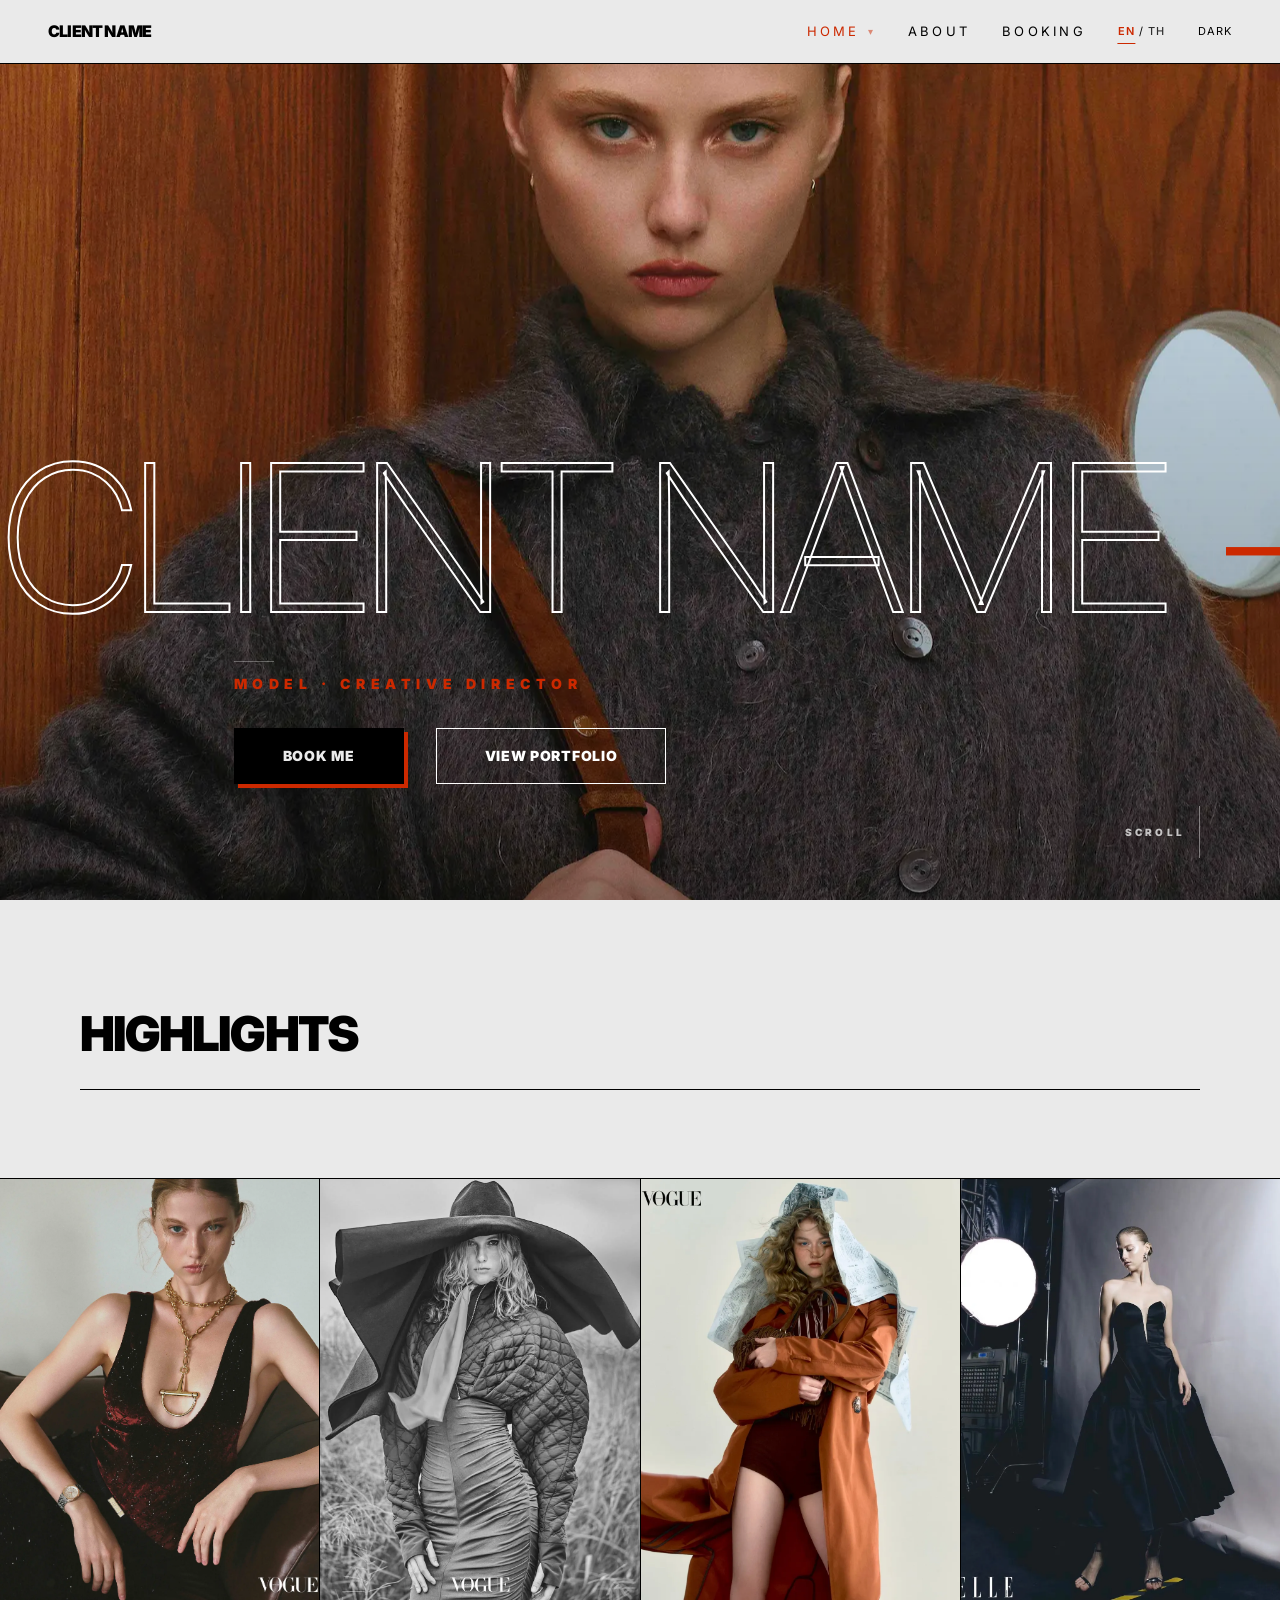
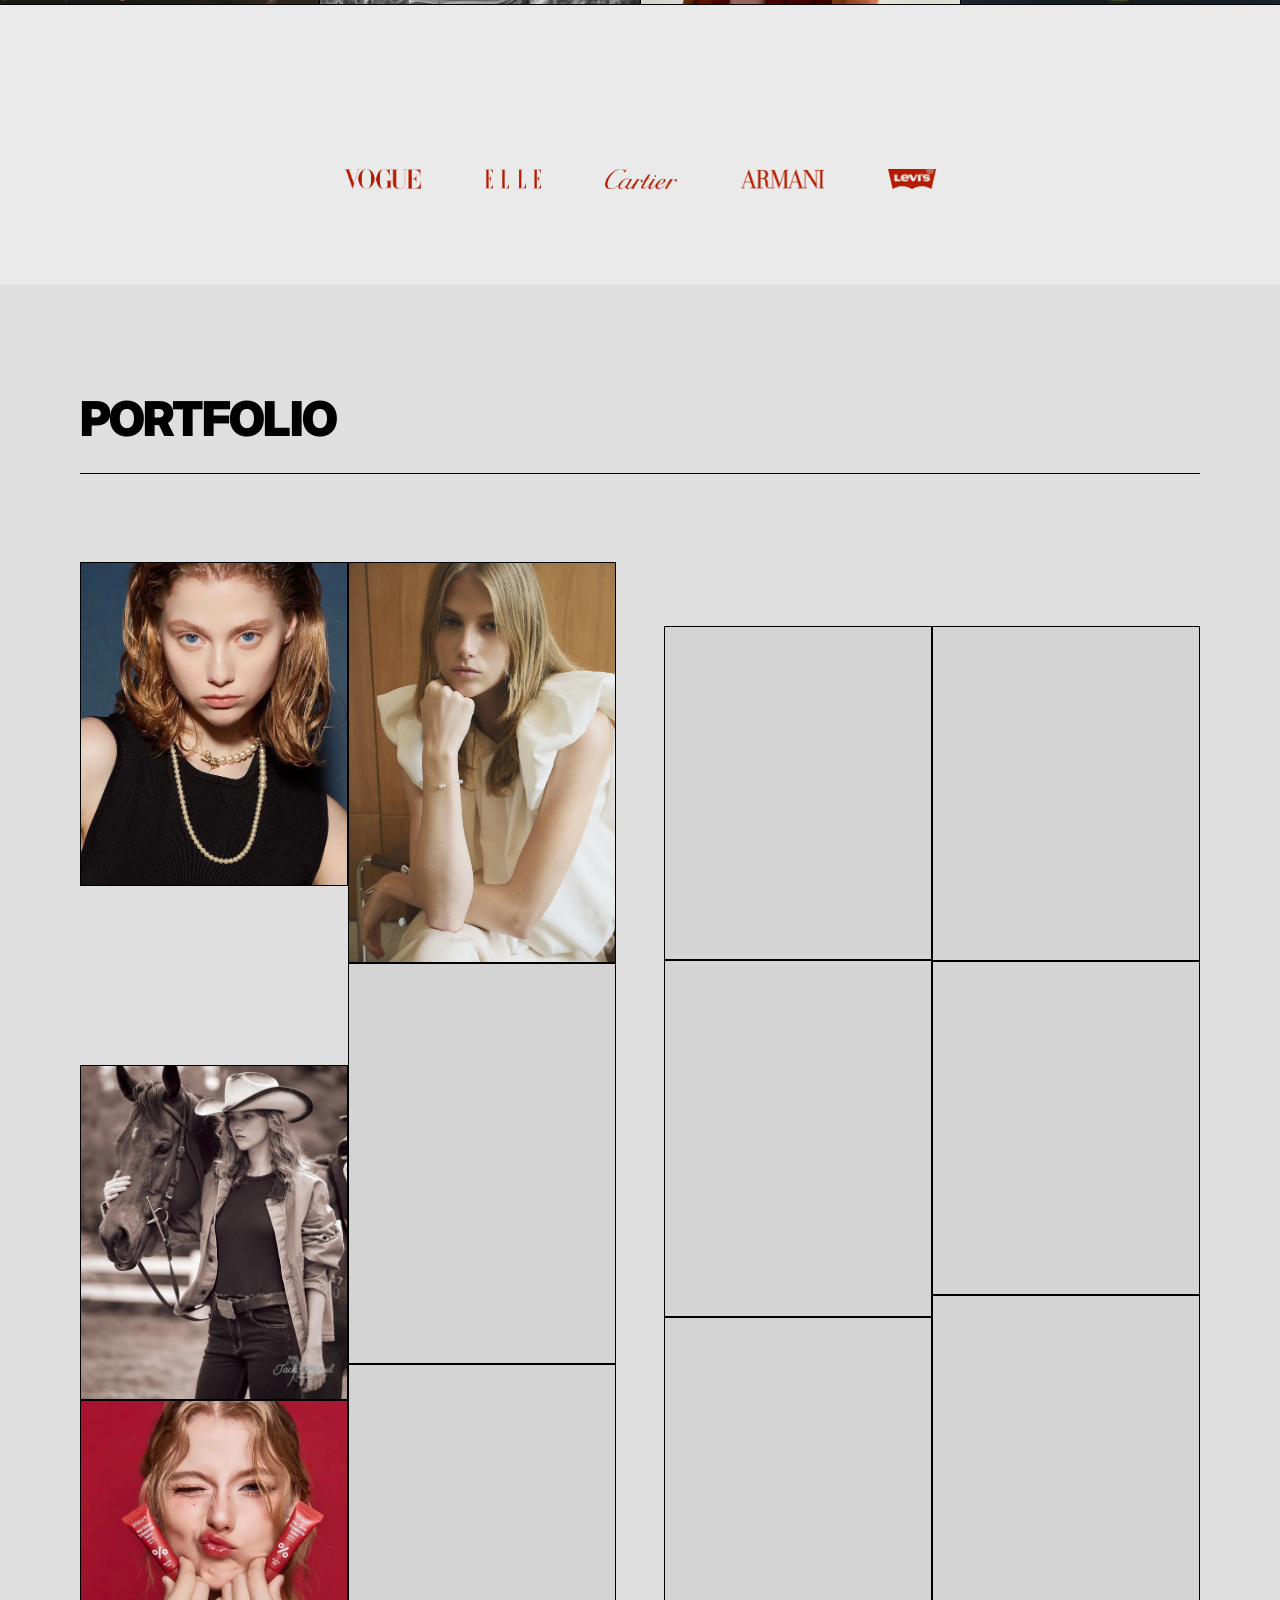
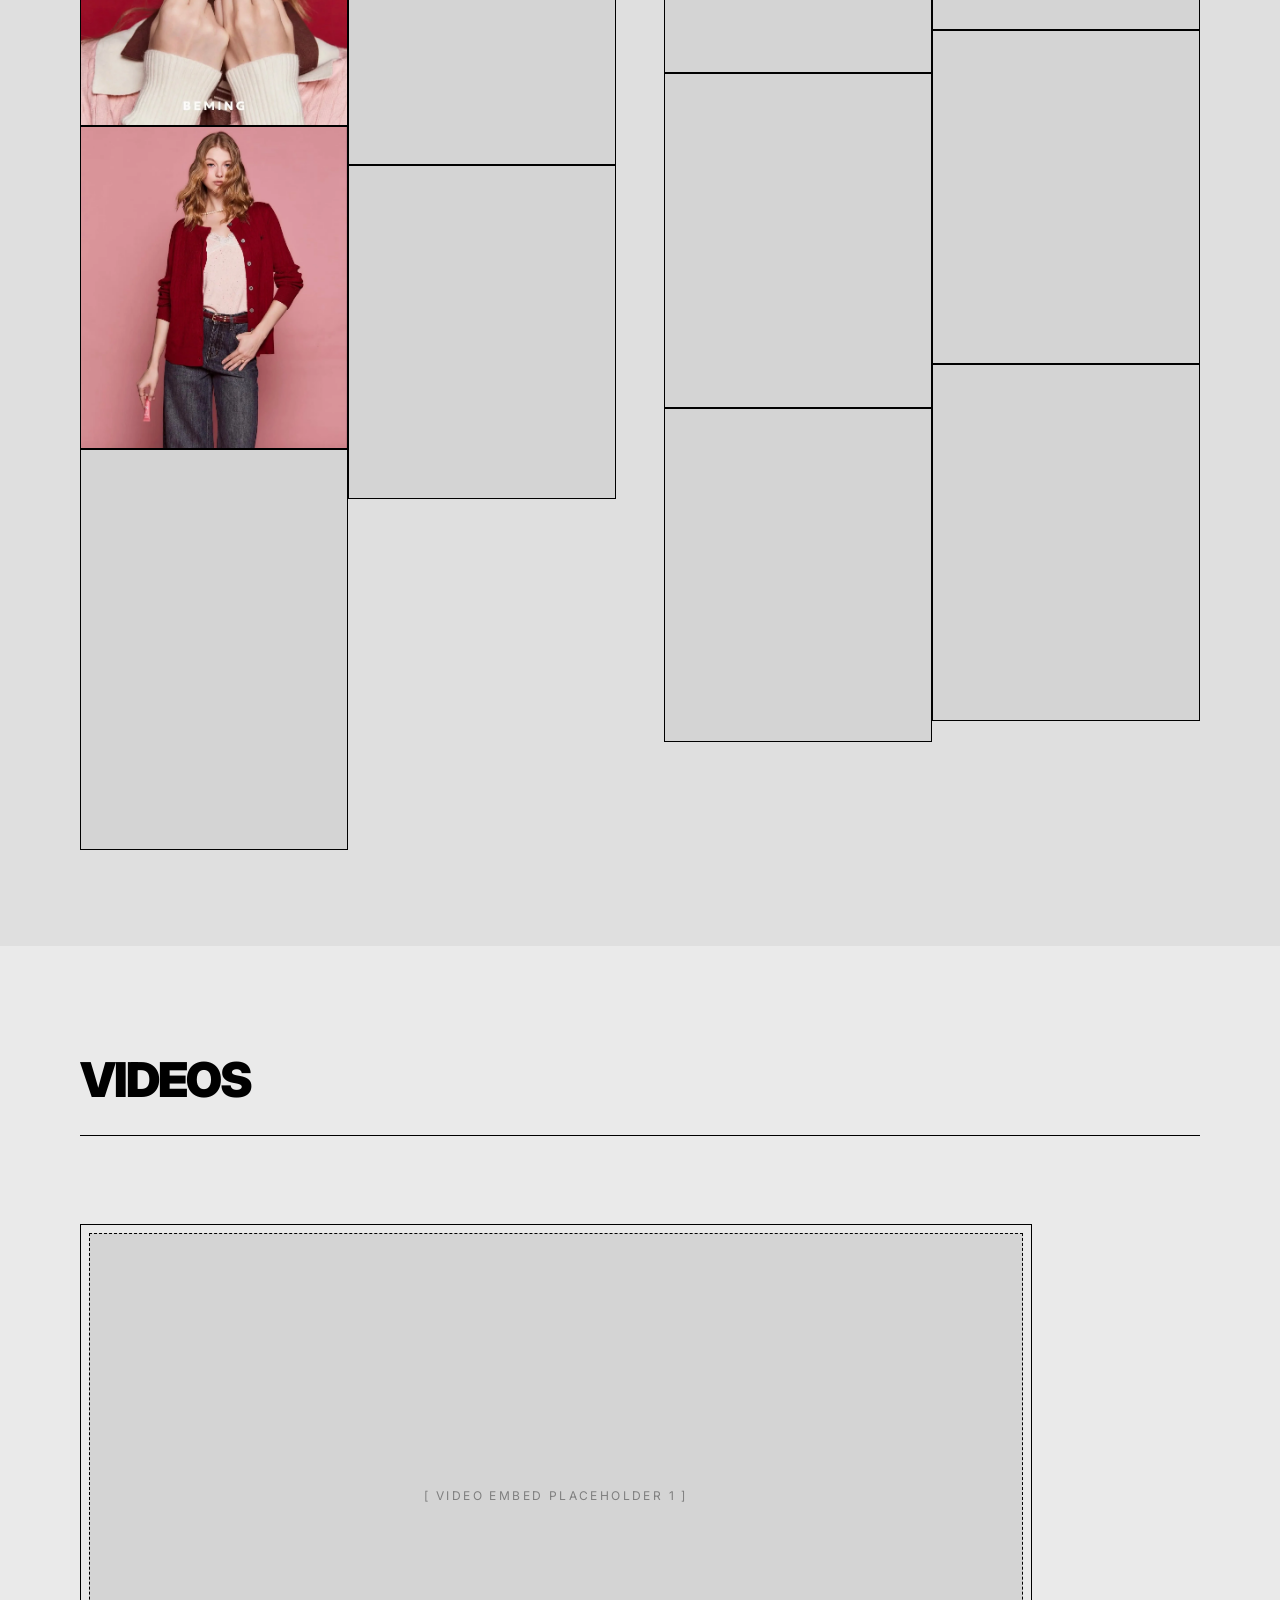
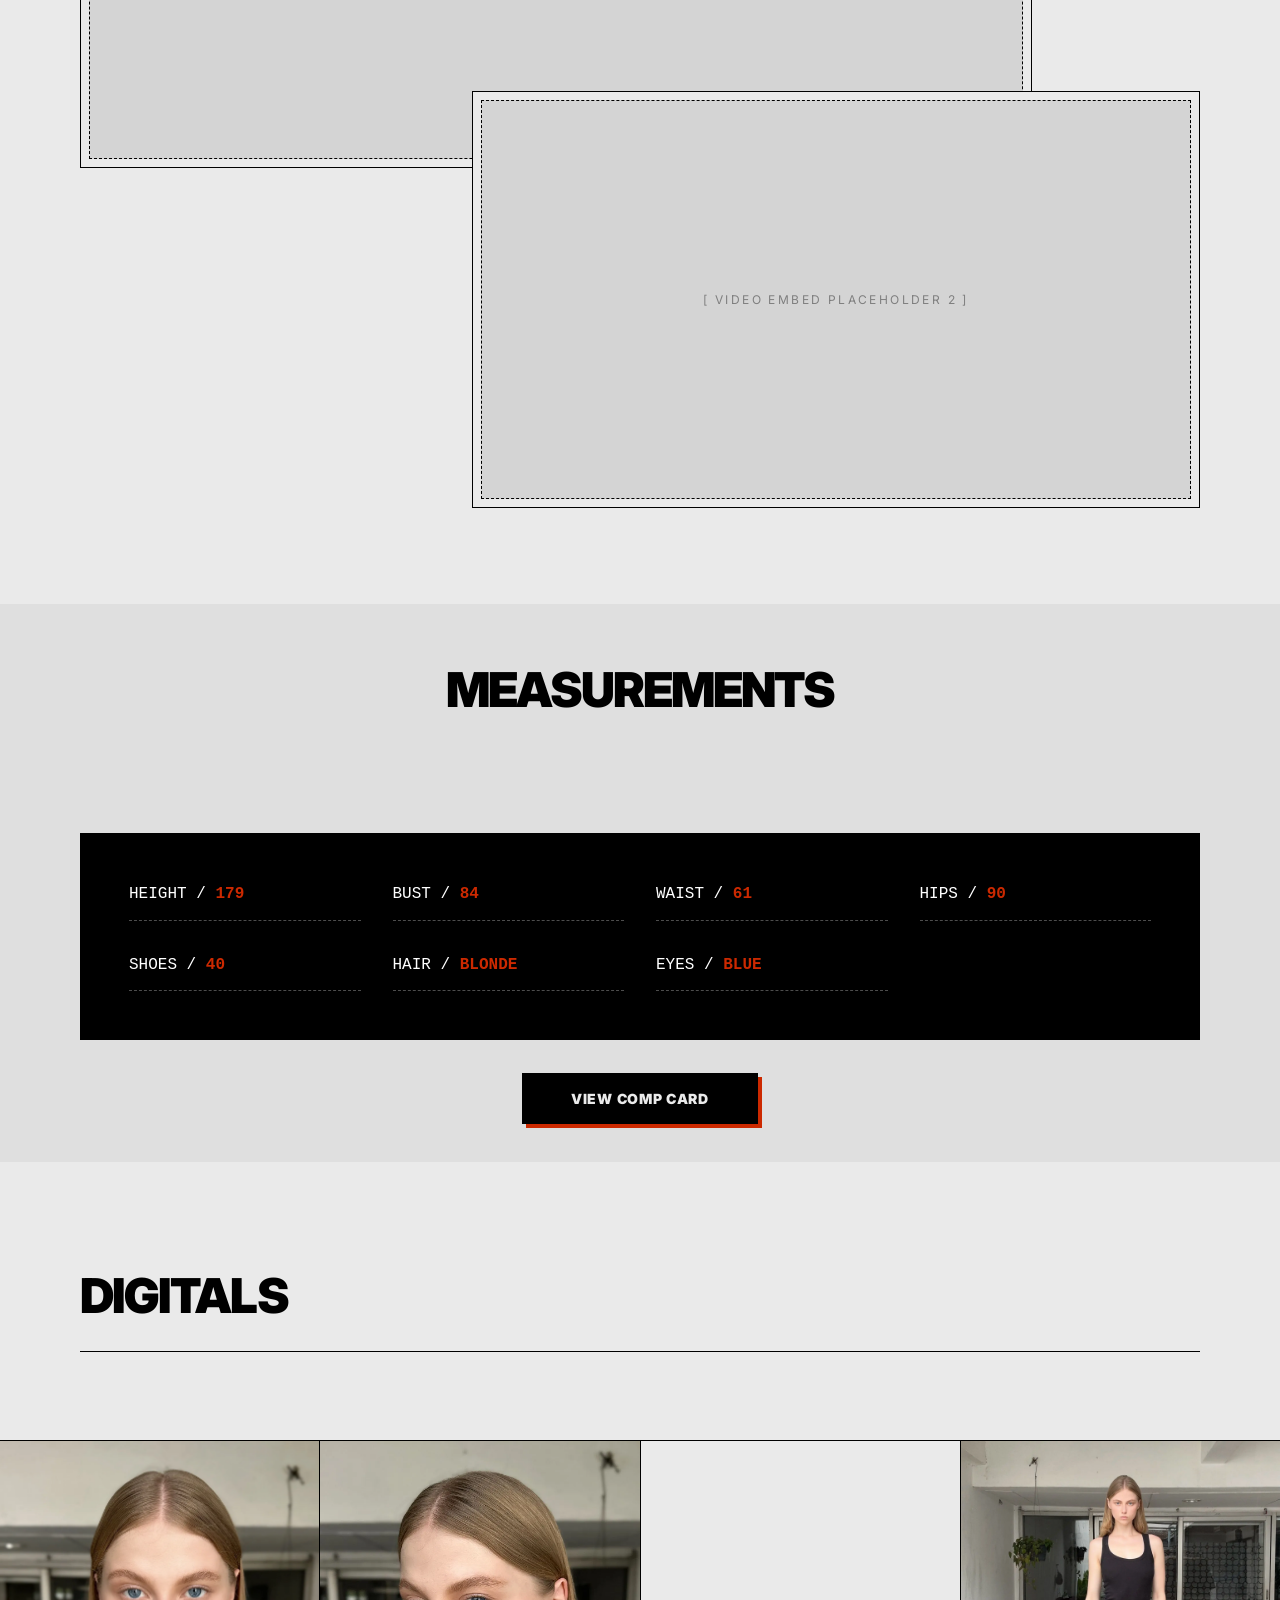
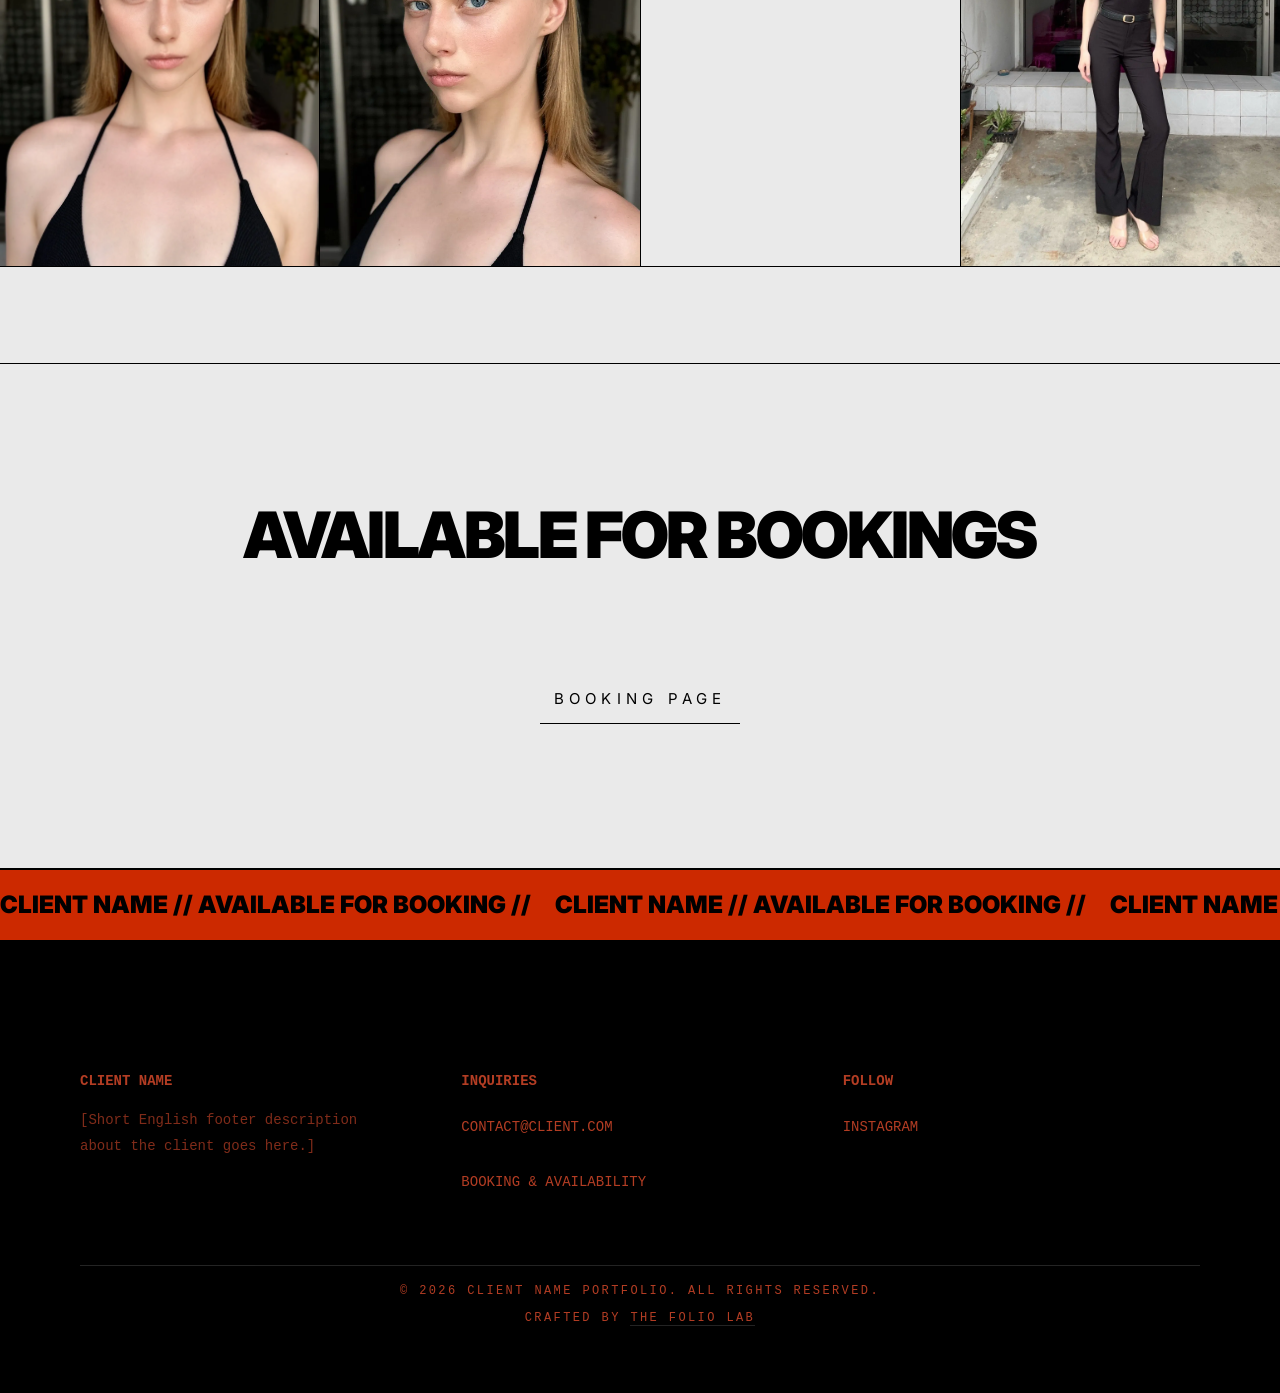
==== index.html @ 5096d822 "Edit" ====
<!DOCTYPE html>
<html lang="en">
<head>
    <meta charset="UTF-8">
    <meta name="viewport" content="width=device-width, initial-scale=1.0">
    
    <!-- =================================================================== -->
    <!-- SEO & METADATA (Update these values for each new client) -->
    <!-- =================================================================== -->
    <meta name="description" content="Editorial model and creative director portfolio.">
    <meta name="robots" content="index, follow, max-image-preview:large">
    <link rel="canonical" href="https://your-client-domain.com/">
    
    <!-- Open Graph (Facebook, LinkedIn, iMessage) -->
    <meta property="og:title" content="Portfolio | Client Name">
    <meta property="og:description" content="Editorial model and creative director portfolio.">
    <meta property="og:image" content="https://your-client-domain.com/image/hero/hero.webp">
    <meta property="og:url" content="https://your-client-domain.com/">
    <meta property="og:type" content="website">
    
    <!-- Twitter Cards -->
    <meta name="twitter:card" content="summary_large_image">
    <meta name="twitter:title" content="Portfolio | Client Name">
    <meta name="twitter:description" content="Editorial model and creative director portfolio.">
    <meta name="twitter:image" content="https://your-client-domain.com/image/hero/hero.webp">
    
    <!-- Apple Web App Settings -->
    <meta name="apple-mobile-web-app-capable" content="yes">
    <meta name="apple-mobile-web-app-status-bar-style" content="black-translucent">
    
    <meta name="theme-color" content="#EAEAEA" media="(prefers-color-scheme: light)">
    <meta name="theme-color" content="#050505" media="(prefers-color-scheme: dark)">
    <title>Portfolio | Client Name</title>
    <link rel="stylesheet" href="style.css">
    <link rel="preconnect" href="https://fonts.googleapis.com">
    <link rel="preconnect" href="https://fonts.gstatic.com" crossorigin>
    <link href="https://fonts.googleapis.com/css2?family=Inter:wght@400;600;900&family=Playfair+Display:ital,wght@0,400;0,700;1,400&display=block" rel="stylesheet">
    <link rel="preconnect" href="https://player.vimeo.com">
    <link rel="preconnect" href="https://i.vimeocdn.com">
    <link rel="preload" as="image" href="image/hero/hero.webp" fetchpriority="high">
    <script src="config.js"></script>

    <!-- JSON-LD Structured Data -->
    <script type="application/ld+json">
    {
      "@context": "https://schema.org",
      "@type": "Person",
      "name": "Client Name",
      "url": "https://your-client-domain.com/",
      "image": "https://your-client-domain.com/image/hero/hero.webp",
      "jobTitle": "Model and Creative Director"
    }
    </script>
</head>
<body>

    <!-- BRUTALIST SPLASH SCREEN -->
    <div id="splash-screen" class="splash-screen">
        <div class="splash-stack">
            <div class="splash-logo client-name-marquee"></div>
            <div class="splash-caption" id="splashCaption"></div>
        </div>
    </div>
    <script>
        (function() {
            const navEntries = performance.getEntriesByType("navigation");
            const isReload = navEntries.length > 0 ? navEntries[0].type === 'reload' : (window.performance && performance.navigation && performance.navigation.type === 1);
            if (sessionStorage.getItem('hasSeenSplash') && !isReload) {
                document.getElementById('splash-screen').style.display = 'none';
            }
        })();
    </script>

    <script src="nav.js"></script>
    <header class="hero" id="hero">
        <!-- Change the background image URL right here for new clients -->
        <div class="hero-bg-frame">
            <div class="hero-bg" style="background-image: url('image/hero/hero.webp');"></div>
        </div>
        <div class="hero-content">
            <div class="marquee-container reveal">
                <div class="marquee-track">
                    <!-- Half 1 -->
                    <h1 class="client-name-marquee"></h1>
                    <h1 class="client-name-marquee"></h1>
                    <h1 class="client-name-marquee"></h1>
                    <h1 class="client-name-marquee"></h1>
                    <!-- Half 2 -->
                    <h1 class="client-name-marquee"></h1>
                    <h1 class="client-name-marquee"></h1>
                    <h1 class="client-name-marquee"></h1>
                    <h1 class="client-name-marquee"></h1>
                </div>
            </div>
            <div class="hero-text-block">
                <p class="hero-tagline reveal delay-1">
                    <span lang="en" id="taglineEn"></span>
                    <span lang="th" id="taglineTh"></span>
                </p>
                <div class="hero-btns reveal delay-2">
                    <a href="booking.html" class="btn-primary" lang="en">Book Me</a>
                    <a href="booking.html" class="btn-primary" lang="th">จองคิว</a>
                    <a href="#highlights" class="btn-secondary" lang="en">View Portfolio</a>
                    <a href="#highlights" class="btn-secondary" lang="th">ดูผลงาน</a>
                </div>
            </div>
        </div>
        <a href="#highlights" class="scroll-hint hero-scroll-hint reveal delay-2" aria-label="Scroll to highlights">
            <span class="scroll-hint__text">
                <span lang="en">Scroll</span>
                <span lang="th">เลื่อน</span>
            </span>
            <span class="scroll-hint__line" aria-hidden="true"></span>
        </a>
    </header>

    <!-- SECTION 2: Highlights (4 Images) -->
    <section id="highlights">
        <div class="container">
            <p class="section-label reveal">
                <span lang="en">Highlights</span>
                <span lang="th">ไฮไลต์</span>
            </p>
            <div style="grid-column: span 12;">
                <div class="featured-grid">
                    <div class="featured-item reveal"><img src="image/highlights/01.webp" alt="Editorial" loading="lazy" decoding="async"></div>
                    <div class="featured-item reveal"><img src="image/highlights/02.webp" alt="Editorial" loading="lazy" decoding="async"></div>
                    <div class="featured-item reveal"><img src="image/highlights/03.webp" alt="Editorial" loading="lazy" decoding="async"></div>
                    <div class="featured-item reveal"><img src="image/highlights/04.webp" alt="Editorial" loading="lazy" decoding="async"></div>
                </div>
            </div>
        </div>
    </section>

    <!-- SECTION 2.5: Selected Clients -->
    <section id="selected-clients" style="padding: 0 0 96px 0;">
        <div class="container">
            <div style="grid-column: span 12; text-align: center;">
                <h3 class="reveal" style="font-size: 12px; letter-spacing: 0.3em; margin-bottom: 48px; font-weight: 400; color: var(--gold);">
                    <span lang="en">Selected Clients</span>
                    <span lang="th">ลูกค้าที่ร่วมงาน</span>
                </h3>
                <div class="reveal delay-1" style="display: flex; justify-content: center; align-items: center; flex-wrap: wrap; gap: clamp(32px, 6vw, 64px);">
                    <img src="image/brand_icons/vogue.webp" alt="VOGUE" class="brand-logo" style="height: clamp(16px, 3vw, 20px); width: auto; object-fit: contain;" loading="lazy" decoding="async">
                    <img src="image/brand_icons/elle.webp" alt="ELLE" class="brand-logo" style="height: clamp(16px, 3vw, 20px); width: auto; object-fit: contain;" loading="lazy" decoding="async">
                    <img src="image/brand_icons/cartier.webp" alt="CARTIER" class="brand-logo" style="height: clamp(16px, 3vw, 20px); width: auto; object-fit: contain;" loading="lazy" decoding="async">
                    <img src="image/brand_icons/armani.webp" alt="ARMANI" class="brand-logo" style="height: clamp(16px, 3vw, 20px); width: auto; object-fit: contain;" loading="lazy" decoding="async">
                    <img src="image/brand_icons/levi.webp" alt="LEVI'S" class="brand-logo" style="height: clamp(16px, 3vw, 20px); width: auto; object-fit: contain;" loading="lazy" decoding="async">
                </div>
            </div>
        </div>
    </section>

    <!-- SECTION 3: Full Portfolio (20 Images) -->
    <section id="portfolio" class="bg-alt">
        <div class="container">
            <p class="section-label reveal">
                <span lang="en">Portfolio</span>
                <span lang="th">ผลงาน</span>
            </p>
            <div style="grid-column: span 12;">
                <div class="full-grid">
                    <div class="portfolio-column">
                        <div class="masonry-col">
                            <img src="image/portfolio/01.webp" alt="Work" class="reveal" loading="lazy" decoding="async">
                            <img src="image/portfolio/02.webp" alt="Work" class="reveal" loading="lazy" decoding="async">
                            <img src="image/portfolio/03.webp" alt="Work" class="reveal" loading="lazy" decoding="async">
                            <img src="image/portfolio/04.webp" alt="Work" class="reveal" loading="lazy" decoding="async">
                            <img src="image/portfolio/05.webp" alt="Work" class="reveal" loading="lazy" decoding="async">
                            <img src="image/portfolio/06.webp" alt="Work" class="reveal" loading="lazy" decoding="async">
                        </div>
                        <div class="masonry-col">
                            <img src="image/portfolio/07.webp" alt="Work" class="reveal" loading="lazy" decoding="async">
                            <img src="image/portfolio/08.webp" alt="Work" class="reveal" loading="lazy" decoding="async">
                            <img src="image/portfolio/09.webp" alt="Work" class="reveal" loading="lazy" decoding="async">
                            <img src="image/portfolio/10.webp" alt="Work" class="reveal" loading="lazy" decoding="async">
                        </div>
                    </div>
                    <div class="portfolio-column">
                        <div class="masonry-col">
                            <img src="image/portfolio/11.webp" alt="Work" class="reveal" loading="lazy" decoding="async">
                            <img src="image/portfolio/12.webp" alt="Work" class="reveal" loading="lazy" decoding="async">
                            <img src="image/portfolio/13.webp" alt="Work" class="reveal" loading="lazy" decoding="async">
                            <img src="image/portfolio/14.webp" alt="Work" class="reveal" loading="lazy" decoding="async">
                            <img src="image/portfolio/15.webp" alt="Work" class="reveal" loading="lazy" decoding="async">
                        </div>
                        <div class="masonry-col">
                            <img src="image/portfolio/16.webp" alt="Work" class="reveal" loading="lazy" decoding="async">
                            <img src="image/portfolio/17.webp" alt="Work" class="reveal" loading="lazy" decoding="async">
                            <img src="image/portfolio/18.webp" alt="Work" class="reveal" loading="lazy" decoding="async">
                            <img src="image/portfolio/19.webp" alt="Work" class="reveal" loading="lazy" decoding="async">
                            <img src="image/portfolio/20.webp" alt="Work" class="reveal" loading="lazy" decoding="async">
                        </div>
                    </div>
                </div>
            </div>
        </div>
    </section>

    <!-- SECTION 4: Video Portfolio (2 Videos) -->
    <section id="motion">
        <div class="container">
            <p class="section-label reveal">
                <span lang="en">Videos</span>
                <span lang="th">วิดีโอ</span>
            </p>
            <div style="grid-column: span 12;">
                <div class="video-grid">
                    <div class="video-item reveal">
                        <div style="position: relative; padding-bottom: 56.25%; height: 0;">
                            <div style="position: absolute; top: 0; left: 0; width: 100%; height: 100%; background-color: var(--surface); display: flex; align-items: center; justify-content: center; border: 1px dashed var(--text);">
                                <span style="font-family: var(--sans); font-size: 12px; letter-spacing: 0.2em; text-transform: uppercase; opacity: 0.4;">[ Video Embed Placeholder 1 ]</span>
                            </div>
                        </div>
                    </div>
                    <div class="video-item reveal">
                        <div style="position: relative; padding-bottom: 56.25%; height: 0;">
                            <div style="position: absolute; top: 0; left: 0; width: 100%; height: 100%; background-color: var(--surface); display: flex; align-items: center; justify-content: center; border: 1px dashed var(--text);">
                                <span style="font-family: var(--sans); font-size: 12px; letter-spacing: 0.2em; text-transform: uppercase; opacity: 0.4;">[ Video Embed Placeholder 2 ]</span>
                            </div>
                        </div>
                    </div>
                </div>
            </div>
        </div>
    </section>

    <!-- SECTION 5: Measurements -->
    <section id="measurements" class="bg-alt">
        <div class="container">
            <p class="section-label reveal">
                <span lang="en">Measurements</span>
                <span lang="th">สัดส่วน</span>
            </p>
            <div style="grid-column: span 12;">
                <div class="info-strip">
                    <div><span lang="en">Height</span><span lang="th">ส่วนสูง</span> / <span id="val-height"></span></div>
                    <div><span lang="en">Bust</span><span lang="th">อก</span> / <span id="val-bust"></span></div>
                    <div><span lang="en">Waist</span><span lang="th">เอว</span> / <span id="val-waist"></span></div>
                    <div><span lang="en">Hips</span><span lang="th">สะโพก</span> / <span id="val-hips"></span></div>
                    <div><span lang="en">Shoes</span><span lang="th">รองเท้า</span> / <span id="val-shoes"></span></div>
                    <div><span lang="en">Hair</span><span lang="th">สีผม</span> / <span lang="en" id="val-hairEn"></span><span lang="th" id="val-hairTh"></span></div>
                    <div><span lang="en">Eyes</span><span lang="th">นัยน์ตา</span> / <span lang="en" id="val-eyesEn"></span><span lang="th" id="val-eyesTh"></span></div>   
                </div>
                <!-- Brutalist Comp Card Button -->
                <div class="reveal delay-1" id="compCardContainer" style="text-align: center; margin-top: 48px;">
                    <a href="#" id="compCardBtn" class="btn-primary">
                        <span lang="en">View Comp Card</span>
                        <span lang="th">ดูคอมพ์การ์ด</span>
                    </a>
                </div>
            </div>
        </div>
    </section>

    <!-- SECTION 6: Digitals (4 Images) -->
    <section id="digitals">
        <div class="container">
            <p class="section-label reveal">
                <span lang="en">Digitals</span>
                <span lang="th">สแนปช็อต</span>
            </p>
            <div style="grid-column: span 12;">
                <div class="digitals-grid">
                    <img src="image/digitals/01.webp" alt="Digital 1" class="reveal" loading="lazy" decoding="async">
                    <img src="image/digitals/02.webp" alt="Digital 2" class="reveal" loading="lazy" decoding="async">
                    <img src="image/digitals/03.webp" alt="Digital 3" class="reveal" loading="lazy" decoding="async">
                    <img src="image/digitals/04.webp" alt="Digital 4" class="reveal" loading="lazy" decoding="async">
                </div>
            </div>
        </div>
    </section>

    <section class="cta-section">
        <h2 class="reveal">
            <span lang="en">Available for bookings</span>
            <span lang="th">ติดต่องานและจองคิว</span>
        </h2>
        <a href="booking.html" class="btn-bold reveal delay-1">
            <span lang="en">Booking Page</span>
            <span lang="th">ไปที่หน้าการจอง</span>
        </a>
    </section>

    <a href="#hero" class="back-to-top">
        <span lang="en">Top</span>
        <span lang="th">กลับขึ้นบน</span>
    </a>

    <div id="imageModal" class="modal">
        <span class="modal-nav modal-prev">&#10094;</span>
        <img class="modal-content" id="img01">
        <div class="modal-caption" id="imageModalCaption" aria-live="polite">
            <div class="modal-caption__kicker" id="imageModalCaptionKicker"></div>
            <div class="modal-caption__text">
                <span lang="en" id="imageModalCaptionEn"></span>
                <span lang="th" id="imageModalCaptionTh"></span>
            </div>
        </div>
        <button type="button" class="modal-caption-toggle" id="imageModalCaptionToggle" aria-pressed="true">
            <span lang="en" id="imageModalCaptionToggleEn">Captions: On</span>
            <span lang="th" id="imageModalCaptionToggleTh">คำบรรยาย: เปิด</span>
        </button>
        <button type="button" class="modal-fullscreen-toggle" id="imageModalFullscreenToggle" aria-pressed="false">
            <span lang="en" id="imageModalFullscreenToggleEn">Fullscreen</span>
            <span lang="th" id="imageModalFullscreenToggleTh">เต็มจอ</span>
        </button>
        <span class="modal-nav modal-next">&#10095;</span>
    </div>

    <!-- Dedicated Comp Card Modal -->
    <div id="compCardModal" class="modal" role="dialog" aria-modal="true" aria-label="Comp Card">
        <img class="modal-content" id="compCardImg" alt="Client Comp Card" style="max-height: 80vh; border: 1px solid var(--text); box-shadow: 8px 8px 0px var(--gold);">
        <div style="position: absolute; bottom: 40px; left: 50%; transform: translateX(-50%); z-index: 2001; text-align: center; width: 100%;">
            <a href="#" id="compCardDownload" download="Comp_Card" class="btn-primary">
                <span lang="en">Download PDF</span>
                <span lang="th">ดาวน์โหลด PDF</span>
            </a>
        </div>
    </div>

    <script src="footer.js"></script>
    <script src="main.js"></script>
</body>
</html>
---- style.css ----
/* ==========================================================================
   CLIENT CONFIGURATION (THEME SETTINGS)
   Update these variables to re-skin the entire website in seconds.
   ========================================================================== */
:root {
    /* 1. BRAND COLORS */
    --black: #000000;
    --white: #ffffff;
    --light-gray: #f5f5f5;
    --gold: #CC2900; /* Dimmed Safety Red - Elevated Utility */
    --gold-footer: #FF5733; /* Brighter red for footer readability on black */

    /* 2. BRAND FONTS */
    --serif: 'Inter', -apple-system, BlinkMacSystemFont, "Segoe UI", Roboto, sans-serif;
    --sans: 'Inter', -apple-system, BlinkMacSystemFont, "Segoe UI", Roboto, sans-serif;
    --mono: 'Courier New', Courier, monospace; /* Brutalist Typewriter Font */

    /* 3. SPACING */
    --margin: 80px;
    --gutter: 24px;

    /* Theme-aware variables */
    --bg: #EAEAEA; /* Stark concrete light */
    --text: #000000; /* Pure brutal black */
    --surface: #D4D4D4; /* Darker concrete */
    --nav-bg: rgba(234, 234, 234, 0.95);
    --dropdown-bg: #EAEAEA;
    --alt-bg: #DFDFDF;
    --border-subtle: #000000; /* HARSH 1px solid black wireframes */
}

[data-theme="dark"] {
    --bg: #050505; /* Pitch black */
    --text: #FFFFFF; /* Pure white */
    --surface: #151515; 
    --nav-bg: rgba(5, 5, 5, 0.95);
    --dropdown-bg: #050505;
    --alt-bg: #0A0A0A; 
    --border-subtle: #FFFFFF; /* HARSH 1px solid white wireframes */
    --gold: #A3CC00; /* Dimmed Acid Green - Softer for Dark Mode */
    --gold-footer: #C8FF33; /* Brighter green for footer readability on black */
}

html {
    width: 100%;
    scrollbar-width: thin;
    scrollbar-color: var(--text) var(--bg);
    scroll-behavior: smooth;
}

body {
    overflow-x: hidden;
    width: 100%;
}

* {
    margin: 0;
    padding: 0;
    box-sizing: border-box;
    -webkit-tap-highlight-color: transparent; /* Removes the default mobile browser gray tap blink universally */
}

body {
    background-color: var(--bg);
    color: var(--text);
    font-family: var(--mono); /* Terminal / Typewriter effect */
    font-size: 16px; /* Smaller default for monospace readability */
    line-height: 1.6;
    letter-spacing: 0; /* Monospace characters shouldn't be tightened */
    -webkit-font-smoothing: antialiased;
}

/* --- CUSTOM SCROLLBAR --- */
::-webkit-scrollbar {
    width: 12px;
}
::-webkit-scrollbar-track {
    background: var(--bg);
    border-left: 1px solid var(--text);
}
::-webkit-scrollbar-thumb {
    background: var(--text);
    border: 2px solid var(--bg); /* Adds breathing room / inset effect */
}
::-webkit-scrollbar-thumb:hover {
    background: var(--gold);
}

/* Language Toggle Logic */
/* Hide Thai elements by default */
[lang="th"] { 
    display: none !important; 
}

/* Toggle logic: target only elements with the explicit lang attribute */
body.lang-th [lang="en"] { display: none !important; }
body.lang-th [lang="th"] { display: block !important; }
body.lang-th a[lang="th"], body.lang-th span[lang="th"] { display: inline-block !important; }

h1, h2, .logo {
    font-family: var(--sans);
    font-weight: 900; /* MAXIMUM WEIGHT */
    text-transform: uppercase;
    letter-spacing: -0.05em; /* Extremely tight brutalist tracking */
}

h1 { font-size: clamp(80px, 14vw, 200px); line-height: 0.8; } /* Massive unconstrained scaling */
h2 { font-size: 64px; margin-bottom: 64px; font-weight: 900; letter-spacing: -0.04em; } /* Larger with more bottom margin */

h3 { 
    font-family: var(--sans); 
    font-size: 24px; 
    font-weight: 900; 
    text-transform: uppercase; 
    letter-spacing: -0.02em; 
    margin-bottom: 32px; 
    color: var(--text); 
    opacity: 1; /* Ensures text stays strictly black on white backgrounds */
}

a { text-decoration: none; color: inherit; transition: opacity 0.1s ease-out, color 0.1s ease-out; }
a:hover { opacity: 0.7; }

/* Brand Logos Theme Adaptability */
.brand-logo { 
    transition: filter 0.5s ease; 
    pointer-events: none; /* Foolproof kill switch: Blocks all click events and modal triggers */
    filter: invert(20%) sepia(86%) saturate(4898%) hue-rotate(10deg) brightness(75%) contrast(106%); /* Darker shade of --gold (#CC2900) */
}
[data-theme="dark"] .brand-logo { filter: invert(67%) sepia(74%) saturate(3048%) hue-rotate(39deg) brightness(80%) contrast(104%); /* Darker shade of dark mode --gold (#A3CC00) */ }

/* Grid System */
.container {
    max-width: 1440px;
    margin: 0 auto;
    padding: 0 var(--margin);
    display: grid;
    grid-template-columns: repeat(12, 1fr);
    gap: var(--gutter);
}

/* --- 2. NAVIGATION BAR --- */
nav {
    height: 64px; /* Reduced height for a sleeker look */
    display: flex;
    align-items: center;
    justify-content: space-between;
    padding: 0 48px; /* Reduced padding for precision */
    position: fixed;
    top: 0; 
    width: 100%;
    z-index: 100;
    background: var(--bg); /* Solid brutalist block */
    backdrop-filter: none;
    border-bottom: 1px solid var(--text); /* Clean structural line */
    transition: background-color 0.5s cubic-bezier(0.16, 1, 0.3, 1), transform 0.5s cubic-bezier(0.16, 1, 0.3, 1), padding 0.5s cubic-bezier(0.16, 1, 0.3, 1), border-color 0.5s cubic-bezier(0.16, 1, 0.3, 1);
}

/* --- NAVIGATION ENTRANCE ANIMATION --- */
@keyframes navEntrance {
    from {
        opacity: 0;
        transform: translateY(-10px);
    }
    to {
        opacity: 1;
        transform: translateY(0);
    }
}

.logo {
    opacity: 0;
    animation: navEntrance 1.2s cubic-bezier(0.16, 1, 0.3, 1) forwards;
    animation-delay: 0.1s;
}

@media (min-width: 769px) {
    .nav-links > * {
        opacity: 0;
        animation: navEntrance 1.2s cubic-bezier(0.16, 1, 0.3, 1) forwards;
    }
    .nav-links > *:nth-child(1) { animation-delay: 0.2s; }
    .nav-links > *:nth-child(2) { animation-delay: 0.3s; }
    .nav-links > *:nth-child(3) { animation-delay: 0.4s; }
    .nav-links > *:nth-child(4) { animation-delay: 0.5s; }
    .nav-links > *:nth-child(5) { animation-delay: 0.6s; }
}

.nav-links {
    font-family: var(--sans); /* Force nav to stay heavy */
    display: flex;
    gap: 32px; /* Slightly tighter to fit theme toggle */
    font-size: 13px; /* Slightly larger font */
    text-transform: uppercase;
    letter-spacing: 0.25em; /* More spread out */
    margin-left: auto; /* Pushes the nav-links to the right */
    align-items: center;
}

.theme-toggle {
    font-size: 11px;
    letter-spacing: 0.1em;
    cursor: pointer;
    opacity: 0.6;
    transition: opacity 0.1s ease-out, color 0.1s ease-out, background-color 0.1s ease-out;
}

.lang-switch {
    font-size: 11px;
    letter-spacing: 0.1em;
    transition: color 0.1s ease-out, opacity 0.1s ease-out;
}

.lang-switch span {
    opacity: 0.8; /* Improved visibility for non-active language */
    font-weight: 500;
    transition: color 0.1s ease-out, opacity 0.1s ease-out, transform 0.1s ease-out;
    cursor: pointer;
    position: relative;
    display: inline-block;
}

/* Animated Line Indicator */
.lang-switch span::after {
    content: '';
    position: absolute;
    bottom: -4px;
    left: 50%;
    width: 100%;
    height: 1px;
    background-color: currentColor; /* Matches the text color automatically */
    transform: translateX(-50%) scaleX(0);
    transition: transform 0.15s cubic-bezier(0.16, 1, 0.3, 1), opacity 0.15s ease-out;
    opacity: 0;
}

/* Highlight EN when active */
body:not(.lang-th) .lang-switch .en {
    opacity: 1;
    font-weight: 600;
    color: var(--gold) !important;
}
body:not(.lang-th) .lang-switch .en::after {
    transform: translateX(-50%) scaleX(1);
    opacity: 1;
}

/* Highlight TH when active */
body.lang-th .lang-switch .th {
    opacity: 1;
    font-weight: 600;
    color: var(--gold) !important;
}
body.lang-th .lang-switch .th::after {
    transform: translateX(-50%) scaleX(1);
    opacity: 1;
}

.logo, .nav-links a, .lang-switch {
    color: var(--text);
    transition: none; /* Instant harsh transitions */
}

/* Prevent native mobile dragging and highlighting of navigation links */
.logo, .nav-links a, .lang-switch span, .theme-toggle, .mobile-toggle {
    -webkit-user-drag: none;
    -webkit-touch-callout: none;
    user-select: none;
}

.nav-links a.active, .dropdown-trigger.active {
    color: var(--gold) !important; /* Bold gold for active state */
}

.back-to-top {
    font-family: var(--sans);
    position: fixed;
    bottom: 40px;
    right: 40px;
    font-size: 10px;
    text-transform: uppercase;
    letter-spacing: 0.4em;
    z-index: 90;
    opacity: 0;
    pointer-events: none;
    transform: translateY(20px);
    transition: opacity 0.6s cubic-bezier(0.16, 1, 0.3, 1), transform 0.6s cubic-bezier(0.16, 1, 0.3, 1), background-color 0.3s ease, color 0.3s ease, border-color 0.3s ease;
    cursor: pointer;
    background: var(--nav-bg);
    padding: 12px 24px;
    border: 1px solid var(--border-subtle);
    color: var(--text);
    -webkit-tap-highlight-color: transparent;
}
.back-to-top.visible { opacity: 1; pointer-events: auto; transform: translateY(0); }

/* Editorial Dropdown Styling */
.dropdown {
    position: relative;
    display: inline-block;
}

.dropdown-trigger {
    position: relative;
    z-index: 102; /* Elevates above the invisible hover bridge so it remains clickable */
    display: inline-flex;
    align-items: center;
}

.dropdown-trigger::after {
    content: '▾';
    margin-left: 8px;
    font-size: 10px;
    opacity: 0.5;
    display: inline-block;
    transition: transform 0.08s ease-out;
}

.dropdown:hover .dropdown-trigger::after {
    transform: rotate(180deg);
    opacity: 1;
}

.dropdown-content {
    position: absolute;
    top: 100%;
    left: 50%;
    transform: translateX(-50%) translateY(4px); /* Snappier emergence */
    background: var(--bg);
    backdrop-filter: none;
    min-width: 140px; /* Reduced width */
    padding: 8px 0; /* Reduced padding */
    border: 1px solid var(--text); /* Clean dropdown box */
    border-top: none;
    border-radius: 0; /* Removed border radius */
    box-shadow: none; /* Removed shadow */
    opacity: 0;
    visibility: hidden;
    transition: opacity 0.06s ease-out, transform 0.08s ease-out, visibility 0.06s;
    z-index: 101;
}

.dropdown:hover .dropdown-content {
    opacity: 1;
    visibility: visible;
    transform: translateX(-50%) translateY(0) scale(1);
}

/* Invisible bridge to prevent cursor flickering when crossing the 8px gap */
.dropdown-content::before {
    content: '';
    position: absolute;
    top: -16px;
    left: 0;
    width: 100%;
    height: 16px;
}

.dropdown-content a {
    display: block !important; 
    padding: 12px 16px;
    font-size: 10px;
    text-align: center;
    letter-spacing: 0.3em;
    color: var(--text) !important; /* Ensure readability on theme background */
    opacity: 0;
    transform: translateY(0);
    transition: none; /* Brutalist snap */
}

.dropdown-content a:hover {
    background-color: var(--text);
    color: var(--bg) !important;
}

.dropdown:hover .dropdown-content a {
    opacity: 1;
    transform: translateY(0);
}

.dropdown-content a.active {
    color: var(--gold) !important;
    font-weight: 600;
}

/* Hamburger Icon */
.mobile-toggle {
    display: none;
    flex-direction: column;
    gap: 8px;
    cursor: pointer;
    z-index: 1001;
    /* Mobile entrance animation */
    opacity: 0;
    animation: navEntrance 1.2s cubic-bezier(0.16, 1, 0.3, 1) forwards;
    animation-delay: 0.2s;
}

.mobile-toggle span {
    width: 22px;
    height: 1px;
    background-color: currentColor;
    transition: all 0.3s cubic-bezier(0.16, 1, 0.3, 1);
}

.btn-book {
    border: 0.5px solid var(--black); /* Keep thin border */
    padding: 12px 24px; /* Slightly more padding */
    font-size: 13px; /* Slightly smaller font */
    text-transform: uppercase;
    letter-spacing: 0.15em; /* Refined letter spacing */
}

/* --- 3. HOMEPAGE SPECIFIC SECTIONS --- */
.hero {
    height: 100vh;
    display: flex;
    align-items: flex-end;
    padding: var(--margin);
    position: relative;
    color: var(--white);
    overflow: hidden; /* Necessary for the scale effect */
}

.hero-bg-frame,
.hero-bg {
    position: absolute;
    inset: 0;
    pointer-events: none; /* Stops it from catching mouse events during animation */
}

.hero-bg-frame {
    background-color: var(--bg); /* Seamlessly bridges the gap with the splash screen */
    z-index: 0;
    opacity: 0;
    transform-origin: center 20%;
    transform: translate3d(0, 0, 0) scale3d(1, 1, 1); /* Stable before the hero is revealed */
    transition: opacity 1.2s ease;
    -webkit-backface-visibility: hidden;
    backface-visibility: hidden;
    will-change: transform, opacity;
}

.hero-bg {
    background-repeat: no-repeat;
    background-position: center 10%;
    background-size: cover;
    transform-origin: center 20%;
    transform: translate3d(0, 0, 0) scale3d(1, 1, 1);
    -webkit-backface-visibility: hidden;
    backface-visibility: hidden;
    will-change: transform;
}

.hero:not(.loaded) .hero-bg-frame {
}

.hero.loaded .hero-bg-frame {
    opacity: 1;
    animation: heroEntranceZoom 1.5s cubic-bezier(0.16, 1, 0.3, 1) forwards; /* Entrance owns only the wrapper transform */
}

@keyframes heroEntranceZoom {
    0% { transform: translate3d(0, 0, 0) scale3d(1.04, 1.04, 1); }
    100% { transform: translate3d(0, 0, 0) scale3d(1, 1, 1); }
}

.hero-content p {
    text-transform: uppercase; /* Keep uppercase */
    letter-spacing: 0.4em; /* More spread out */
    font-size: 14px;
    margin-bottom: 12px;
    color: rgba(255, 255, 255, 0.9); /* Replaces opacity to prevent double alpha-compositing lag */
}

.hero::after {
    content: '';
    position: absolute;
    inset: 0;
    background: linear-gradient(to top, rgba(0,0,0,0.4), transparent);
    pointer-events: none; /* Allows click-through and prevents hit-test blocks */
}

.hero-content {
    position: relative;
    z-index: 1;
    width: 100%;
    padding-bottom: 4vh; 
}

.hero-text-block {
    max-width: 600px;
    margin-left: 12vw; /* Asymmetrical indent */
    margin-top: 32px;
    will-change: opacity; /* Offloads the JS scroll fade strictly for the static text */
    transform: translateZ(0); /* Locks the block to its own GPU layer to prevent child transition conflicts */
    -webkit-backface-visibility: hidden; /* Flattens the layer to completely prevent alpha-compositing VRAM lag */
    backface-visibility: hidden;
}

.hero-tagline {
    font-family: var(--sans);
    font-size: 16px;
    font-weight: 900;
    text-transform: uppercase;
    letter-spacing: -0.02em; /* Aggressive tracking */
    color: var(--gold);
    opacity: 1;
    margin-top: 24px; 
    position: relative;
}

/* Subtle Line Separator */
.hero-tagline::before {
    content: '';
    position: absolute;
    top: -12px; /* Positioned exactly in the middle of the gap */
    left: 0;
    width: 40px;
    height: 1px;
    background-color: rgba(255, 255, 255, 0.3); /* Replaces opacity to prevent double alpha-compositing lag */
    transform: scaleX(0);
    transform-origin: left;
    transition: transform 1s cubic-bezier(0.16, 1, 0.3, 1) 0.2s; /* Synchronized with delay-1 */
}

/* --- BRUTALIST MARQUEE --- */
.marquee-container {
    width: 100vw;
    margin-left: calc(-1 * var(--margin)); /* Break out of safe container */
    overflow: hidden;
    display: flex;
    white-space: nowrap;
    user-select: none;
    pointer-events: none; /* Stops expensive hit-testing on the massive moving letters */
    contain: layout paint;
}

.marquee-track {
    display: flex;
    animation: marquee 20s linear infinite;
    will-change: transform; 
    transform: translateZ(0); /* Restores GPU hardware acceleration for the massive text block */
}

@keyframes marquee {
    0% { transform: translate3d(0, 0, 0); }
    100% { transform: translate3d(-50%, 0, 0); } /* Hardware-accelerated infinite loop */
}

.marquee-track h1 {
    font-size: clamp(100px, 16vw, 240px); /* Massive scaling */
    font-weight: 200; /* Architectural thin lines */
    line-height: 1;
    margin: 0;
    padding-right: 64px;
    flex-shrink: 0;
    color: transparent; /* Hollow wireframe effect everywhere */
    -webkit-text-stroke: 2px var(--white); /* Thin outline */
}

.marquee-track h1::after {
    content: '—'; /* Brutalist dash separator */
    margin-left: 64px;
    color: var(--gold);
    -webkit-text-stroke: 0;
}

/* Ensures tagline maintains its editorial softness after reveal */
.hero-tagline.reveal.active {
    color: var(--gold);
    opacity: 1;
}

.hero-tagline.reveal.active::before {
    transform: scaleX(1);
}

.hero-btns {
    margin-top: 32px;
    display: flex;
    gap: 32px; /* Increased to accommodate harsh shadows */
}

/* --- SCROLL HINT --- */
.scroll-hint {
    font-family: var(--sans);
    display: inline-flex;
    align-items: center;
    gap: 14px;
    color: var(--text);
    font-size: 10px;
    font-weight: 900;
    letter-spacing: 0.32em;
    line-height: 1;
    text-transform: uppercase;
    opacity: 0.72;
    transition: color 0.15s ease-out;
}

.scroll-hint.reveal.active {
    opacity: 0.72;
}

.scroll-hint__text {
    display: inline-flex;
}

.scroll-hint__line {
    position: relative;
    display: inline-block;
    width: 1px;
    height: 52px;
    overflow: hidden;
    background: currentColor;
    opacity: 0.58;
}

.scroll-hint__line::after {
    content: '';
    position: absolute;
    top: -40%;
    left: 0;
    width: 100%;
    height: 40%;
    background: var(--gold);
    animation: none;
}

.scroll-hint.reveal.active .scroll-hint__line::after,
.scroll-hint:not(.reveal) .scroll-hint__line::after {
    animation: scrollHintTrace 1.7s cubic-bezier(0.16, 1, 0.3, 1) infinite;
}

.hero-scroll-hint.delay-2.reveal.active .scroll-hint__line::after {
    animation-delay: 0.3s;
}

.hero-scroll-hint {
    position: absolute;
    right: var(--margin);
    bottom: 42px;
    z-index: 2;
    color: var(--white);
    transform: none;
    transition: color 0.15s ease-out;
}

.hero-scroll-hint.reveal,
.hero-scroll-hint.reveal.active {
    transform: none;
}

.about-scroll-hint {
    position: fixed;
    right: var(--margin);
    bottom: 42px;
    z-index: 90;
}

@keyframes scrollHintTrace {
    0% { transform: translate3d(0, 0, 0); opacity: 0; }
    20% { opacity: 1; }
    100% { transform: translate3d(0, 350%, 0); opacity: 0; }
}

.btn-primary, .btn-secondary, .btn-bold, .lang-switch span {
    transition: transform 0.1s ease-out, background-color 0.1s ease-out, color 0.1s ease-out, border-color 0.1s ease-out, opacity 0.1s ease-out, box-shadow 0.1s ease-out;
    -webkit-tap-highlight-color: transparent; /* Removes the default browser gray blink */
}

.btn-primary { font-family: var(--sans); background: var(--text); color: var(--bg); padding: 16px 48px; font-size: 14px; font-weight: 900; text-transform: uppercase; letter-spacing: 0.05em; border: 1px solid var(--text); box-shadow: 4px 4px 0px var(--gold); }
.btn-secondary { font-family: var(--sans); background: transparent; border: 1px solid var(--white); color: var(--white); padding: 16px 48px; font-size: 14px; font-weight: 900; text-transform: uppercase; letter-spacing: 0.05em; box-shadow: none; }

@media (hover: hover) {
    .back-to-top:hover { 
        color: var(--gold); 
        background: var(--white);
        border-color: var(--gold);
    }

    .logo:hover, 
    .nav-links a:hover, 
    .dropdown:hover .dropdown-trigger,
    .lang-switch span:hover,
    .theme-toggle:hover {
        background-color: var(--text);
        color: var(--bg) !important;
        opacity: 1;
        transition: none; /* Instant terminal highlight */
    }

    .btn-primary:hover {
        background-color: var(--gold) !important;
        color: var(--text) !important;
        border-color: var(--gold) !important;
        box-shadow: 0px 0px 0px var(--gold) !important;
        transform: translate(4px, 4px) !important; /* Clean mechanical press */
        opacity: 1;
        transition: none; /* Instant brutalist reaction */
    }

    .btn-secondary:hover {
        background-color: var(--white) !important;
        color: var(--black) !important;
        border-style: solid !important;
        transform: scale(0.98) !important;
        opacity: 1;
        transition: none;
    }

    .btn-bold:hover {
        border-bottom-color: transparent;
        transform: translateY(-2px);
        color: var(--gold);
    }

    .scroll-hint:hover {
        color: var(--gold);
        opacity: 1;
    }
}

/* Momentary "Blink" effect on click/tap */
.btn-primary:active {
    background: var(--bg) !important; 
    color: var(--text) !important; 
    transform: translate(8px, 8px) scale(0.95) !important;
    transition: none; /* Instant feedback for the blink */
}

.btn-secondary:active {
    background: var(--gold) !important; 
    color: #000000 !important; 
    border-style: solid !important;
    transform: scale(0.95) !important;
    transition: none;
}

.back-to-top:active {
    background: var(--gold) !important; /* The white background blinks gold */
    border-color: var(--gold) !important;
    color: var(--black) !important; /* The black text stays black */
    transform: scale(0.97);
    transition: none;
}

.lang-switch span:active {
    color: var(--gold) !important;
    opacity: 1 !important;
    transform: scale(0.95);
    transition: none;
}

/* Sections */
section { 
    padding: 96px 0; 
    border-top: none;
    width: 100%;
    position: relative;
    scroll-margin-top: 64px; /* Accounts for fixed header height */
}

/* --- ANIMATIONS --- */

.reveal {
    opacity: 0;
    transform: translateY(20px);
    transition: transform 0.8s cubic-bezier(0.16, 1, 0.3, 1), opacity 0.8s cubic-bezier(0.16, 1, 0.3, 1);
}

.reveal.active {
    opacity: 1;
    transform: translateY(0);
}

/* Staggered Reveal Delays */
.reveal.delay-1 { transition-delay: 0.15s; }
.reveal.delay-2 { transition-delay: 0.3s; }
.reveal.delay-3 { transition-delay: 0.45s; }
.reveal.delay-4 { transition-delay: 0.6s; }

.bg-alt {
    background-color: var(--alt-bg); /* Theme-aware background */
}

#highlights .container {
    max-width: 1600px;
}

.featured-grid {
    display: grid;
    grid-template-columns: repeat(4, 1fr);
    gap: 1px; /* 1px gap draws the wireframe grid lines */
    background-color: var(--text);
    width: 100vw;
    position: relative;
    left: 50%;
    right: 50%;
    margin-left: -50vw;
    margin-right: -50vw;
    border-top: 1px solid var(--text);
    border-bottom: 1px solid var(--text);
    contain: layout; /* Helps Safari performance and stability */
}

.featured-item {
    display: block;
    position: relative;
    overflow: visible; /* Allowed visible to let the hover shadow cast outside */
    background-color: var(--surface);
    aspect-ratio: 3 / 4; /* Eliminates layout thrashing by holding the shape while loading */
}

.featured-item img {
    width: 100%; 
    height: 100%;
    object-fit: cover;
    display: block;
    position: relative;
    z-index: 1;
    background-color: var(--surface);
    transition: transform 0.8s cubic-bezier(0.16, 1, 0.3, 1), opacity 0.8s cubic-bezier(0.16, 1, 0.3, 1), box-shadow 0.8s cubic-bezier(0.16, 1, 0.3, 1);
}

.full-grid {
    display: flex;
    gap: 48px; /* Reduced from 80px for a tighter editorial look */
    align-items: flex-start;
}

.portfolio-column {
    flex: 1;
    display: flex;
    gap: 0; 
    align-items: start;
}

/* Asymmetrical Stagger */
.portfolio-column:nth-child(2) {
    margin-top: 64px; /* Reduced to bring it higher while maintaining asymmetry */
}

.masonry-col {
    flex: 1;
    display: flex;
    flex-direction: column;
    gap: 0;
}

.full-grid img { 
    width: 100%; 
    height: auto;
    display: block;
    background-color: var(--surface);
    position: relative;
    z-index: 1; /* Establishes clean stacking context */
    transition: transform 0.8s cubic-bezier(0.16, 1, 0.3, 1), opacity 0.8s cubic-bezier(0.16, 1, 0.3, 1), box-shadow 0.8s cubic-bezier(0.16, 1, 0.3, 1);
    border: 1px solid var(--text); /* Frames ONLY the images */
}

/* Image Hover Effects */
.featured-item img:hover,
.full-grid img:hover,
.digitals-grid img:hover { 
    z-index: 2; /* Elevates image above the wireframe grid lines */
    opacity: 0.999; /* Force Safari layer redraw */
    transform: scale(1.02); /* Physical lift makes the hover undeniable */
    box-shadow: 0 15px 30px rgba(0, 0, 0, 0.25); /* Optimized shadow for buttery smooth interaction */
}

.video-grid {
    display: flex;
    flex-direction: column;
    gap: 0;
    align-items: flex-start;
    position: relative;
}

.video-item {
    display: block;
    position: relative;
    overflow: visible;
    background: var(--bg);
    border: 1px solid var(--text);
    padding: 8px;
}

.video-item:nth-child(odd) {
    width: 85%;
    z-index: 1;
}

.video-item:nth-child(even) {
    width: 65%;
    align-self: flex-end;
    margin-top: -6vw; /* Brutalist layout overlap */
    z-index: 2;
}

.video-grid video, .video-grid iframe {
    width: 100%;
    aspect-ratio: 16 / 9;
    background-color: var(--surface);
    object-fit: cover;
    display: block;
    position: relative;
    z-index: 1;
    transition: transform 0.8s cubic-bezier(0.16, 1, 0.3, 1), opacity 0.8s cubic-bezier(0.16, 1, 0.3, 1), filter 0.15s ease-out;
}

.digitals-grid {
    display: grid;
    grid-template-columns: repeat(4, 1fr);
    gap: 1px; /* 1px gap draws the wireframe grid lines */
    background-color: var(--text);
    width: 100vw;
    position: relative;
    left: 50%;
    right: 50%;
    margin-left: -50vw;
    margin-right: -50vw;
    border-top: 1px solid var(--text);
    border-bottom: 1px solid var(--text);
    contain: layout; /* Helps Safari performance and stability */
}

.digitals-grid img {
    width: 100%;
    height: 100%;
    aspect-ratio: 3 / 4;
    object-fit: cover;
    background-color: var(--bg); /* The physical polaroid paper color */
    display: block;
    position: relative;
    z-index: 1;
    transition: transform 0.8s cubic-bezier(0.16, 1, 0.3, 1), opacity 0.8s cubic-bezier(0.16, 1, 0.3, 1), box-shadow 0.8s cubic-bezier(0.16, 1, 0.3, 1);
}

/* Prevent visual drop-glitch when opening modals */
@media (hover: hover) {
    img.freeze-hover {
        transform: scale(1.02) !important;
        opacity: 0.85 !important;
        z-index: 2 !important;
    }
    .full-grid img.freeze-hover {
        box-shadow: 0 20px 40px rgba(0, 0, 0, 0.1) !important;
    }
    .digitals-grid img.freeze-hover {
        transform: scale(1.03) !important;
        opacity: 0.9 !important;
    }
}

/* --- NATIVE APP TRANSITIONS --- */
.app-transition-curtain {
    position: fixed;
    top: 0; left: 0; width: 100vw; height: 100vh;
    background-color: var(--bg);
    z-index: 9999;
    pointer-events: none;
    opacity: 0;
    visibility: hidden;
    transition: opacity 0.2s cubic-bezier(0.16, 1, 0.3, 1), visibility 0.2s;
}
.app-transition-curtain.start-covered {
    opacity: 1 !important;
    visibility: visible !important;
    transition: none !important;
}
.app-transition-curtain.curtain-cover {
    opacity: 1;
    visibility: visible;
}

/* --- BRUTALIST SPLASH SCREEN --- */
.splash-screen {
    position: fixed;
    top: 0; left: 0; width: 100vw; height: 100vh;
    background-color: var(--bg);
    z-index: 10000;
    display: flex;
    justify-content: center;
    align-items: center;
    transition: opacity 1.2s cubic-bezier(0.16, 1, 0.3, 1), visibility 1.2s;
}
.splash-screen.hidden {
    opacity: 0;
    visibility: hidden;
}
.splash-stack {
    display: flex;
    flex-direction: column;
    align-items: center;
    gap: 18px;
}
.splash-logo {
    font-family: var(--sans);
    font-size: clamp(32px, 8vw, 80px);
    font-weight: 900;
    text-transform: uppercase;
    letter-spacing: -0.05em;
    color: var(--text);
    opacity: 0;
    animation: splashFadeInOut 2.5s cubic-bezier(0.16, 1, 0.3, 1) forwards;
}
.splash-caption {
    font-family: var(--mono);
    font-size: clamp(11px, 1.5vw, 15px);
    font-weight: 700;
    letter-spacing: 0.28em;
    line-height: 1;
    text-transform: uppercase;
    color: var(--gold);
    opacity: 0;
    text-shadow: 1px 0 0 var(--text);
    animation: splashCaptionGlitch 2.5s steps(1, end) forwards;
}
@keyframes splashFadeInOut {
    0% { opacity: 0; transform: scale(0.95); }
    20% { opacity: 1; transform: scale(1); }
    80% { opacity: 1; transform: scale(1); }
    100% { opacity: 0; transform: scale(1.05); }
}

@keyframes splashCaptionGlitch {
    0%, 16% { opacity: 0; transform: translate3d(0, 2px, 0); }
    18% { opacity: 1; transform: translate3d(-2px, 0, 0); color: var(--gold); }
    20% { opacity: 0.65; transform: translate3d(2px, 0, 0); color: var(--text); }
    22% { opacity: 1; transform: translate3d(0, 0, 0); color: var(--gold); }
    36% { opacity: 1; transform: translate3d(0, 0, 0); color: var(--gold); }
    37% { opacity: 0.55; transform: translate3d(4px, 0, 0); color: var(--text); }
    38% { opacity: 1; transform: translate3d(-1px, 0, 0); color: var(--gold); }
    40% { opacity: 1; transform: translate3d(0, 0, 0); color: var(--gold); }
    80% { opacity: 1; transform: translate3d(0, 0, 0); color: var(--gold); }
    100% { opacity: 0; transform: translate3d(0, -2px, 0); }
}

/* Section Labels for UX */
.section-label {
    grid-column: span 12;
    font-family: var(--sans);
    font-size: 48px;
    font-style: normal;
    font-weight: 900;
    text-transform: uppercase;
    letter-spacing: -0.04em;
    color: var(--text);
    opacity: 1; /* Ensures labels stay strictly black on white backgrounds */
    margin-bottom: 64px; 
    text-align: left; 
    padding-left: 0; 
    border-bottom: 1px solid var(--border-subtle);
    padding-bottom: 16px;
}

/* Center alignment override for Measurements */
#measurements .section-label {
    text-align: center;
    padding-left: 0;
    border-bottom: none;
    justify-content: center;
}

/* --- 5. SUBPAGE HEADERS (Independent from Homepage) --- */
.page-header {
    font-family: var(--sans);
    font-size: 64px;
    font-style: normal;
    font-weight: 900;
    text-transform: uppercase;
    letter-spacing: -0.04em;
    color: var(--text);
    text-align: left;
    margin-bottom: 48px;
    position: relative;
    padding-bottom: 16px;
    border-bottom: 1px solid var(--border-subtle);
}

.page-description {
    font-family: var(--mono);
    font-style: normal;
    font-size: 16px;
    font-weight: 400; /* Revert to standard terminal thickness */
    line-height: 1.6;
    opacity: 1;
    color: var(--text);
    text-align: left;
}

.editorial-quote {
    font-family: var(--sans);
    font-style: normal;
    font-size: 40px;
    font-weight: 900;
    line-height: 1.2;
    letter-spacing: -0.02em;
    color: var(--text);
    text-transform: uppercase;
    opacity: 1; 
    text-align: left;
}

.editorial-quote::before,
.editorial-quote::after {
    color: var(--gold);
    opacity: 0.7;
    font-size: 1.2em;
    transition: opacity 0.3s ease;
}

.editorial-quote::before { content: '“'; margin-right: 8px; margin-left: -0.5em; /* Hangs the quote mark outside to keep text perfectly flush left */ }
.editorial-quote::after { content: '”'; margin-left: 8px; }

#measurements {
    padding: 48px 0;
}

.info-strip {
    padding: 48px;
    text-align: left;
    display: grid;
    grid-template-columns: repeat(auto-fit, minmax(200px, 1fr));
    gap: 32px;
    font-family: var(--mono);
    font-style: normal;
    font-size: 16px;
    letter-spacing: 0;
    opacity: 1;
        background: #000000; /* Static terminal block */
        color: #FFFFFF; /* Static terminal text */
        border: 1px solid var(--text); /* Utility structural frame */
    text-transform: uppercase;
}

.info-strip div {
    padding-bottom: 12px;
        border-bottom: 1px dashed rgba(255, 255, 255, 0.3); /* Static terminal underline */
}

.info-strip div span[id^="val-"] {
    color: var(--gold); /* Highlight data values */
    font-weight: 900;
}

/* --- 4. CALL TO ACTION & FOOTER --- */
.cta-section {
    text-align: center;
    padding: 120px 0;
    border-top: 1px solid var(--text); /* Clean structural line */
}

.btn-bold {
    font-family: var(--sans);
    display: inline-block;
    border-bottom: 1px solid var(--text);
    color: var(--text);
    padding: 12px 0; /* Slightly more vertical padding */
    margin: 24px 12px;
    font-size: 15px; /* Slightly larger font */
    text-transform: uppercase;
    letter-spacing: 0.35em; /* More spread out */
    min-width: 200px;
    transition: all 0.1s ease-out;
}

.contact-list {
    display: flex;
    justify-content: center;
    gap: 32px;
    flex-wrap: wrap;
    margin-top: 24px;
}

.contact-list .btn-bold {
    margin: 12px 0; /* Horizontal spacing is now handled by gap */
    min-width: 160px; /* More compact for a single-row feel */
}

/* --- 5. PAGE SPECIFIC LAYOUTS (About & Booking) --- */
.split-layout {
    display: flex;
    gap: 64px;
    align-items: flex-start;
}
.split-layout img { 
    width: 40%; 
    height: auto; 
    border: 1px solid var(--text);
    box-shadow: 8px 8px 0px var(--text);
    position: relative;
    z-index: 1;
}
.split-layout .bio { 
    width: 50%; 
    font-family: var(--mono); 
    font-size: 16px; 
    line-height: 1.6; 
    color: var(--bg); /* Inverted terminal block */
    background: var(--text);
    border: 1px solid var(--text);
    padding: 48px;
    margin-top: 64px; /* Staggered offset relative to the image */
    z-index: 2;
}
.split-layout .bio p { margin-bottom: 32px; }
.split-layout .bio p:last-child { margin-bottom: 0; }

/* Modal Styles */
.modal {
    position: fixed;
    z-index: 2000;
    left: 0;
    top: 0;
    width: 100%;
    height: 100%;
    background-color: rgba(0, 0, 0, 0.95);
    cursor: pointer;
    opacity: 0;
    visibility: hidden;
    transition: opacity 0.4s cubic-bezier(0.16, 1, 0.3, 1), visibility 0.4s;
}

.modal.show-modal {
    opacity: 1;
    visibility: visible;
}

.modal.is-immersive {
    background-color: #000;
    cursor: none;
}

.modal-content {
    margin: auto;
    display: block;
    max-width: 90%;
    max-height: 90%;
    position: absolute;
    top: 50%;
    left: 50%;
    transform: translate(-50%, -50%);
    object-fit: contain;
    cursor: default; /* Overrides the parent pointer to tell the browser it's not a button */
    -webkit-touch-callout: default; /* Explicitly forces the long-press 'Save Image' menu on iOS */
}

.modal.is-immersive .modal-content {
    width: 100vw;
    height: 100vh;
    max-width: 100vw;
    max-height: 100vh;
    object-fit: contain;
    transition: none !important;
}

.modal-caption {
    position: fixed;
    left: 32px;
    bottom: 32px;
    z-index: 2002;
    max-width: min(420px, calc(100vw - 64px));
    max-height: 30vh;
    overflow-y: auto;
    padding: 16px 18px;
    background: var(--bg);
    color: var(--text);
    border: 1px solid var(--text);
    box-shadow: 4px 4px 0 var(--gold);
    cursor: default;
    opacity: 0;
    visibility: hidden;
    pointer-events: none;
    transition: opacity 0.18s ease-out, visibility 0.18s ease-out;
}

.modal-caption.visible {
    opacity: 1;
    visibility: visible;
    pointer-events: auto;
}

.modal-caption__kicker {
    font-family: var(--sans);
    font-size: 10px;
    font-weight: 900;
    letter-spacing: 0.28em;
    line-height: 1.2;
    color: var(--gold);
    text-transform: uppercase;
    margin-bottom: 8px;
}

.modal-caption__text {
    font-family: var(--mono);
    font-size: 13px;
    line-height: 1.5;
    text-transform: uppercase;
}

.modal-caption-toggle,
.modal-fullscreen-toggle {
    position: fixed;
    right: 32px;
    bottom: 32px;
    z-index: 2002;
    display: none;
    padding: 12px 14px;
    background: var(--bg);
    color: var(--text);
    border: 1px solid var(--text);
    box-shadow: 4px 4px 0 var(--gold);
    font-family: var(--sans);
    font-size: 10px;
    font-weight: 900;
    letter-spacing: 0.24em;
    line-height: 1;
    text-transform: uppercase;
    cursor: pointer;
}

.modal-caption-toggle.visible,
.modal-fullscreen-toggle.visible {
    display: inline-flex;
}

.modal-caption-toggle:hover,
.modal-fullscreen-toggle:hover {
    background: var(--gold);
    color: var(--text);
}

.modal-fullscreen-toggle {
    bottom: 82px;
}

.modal.is-immersive .modal-caption,
.modal.is-immersive .modal-caption-toggle,
.modal.is-immersive .modal-fullscreen-toggle,
.modal.is-immersive .modal-nav {
    opacity: 0 !important;
    visibility: hidden !important;
    pointer-events: none !important;
}

/* Modal Navigation */
.modal-nav {
    position: absolute;
    top: 50%;
    transform: translateY(-50%);
    color: var(--gold);
    font-size: 32px;
    font-weight: 900; /* Brutalist heavy weight */
    cursor: pointer;
    padding: 48px;
    user-select: none;
    z-index: 2001;
    transition: none; /* Instant brutalist snap */
}
.modal-nav:hover { color: var(--white); opacity: 1; }
.modal-prev { left: 0; }
.modal-next { right: 0; }

@media (max-width: 390px) {
    .modal-nav { padding: 20px; font-size: 24px; }
}

@media (max-width: 768px) {
    .modal-caption {
        left: 16px;
        right: 16px;
        bottom: max(16px, env(safe-area-inset-bottom));
        max-width: none;
        max-height: 30vh;
        padding: 14px 16px;
    }

    .modal-caption__text {
        font-size: 11px;
    }

    .modal-caption-toggle {
        right: 16px;
        bottom: calc(max(16px, env(safe-area-inset-bottom)) + 56px);
        font-size: 9px;
        letter-spacing: 0.2em;
        padding: 10px 12px;
    }

    .modal-fullscreen-toggle {
        right: 16px;
        bottom: calc(max(16px, env(safe-area-inset-bottom)) + 104px);
        font-size: 9px;
        letter-spacing: 0.2em;
        padding: 10px 12px;
    }
}

/* --- FOOTER TICKER --- */
.footer-ticker {
    width: 100vw;
    overflow: hidden;
    display: flex;
    white-space: nowrap;
    user-select: none;
    background: var(--gold);
    padding: 16px 0;
    border-top: 2px solid var(--text);
    border-bottom: 2px solid var(--text);
}

.footer-ticker .ticker-track {
    display: flex;
    animation: marquee 15s linear infinite;
    will-change: transform;
}

.footer-ticker span {
    font-family: var(--sans);
    font-size: 24px;
    font-weight: 900;
    text-transform: uppercase;
    padding-right: 24px;
    flex-shrink: 0;
    color: #000000; /* Pure black text against the accent background */
}

/* Chaotic About Page Enhancements */
.chaotic-clients {
    display: flex;
    justify-content: center;
    align-items: center;
    flex-wrap: wrap;
    gap: 64px;
}
.chaotic-clients img {
    filter: grayscale(100%) opacity(0.7);
}

.brutalist-quote-box {
    padding: 64px;
    border: 1px solid var(--text);
    background: var(--gold);
    box-shadow: 8px 8px 0px var(--text);
    margin: 48px 0;
}
.brutalist-quote-box .editorial-quote { color: #000000; }
.brutalist-quote-box .editorial-quote::before,
.brutalist-quote-box .editorial-quote::after { color: var(--text); }

footer {
    padding: 128px 0 64px;
    background-color: var(--black);
    color: var(--white);
    margin-top: 0;
}

.footer-column {
    grid-column: span 4;
}

.footer-label {
    font-family: var(--sans);
    font-style: normal;
    font-weight: 900;
    font-size: 20px;
    letter-spacing: 0.02em;
    color: var(--gold-footer);
    margin-bottom: 32px;
}

.footer-column a, .footer-column p {
    font-size: 14px; /* Slightly larger due to mono proportions */
    text-transform: uppercase;
    letter-spacing: 0;
    display: block;
    margin-bottom: 16px;
    color: var(--gold-footer);
    opacity: 0.7; /* Increased opacity for better readability */
    font-family: var(--mono);
}

.footer-column a {
    width: fit-content; 
    padding: 8px 16px; /* Invisible padding for a larger clickable area */
    margin-left: -16px; /* Offsets the padding so text remains flush-left */
    transition: all 0.1s ease-out;
}

.footer-column a:hover {
    color: var(--gold-footer);
    opacity: 1;
    transform: translateX(4px);
}

.footer-bottom {
    font-family: var(--mono);
    grid-column: span 12;
    text-align: center;
    font-size: 12px;
    color: var(--gold-footer);
    opacity: 0.7; /* Reduced opacity to maintain visual hierarchy below footer columns */
    text-transform: uppercase;
    letter-spacing: 0.2em;
    padding-top: 16px;
    margin-top: 24px;
    border-top: 1px solid rgba(255, 255, 255, 0.2);
}

.footer-bottom .attribution {
    margin-top: 8px;
}

.footer-bottom .designer-link {
    display: inline;
    border-bottom: 1px solid rgba(255, 255, 255, 0.2);
    transition: all 0.1s ease-out;
}

.footer-bottom .designer-link:hover {
    color: var(--white);
    border-bottom-color: var(--white);
    opacity: 1;
}

/* --- 6. GLOBAL RESPONSIVENESS --- */

/* Tablet & Small Laptops (1024px and below) */
@media (max-width: 1024px) {
    :root { --margin: 64px; }
    h1 { font-size: 80px; }

    /* Trigger Mobile Hamburger Menu on Tablets */
    .mobile-toggle { display: flex; }

    .nav-links {
        position: fixed;
        top: 0;
        right: 0;
        transform: translateX(100%);
        width: 100%;
        height: 100vh;
        background: var(--nav-bg);
        flex-direction: column;
        justify-content: center;
        align-items: center;
        gap: 16px;
        transition: transform 0.4s cubic-bezier(0.16, 1, 0.3, 1); /* Faster snap */
        z-index: 1000;
        padding: 96px 48px;
        margin-left: 0;
        overflow-x: hidden;
        overflow-y: auto;
        overscroll-behavior: contain; /* Stops background page drag */
        touch-action: pan-y; /* Locks gestures strictly to vertical to prevent horizontal sliding */
    }

    nav.nav-open .nav-links { transform: translateX(0); }
    nav.nav-open .logo { color: var(--text) !important; }
    nav.nav-open .mobile-toggle span { background-color: var(--text) !important; }
    nav.nav-open .nav-links a,
    nav.nav-open .lang-switch,
    nav.nav-open .theme-toggle { color: var(--text) !important; }
    
    /* Ensure the currently active page/section stays gold */
    nav.nav-open .nav-links a.active,
    nav.nav-open .dropdown-trigger.active { color: var(--gold) !important; }

    /* Animate Hamburger to X */
    nav.nav-open .mobile-toggle span:nth-child(1) { transform: translateY(4.5px) rotate(45deg); }
    nav.nav-open .mobile-toggle span:nth-child(2) { transform: translateY(-4.5px) rotate(-45deg); }

    .dropdown { width: 100%; display: flex; flex-direction: column; align-items: center; }

    /* Editorial Mobile Typography */
    .nav-links > a, .dropdown-trigger {
        font-family: var(--serif) !important;
        font-size: 24px !important;
        font-style: italic;
        text-transform: capitalize !important;
        letter-spacing: 0.1em !important;
        color: var(--text);
        display: flex !important;
        justify-content: center;
        width: 100%;
    }

    /* Animation for links when menu opens */
    .nav-links > * {
        opacity: 0;
        transform: translateY(20px);
        transition: opacity 0.2s ease, transform 0s 0.3s, color 0s 0.3s !important;
    }

    nav.nav-open .nav-links > * { opacity: 1; transform: translateY(0); transition: opacity 0.6s cubic-bezier(0.16, 1, 0.3, 1), transform 0.6s cubic-bezier(0.16, 1, 0.3, 1), color 0.6s ease !important; }
    nav.nav-open .nav-links > *:nth-child(1) { transition-delay: 0.1s; }
    nav.nav-open .nav-links > *:nth-child(2) { transition-delay: 0.2s; }
    nav.nav-open .nav-links > *:nth-child(3) { transition-delay: 0.3s; }
    nav.nav-open .nav-links > *:nth-child(4) { transition-delay: 0.4s; }
    nav.nav-open .nav-links > *:nth-child(5) { transition-delay: 0.5s; }

    /* Show sub-links on mobile as a clean, flat list without the "brick" container */
    .dropdown-content {
        position: static;
        display: flex !important;
        flex-direction: column;
        align-items: center;
        gap: 8px;
        opacity: 1;
        visibility: visible;
        transform: none !important; /* Overrides the desktop hover shift that jolts the block left */
        background: transparent;
        backdrop-filter: none;
        box-shadow: none;
        border: none;
        padding: 8px 0 16px 0;
    }

    .dropdown-content a { font-size: 11px !important; text-transform: uppercase !important; letter-spacing: 0.3em !important; opacity: 0.4; padding: 4px 0 !important; transform: none !important; transition-delay: 0s !important; }
    .dropdown-content a.active { opacity: 1 !important; color: var(--gold) !important; }
    .lang-switch { margin-top: 24px; font-size: 14px; }
    .dropdown-trigger::after { display: none; }

    /* Balancing About Page for Tablet/Small Laptops */
    .split-layout { gap: 48px; }
    .split-layout img { width: 48%; }
    .split-layout .bio { width: 48%; margin-left: 0; margin-top: 48px; padding: 32px; }

    /* Cal.com Widget & Booking Layout Adjustments for Tablets and below */
    [id="my-cal-inline-booking-request"] { min-height: 600px !important; margin-top: 48px !important; }
    .inquiry-section { margin-top: 64px !important; }
}

/* Small Tablets & Large Mobiles (768px and below) */
@media (max-width: 768px) {
    :root { --margin: 48px; --gutter: 16px; }
    
    h1 { font-size: 64px; }
    h2 { font-size: 36px; margin-bottom: 48px; }
    .page-header { font-size: 38px; }
    
    .container { grid-template-columns: 1fr; } /* Simplifies layout for tablets */

    nav { padding: 0 24px; }

    /* Grids */
    .full-grid { grid-template-columns: repeat(3, 1fr); }
    
    .video-grid { gap: 32px; }
    .video-item:nth-child(odd), .video-item:nth-child(even) {
        width: 100%;
        margin-top: 0; /* Reset overlap on mobile */
        align-self: flex-start;
    }
    
    /* About Page Bio */
    .split-layout { flex-direction: column; gap: 48px; }
    .split-layout img { width: 100%; transform: none; box-shadow: 8px 8px 0px var(--text); }
    .split-layout .bio { width: 100%; margin-left: 0; margin-top: 0; padding: 24px; transform: rotate(1deg); box-shadow: 8px 8px 0px var(--gold); }
    
    /* Editorial Box Overrides */
    [style*="padding: 100px"] { padding: 64px 24px !important; }
    .editorial-quote { font-size: 24px; }

    /* Client Logos */
    [style*="gap: 120px"] { gap: 64px !important; }

    .footer-ticker span { font-size: 18px; padding-right: 16px; }
}

/* Standard Mobile (480px and below) */
@media (max-width: 480px) {
    :root { --margin: 24px; }
    
    h1 { font-size: 38px; line-height: 1.1; letter-spacing: 0.02em; } /* Smaller to fit narrow screens */
    .hero-tagline { font-size: 11px; letter-spacing: 0.3em; }
    .page-header { font-size: 32px; margin-bottom: 32px; } /* Scales down subpage titles */
    
    nav { height: 64px; }
    .btn-book { padding: 8px 16px; font-size: 12px; }
    
    .hero-btns { flex-direction: column; gap: 16px; }
    .btn-primary, .btn-secondary { padding: 12px 24px; font-size: 12px; letter-spacing: 0.2em; }
    .hero-scroll-hint, .about-scroll-hint { right: 24px; bottom: 24px; }
    .scroll-hint { gap: 10px; font-size: 9px; letter-spacing: 0.26em; }
    .scroll-hint__line { height: 38px; }

    section { padding: 48px 0; } /* Tighter vertical rhythm */
    .section-label { font-size: 24px; padding-bottom: 16px; padding-left: 0; margin-bottom: 24px; margin-left: 0; }

    /* Grid Resets */
    .featured-grid { gap: 1px; } /* Ensures the 1px wireframe remains on mobile */
    
    /* CCTV Archive Grid Mobile */
    .full-grid { 
        display: block; 
        column-count: 2; 
        column-gap: 0;
    } 
    .portfolio-column, .masonry-col { display: contents; } 
    .full-grid img { margin-bottom: 0; display: block; }

    /* Measurements */
    .info-strip { grid-template-columns: 1fr; gap: 16px; padding: 24px; font-size: 14px; }
    
    /* CTA & Footer */
    .cta-section { padding: 96px 0; }
    .btn-bold { min-width: unset; width: 70%; margin: 16px auto; font-size: 12px; letter-spacing: 0.25em; padding: 8px 0; }
    
    footer { padding: 96px 0 96px; }

    /* Refine Bio Readability */
    .split-layout .bio { 
        font-size: 14px; 
        line-height: 1.6; 
    }

    .footer-column, .footer-bottom { grid-column: span 1; }
    .footer-label { margin-bottom: 24px; font-size: 18px; }

    .contact-list { 
        display: grid; 
        grid-template-columns: repeat(2, 1fr); 
        gap: 16px; 
    }
    .contact-list .btn-bold { min-width: unset; width: 100%; margin: 8px 0; font-size: 11px; letter-spacing: 0.2em; }

    .back-to-top {
        bottom: 24px;
        right: 24px;
        padding: 12px 16px;
        font-size: 9px;
    }

    .footer-ticker { padding: 12px 0; }
}

@media (prefers-reduced-motion: reduce) {
    html {
        scroll-behavior: auto;
    }

    .scroll-hint__line::after {
        animation: none;
        opacity: 0;
    }
}

/* --- 7. CUSTOM CURSOR --- */
@media (hover: hover) {
    /* Hide default cursor globally */
    html, body {
        cursor: none;
    }

    /* Keep cursor handling native for the snappiest possible hover feedback. */
    a, a *, button, button *, .dropdown-trigger, .dropdown-trigger *, .lang-switch span, .lang-switch span *, .theme-toggle, .theme-toggle *, .back-to-top, .back-to-top *, .modal-nav, img, .mobile-toggle, .mobile-toggle * {
        cursor: pointer !important;
    }

    .cursor-dot {
        position: fixed;
        top: 0;
        left: 0;
        pointer-events: none;
        z-index: 9998;
        opacity: 0;
        transition: opacity 0.15s ease-out;
        will-change: transform;
    }

    .cursor-dot svg {
        width: 20px;
        height: auto;
        position: absolute;
        top: 0;
        left: 0;
    }

    .cursor-dot.hover {
        opacity: 0 !important;
        transition: none !important;
    }

    .cursor-radar {
        position: fixed;
        pointer-events: none;
        z-index: 9997;
        width: 24px;
        height: 24px;
        border: 2px solid var(--gold);
        border-radius: 50%;
        transform: translate(-50%, -50%);
        animation: radarPing 0.6s cubic-bezier(0.16, 1, 0.3, 1) forwards;
    }

    @keyframes radarPing {
        0% { transform: translate(-50%, -50%) scale(0.2); opacity: 1; border-width: 4px; }
        100% { transform: translate(-50%, -50%) scale(4); opacity: 0; border-width: 1px; }
    }
}
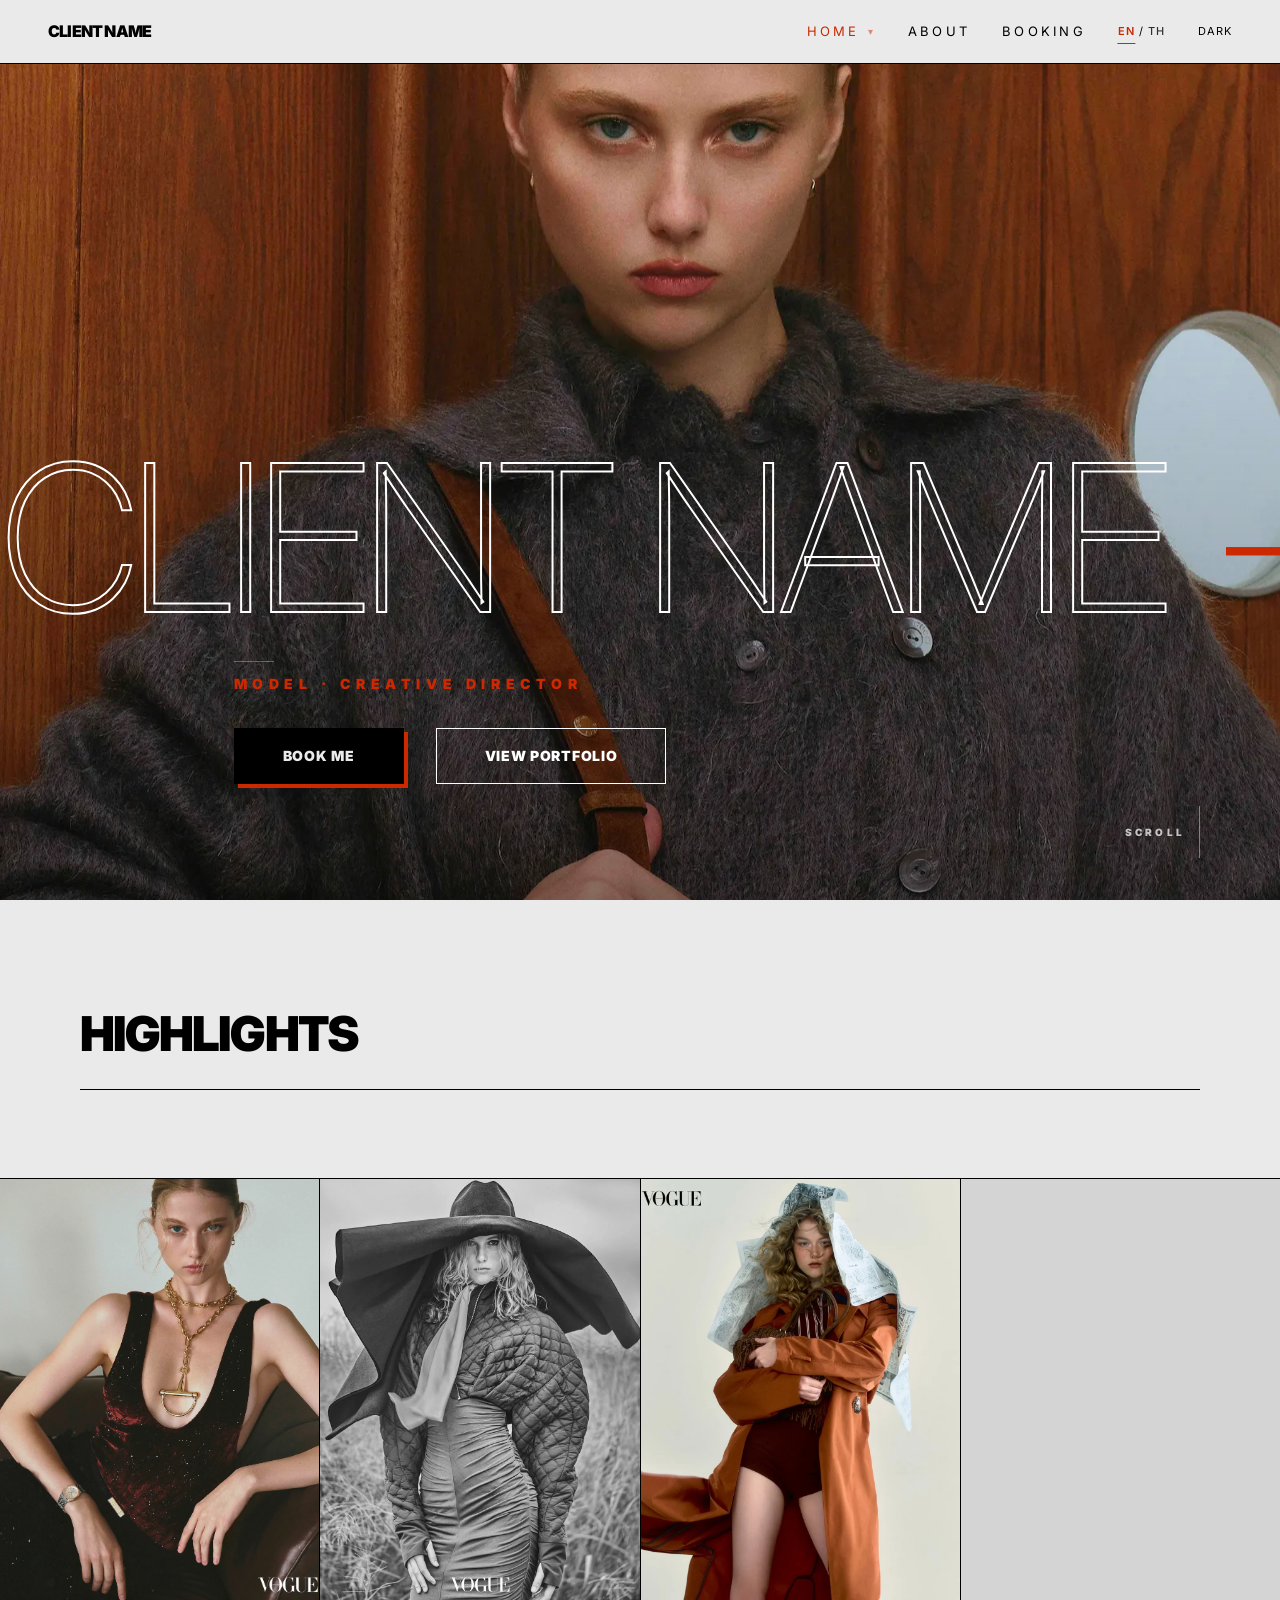
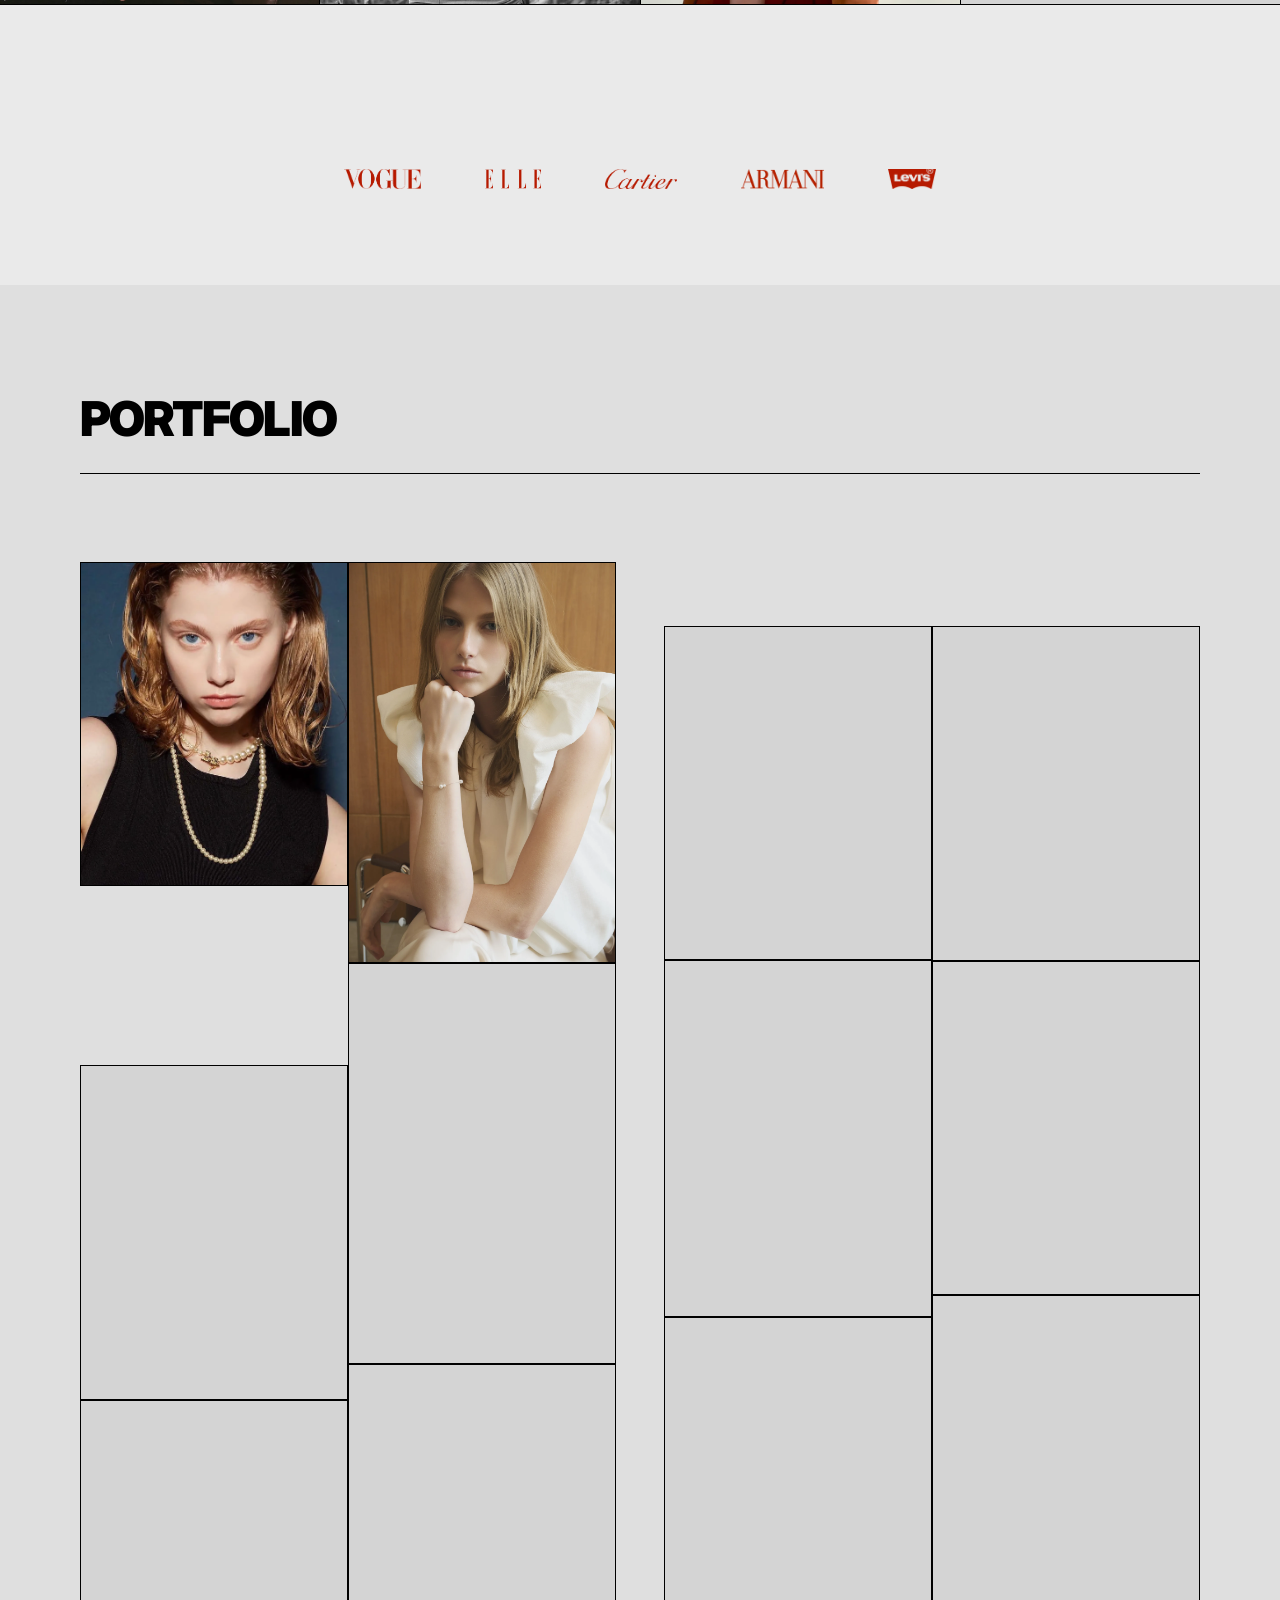
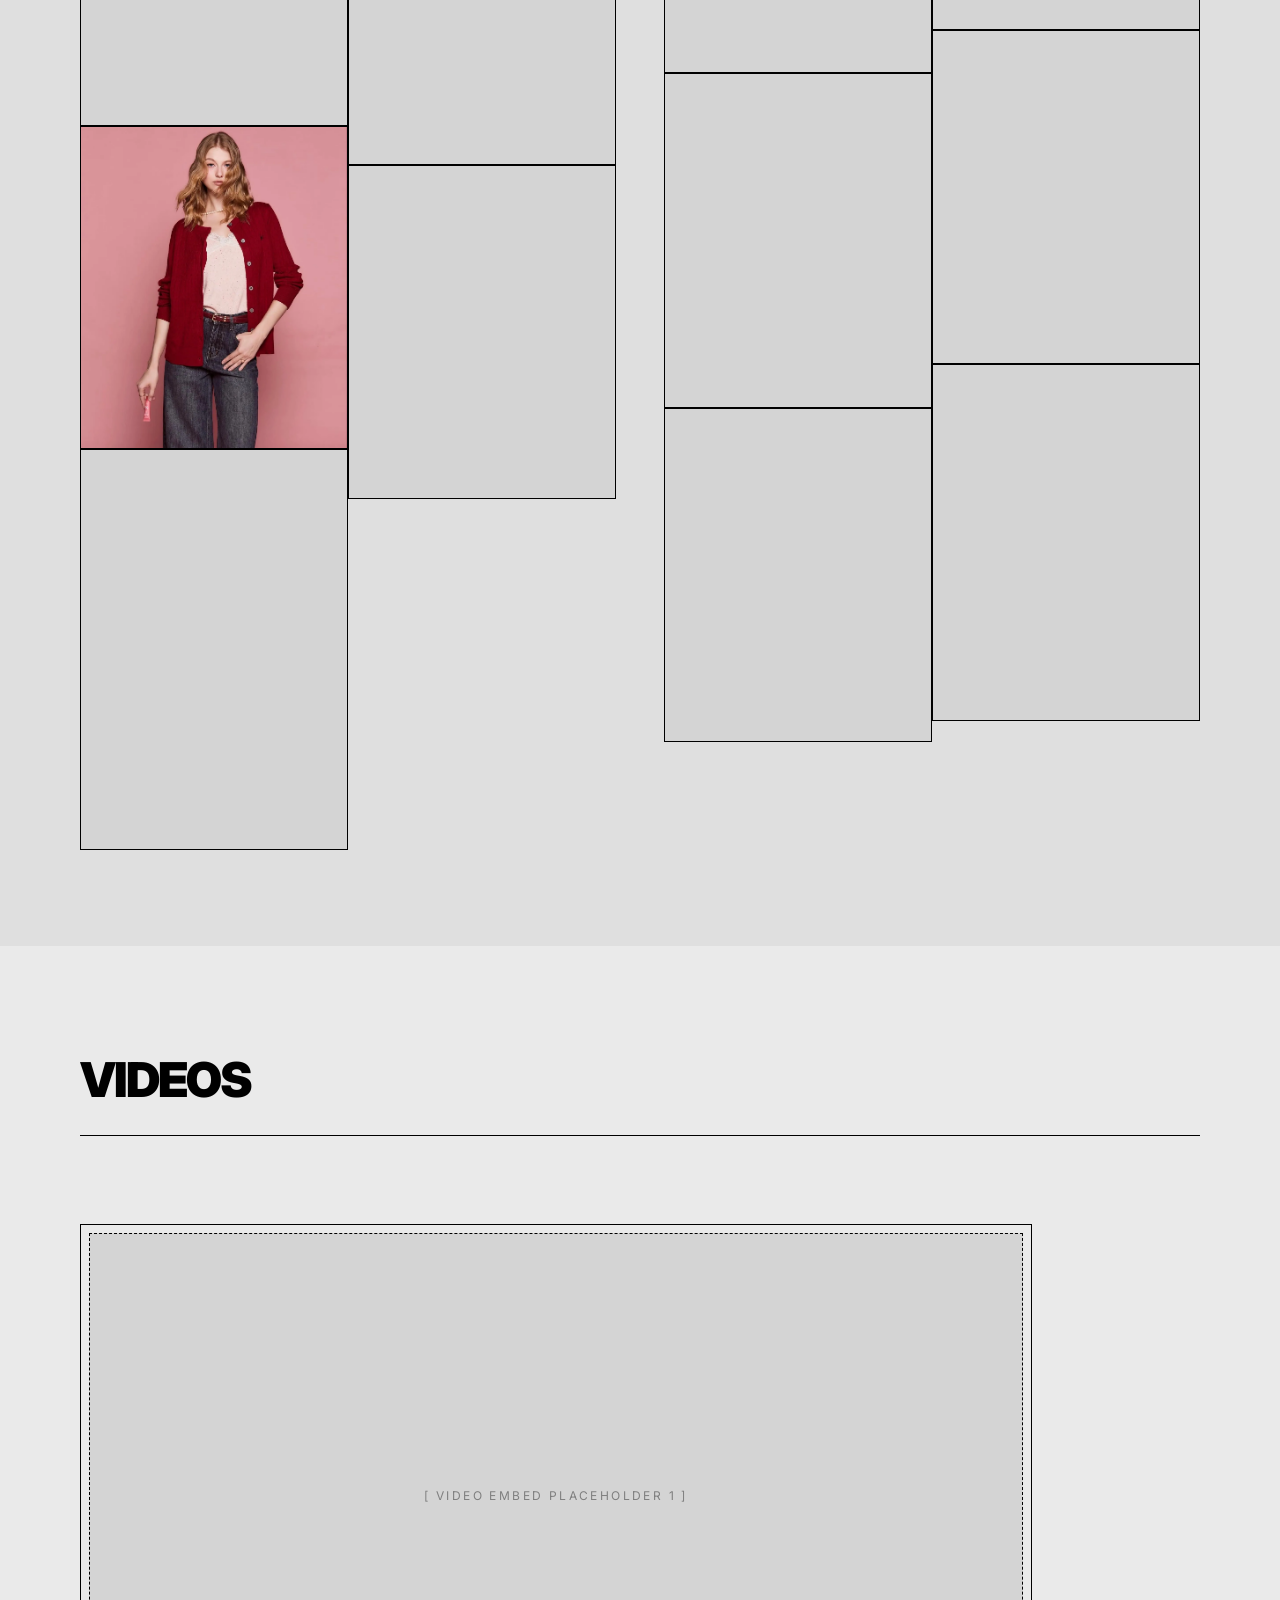
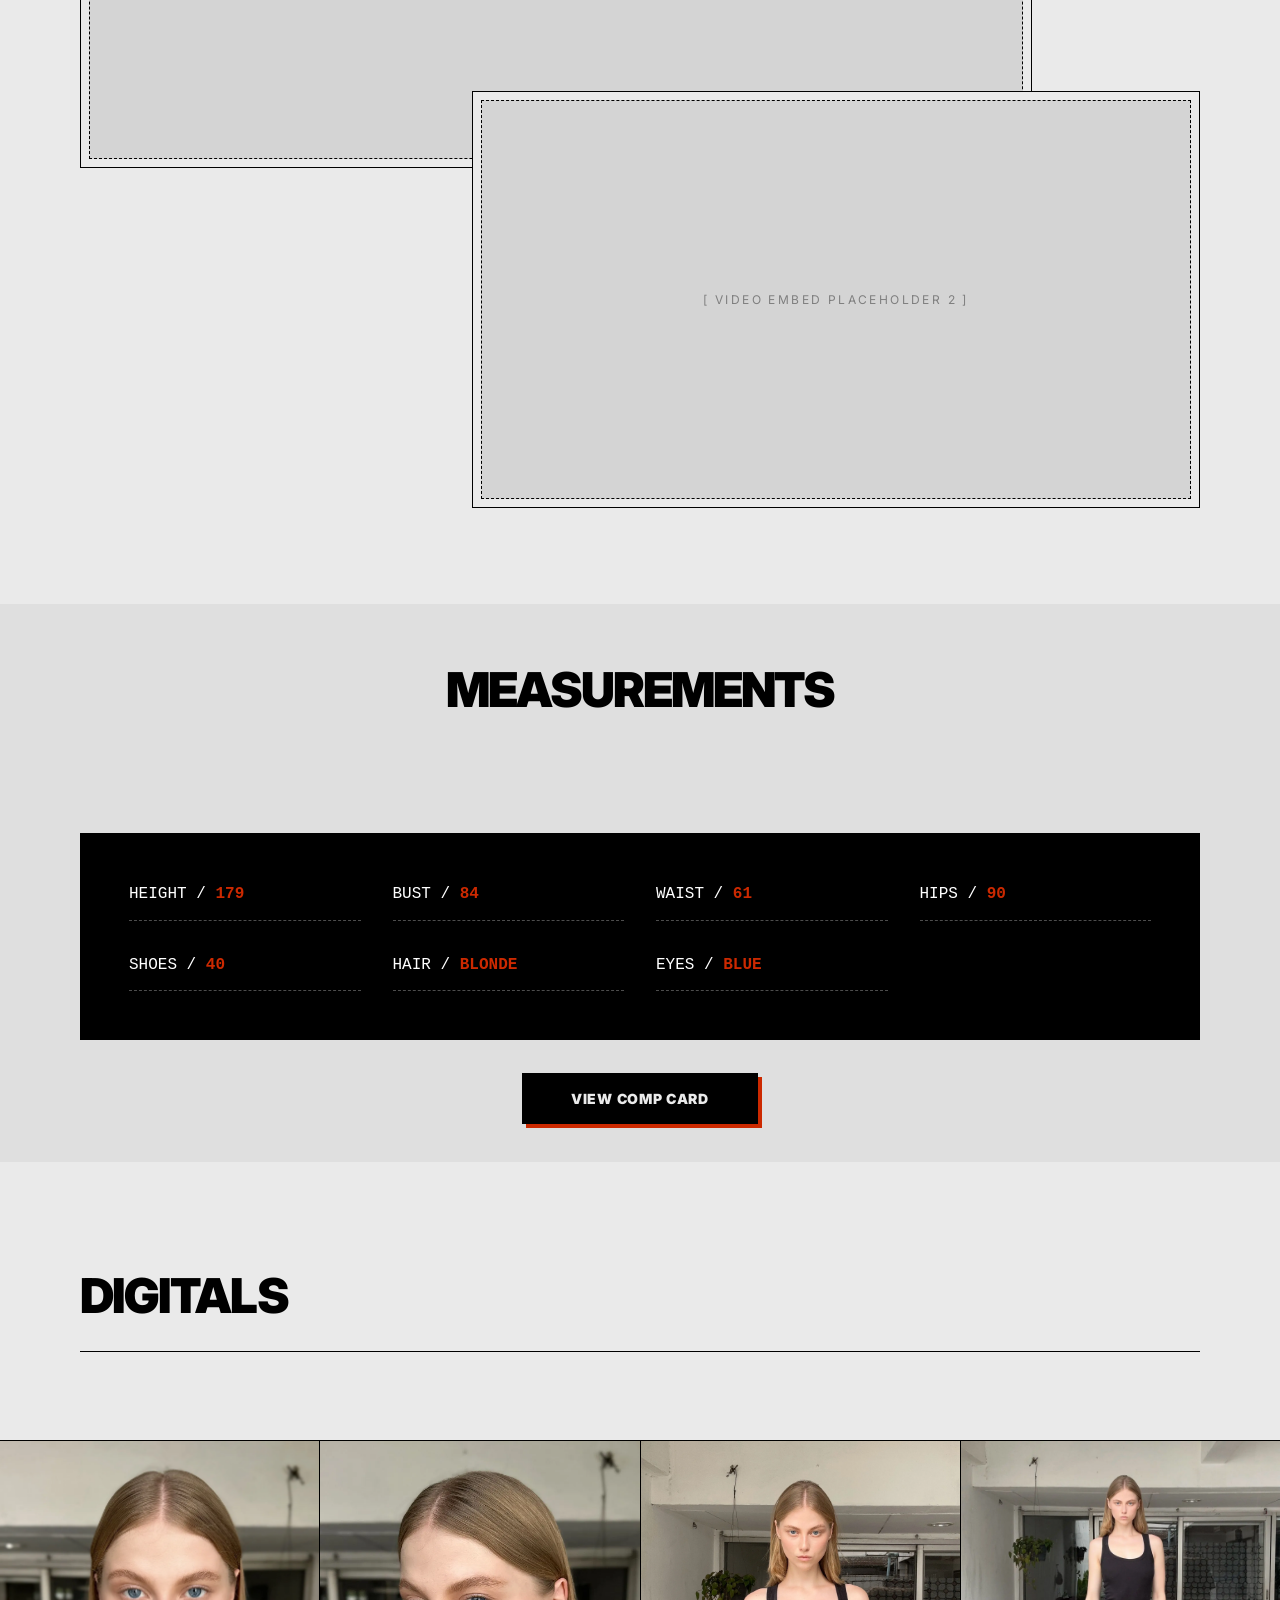
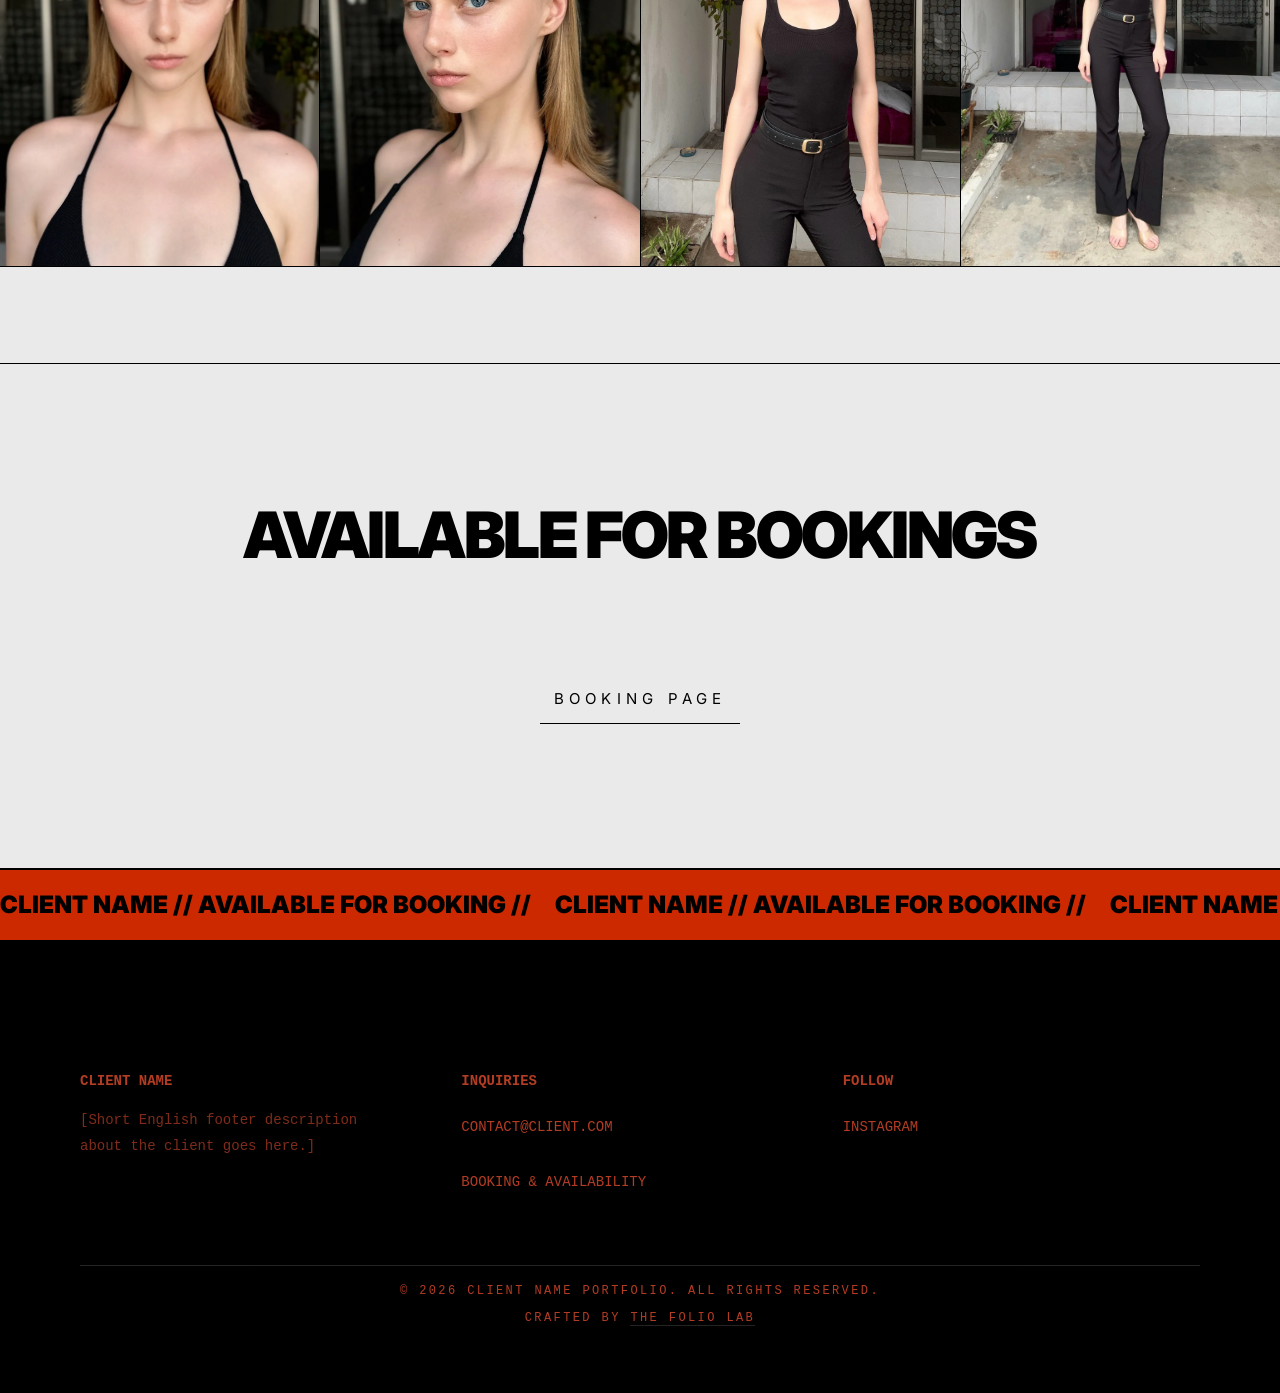
==== commit 6434bbcb: "Fixed" ====
--- a/index.html
+++ b/index.html
@@ -162,34 +162,34 @@
                 <div class="full-grid">
                     <div class="portfolio-column">
                         <div class="masonry-col">
-                            <img src="image/portfolio/01.webp" alt="Work" class="reveal" loading="lazy" decoding="async">
-                            <img src="image/portfolio/02.webp" alt="Work" class="reveal" loading="lazy" decoding="async">
-                            <img src="image/portfolio/03.webp" alt="Work" class="reveal" loading="lazy" decoding="async">
-                            <img src="image/portfolio/04.webp" alt="Work" class="reveal" loading="lazy" decoding="async">
-                            <img src="image/portfolio/05.webp" alt="Work" class="reveal" loading="lazy" decoding="async">
-                            <img src="image/portfolio/06.webp" alt="Work" class="reveal" loading="lazy" decoding="async">
+                            <img src="image/portfolio/01.webp" alt="Work" class="reveal" width="1210" height="1462" loading="lazy" decoding="async">
+                            <img src="image/portfolio/02.webp" alt="Work" class="reveal" width="2448" height="1632" loading="lazy" decoding="async">
+                            <img src="image/portfolio/03.webp" alt="Work" class="reveal" width="1080" height="1350" loading="lazy" decoding="async">
+                            <img src="image/portfolio/04.webp" alt="Work" class="reveal" width="1206" height="1470" loading="lazy" decoding="async">
+                            <img src="image/portfolio/05.webp" alt="Work" class="reveal" width="1206" height="1458" loading="lazy" decoding="async">
+                            <img src="image/portfolio/06.webp" alt="Work" class="reveal" width="1900" height="2850" loading="lazy" decoding="async">
                         </div>
                         <div class="masonry-col">
-                            <img src="image/portfolio/07.webp" alt="Work" class="reveal" loading="lazy" decoding="async">
-                            <img src="image/portfolio/08.webp" alt="Work" class="reveal" loading="lazy" decoding="async">
-                            <img src="image/portfolio/09.webp" alt="Work" class="reveal" loading="lazy" decoding="async">
-                            <img src="image/portfolio/10.webp" alt="Work" class="reveal" loading="lazy" decoding="async">
+                            <img src="image/portfolio/07.webp" alt="Work" class="reveal" width="1900" height="2850" loading="lazy" decoding="async">
+                            <img src="image/portfolio/08.webp" alt="Work" class="reveal" width="1900" height="2850" loading="lazy" decoding="async">
+                            <img src="image/portfolio/09.webp" alt="Work" class="reveal" width="1900" height="2850" loading="lazy" decoding="async">
+                            <img src="image/portfolio/10.webp" alt="Work" class="reveal" width="1080" height="1346" loading="lazy" decoding="async">
                         </div>
                     </div>
                     <div class="portfolio-column">
                         <div class="masonry-col">
-                            <img src="image/portfolio/11.webp" alt="Work" class="reveal" loading="lazy" decoding="async">
-                            <img src="image/portfolio/12.webp" alt="Work" class="reveal" loading="lazy" decoding="async">
-                            <img src="image/portfolio/13.webp" alt="Work" class="reveal" loading="lazy" decoding="async">
-                            <img src="image/portfolio/14.webp" alt="Work" class="reveal" loading="lazy" decoding="async">
-                            <img src="image/portfolio/15.webp" alt="Work" class="reveal" loading="lazy" decoding="async">
+                            <img src="image/portfolio/11.webp" alt="Work" class="reveal" width="993" height="1238" loading="lazy" decoding="async">
+                            <img src="image/portfolio/12.webp" alt="Work" class="reveal" width="1900" height="2533" loading="lazy" decoding="async">
+                            <img src="image/portfolio/13.webp" alt="Work" class="reveal" width="1900" height="2533" loading="lazy" decoding="async">
+                            <img src="image/portfolio/14.webp" alt="Work" class="reveal" width="1080" height="1350" loading="lazy" decoding="async">
+                            <img src="image/portfolio/15.webp" alt="Work" class="reveal" width="1080" height="1350" loading="lazy" decoding="async">
                         </div>
                         <div class="masonry-col">
-                            <img src="image/portfolio/16.webp" alt="Work" class="reveal" loading="lazy" decoding="async">
-                            <img src="image/portfolio/17.webp" alt="Work" class="reveal" loading="lazy" decoding="async">
-                            <img src="image/portfolio/18.webp" alt="Work" class="reveal" loading="lazy" decoding="async">
-                            <img src="image/portfolio/19.webp" alt="Work" class="reveal" loading="lazy" decoding="async">
-                            <img src="image/portfolio/20.webp" alt="Work" class="reveal" loading="lazy" decoding="async">
+                            <img src="image/portfolio/16.webp" alt="Work" class="reveal" width="1400" height="1750" loading="lazy" decoding="async">
+                            <img src="image/portfolio/17.webp" alt="Work" class="reveal" width="1600" height="2000" loading="lazy" decoding="async">
+                            <img src="image/portfolio/18.webp" alt="Work" class="reveal" width="750" height="938" loading="lazy" decoding="async">
+                            <img src="image/portfolio/19.webp" alt="Work" class="reveal" width="1080" height="1347" loading="lazy" decoding="async">
+                            <img src="image/portfolio/20.webp" alt="Work" class="reveal" width="1080" height="1440" loading="lazy" decoding="async">
                         </div>
                     </div>
                 </div>
--- a/style.css
+++ b/style.css
@@ -43,14 +43,24 @@
 
 html {
     width: 100%;
+    max-width: 100%;
     scrollbar-width: thin;
     scrollbar-color: var(--text) var(--bg);
     scroll-behavior: smooth;
+    overflow-x: hidden;
 }
 
 body {
     overflow-x: hidden;
     width: 100%;
+    max-width: 100%;
+}
+
+@supports (overflow: clip) {
+    html,
+    body {
+        overflow-x: clip;
+    }
 }
 
 * {
@@ -58,6 +68,12 @@
     padding: 0;
     box-sizing: border-box;
     -webkit-tap-highlight-color: transparent; /* Removes the default mobile browser gray tap blink universally */
+}
+
+img,
+video,
+iframe {
+    max-width: 100%;
 }
 
 body {
@@ -132,11 +148,21 @@
 /* Grid System */
 .container {
     max-width: 1440px;
+    width: 100%;
     margin: 0 auto;
     padding: 0 var(--margin);
     display: grid;
     grid-template-columns: repeat(12, 1fr);
     gap: var(--gutter);
+}
+
+.container > *,
+.hero-content,
+.hero-text-block,
+.portfolio-column,
+.masonry-col,
+.nav-links {
+    min-width: 0;
 }
 
 /* --- 2. NAVIGATION BAR --- */
@@ -1326,9 +1352,17 @@
     display: inline-flex;
 }
 
-.modal-caption-toggle:hover,
-.modal-fullscreen-toggle:hover {
-    background: var(--gold);
+@media (hover: hover) and (pointer: fine) {
+    .modal-caption-toggle:hover,
+    .modal-fullscreen-toggle:hover {
+        background: var(--gold);
+        color: var(--text);
+    }
+}
+
+.modal-caption-toggle:active,
+.modal-fullscreen-toggle:active {
+    background: var(--bg);
     color: var(--text);
 }
 
@@ -1645,7 +1679,66 @@
 
     nav { padding: 0 24px; }
 
+    .hero {
+        padding-bottom: calc(var(--margin) + 8vh);
+    }
+
+    .hero-content {
+        padding-bottom: 0;
+        text-align: center;
+    }
+
+    .hero-text-block {
+        max-width: none;
+        margin: 24px auto 0;
+        display: flex;
+        flex-direction: column;
+        align-items: center;
+    }
+
+    .hero-tagline::before {
+        left: 50%;
+        transform: translateX(-50%) scaleX(0);
+        transform-origin: center;
+    }
+
+    .hero-tagline.reveal.active::before {
+        transform: translateX(-50%) scaleX(1);
+    }
+
+    .hero-btns {
+        justify-content: center;
+    }
+
+    .hero-btns .btn-primary,
+    .hero-btns .btn-secondary {
+        width: min(240px, calc(100vw - (var(--margin) * 2)));
+        display: inline-flex;
+        align-items: center;
+        justify-content: center;
+        text-align: center;
+        white-space: nowrap;
+    }
+
+    .marquee-container {
+        width: 100vw;
+        margin-left: calc(50% - 50vw);
+        margin-right: calc(50% - 50vw);
+        padding: 8px 0;
+    }
+
+    .marquee-track h1 {
+        font-size: clamp(86px, 22vw, 150px);
+        padding-right: 48px;
+    }
+
+    .marquee-track h1::after {
+        margin-left: 48px;
+    }
+
     /* Grids */
+    .featured-grid { grid-template-columns: repeat(2, 1fr); }
+    .digitals-grid { grid-template-columns: repeat(2, 1fr); }
     .full-grid { grid-template-columns: repeat(3, 1fr); }
     
     .video-grid { gap: 32px; }
@@ -1681,7 +1774,32 @@
     nav { height: 64px; }
     .btn-book { padding: 8px 16px; font-size: 12px; }
     
-    .hero-btns { flex-direction: column; gap: 16px; }
+    .hero {
+        padding-bottom: calc(var(--margin) + 10vh);
+    }
+
+    .hero-text-block {
+        margin-top: 16px;
+    }
+
+    .marquee-container {
+        padding: 10px 0;
+    }
+
+    .marquee-track h1 {
+        font-size: clamp(74px, 25vw, 112px);
+        padding-right: 36px;
+    }
+
+    .marquee-track h1::after {
+        margin-left: 36px;
+    }
+
+    .hero-btns { flex-direction: column; align-items: center; gap: 16px; }
+    .hero-btns .btn-primary,
+    .hero-btns .btn-secondary {
+        width: min(220px, calc(100vw - 48px));
+    }
     .btn-primary, .btn-secondary { padding: 12px 24px; font-size: 12px; letter-spacing: 0.2em; }
     .hero-scroll-hint, .about-scroll-hint { right: 24px; bottom: 24px; }
     .scroll-hint { gap: 10px; font-size: 9px; letter-spacing: 0.26em; }
@@ -1691,7 +1809,11 @@
     .section-label { font-size: 24px; padding-bottom: 16px; padding-left: 0; margin-bottom: 24px; margin-left: 0; }
 
     /* Grid Resets */
-    .featured-grid { gap: 1px; } /* Ensures the 1px wireframe remains on mobile */
+    .featured-grid,
+    .digitals-grid {
+        grid-template-columns: repeat(2, 1fr);
+        gap: 1px;
+    } /* Ensures the 1px wireframe remains on mobile */
     
     /* CCTV Archive Grid Mobile */
     .full-grid { 
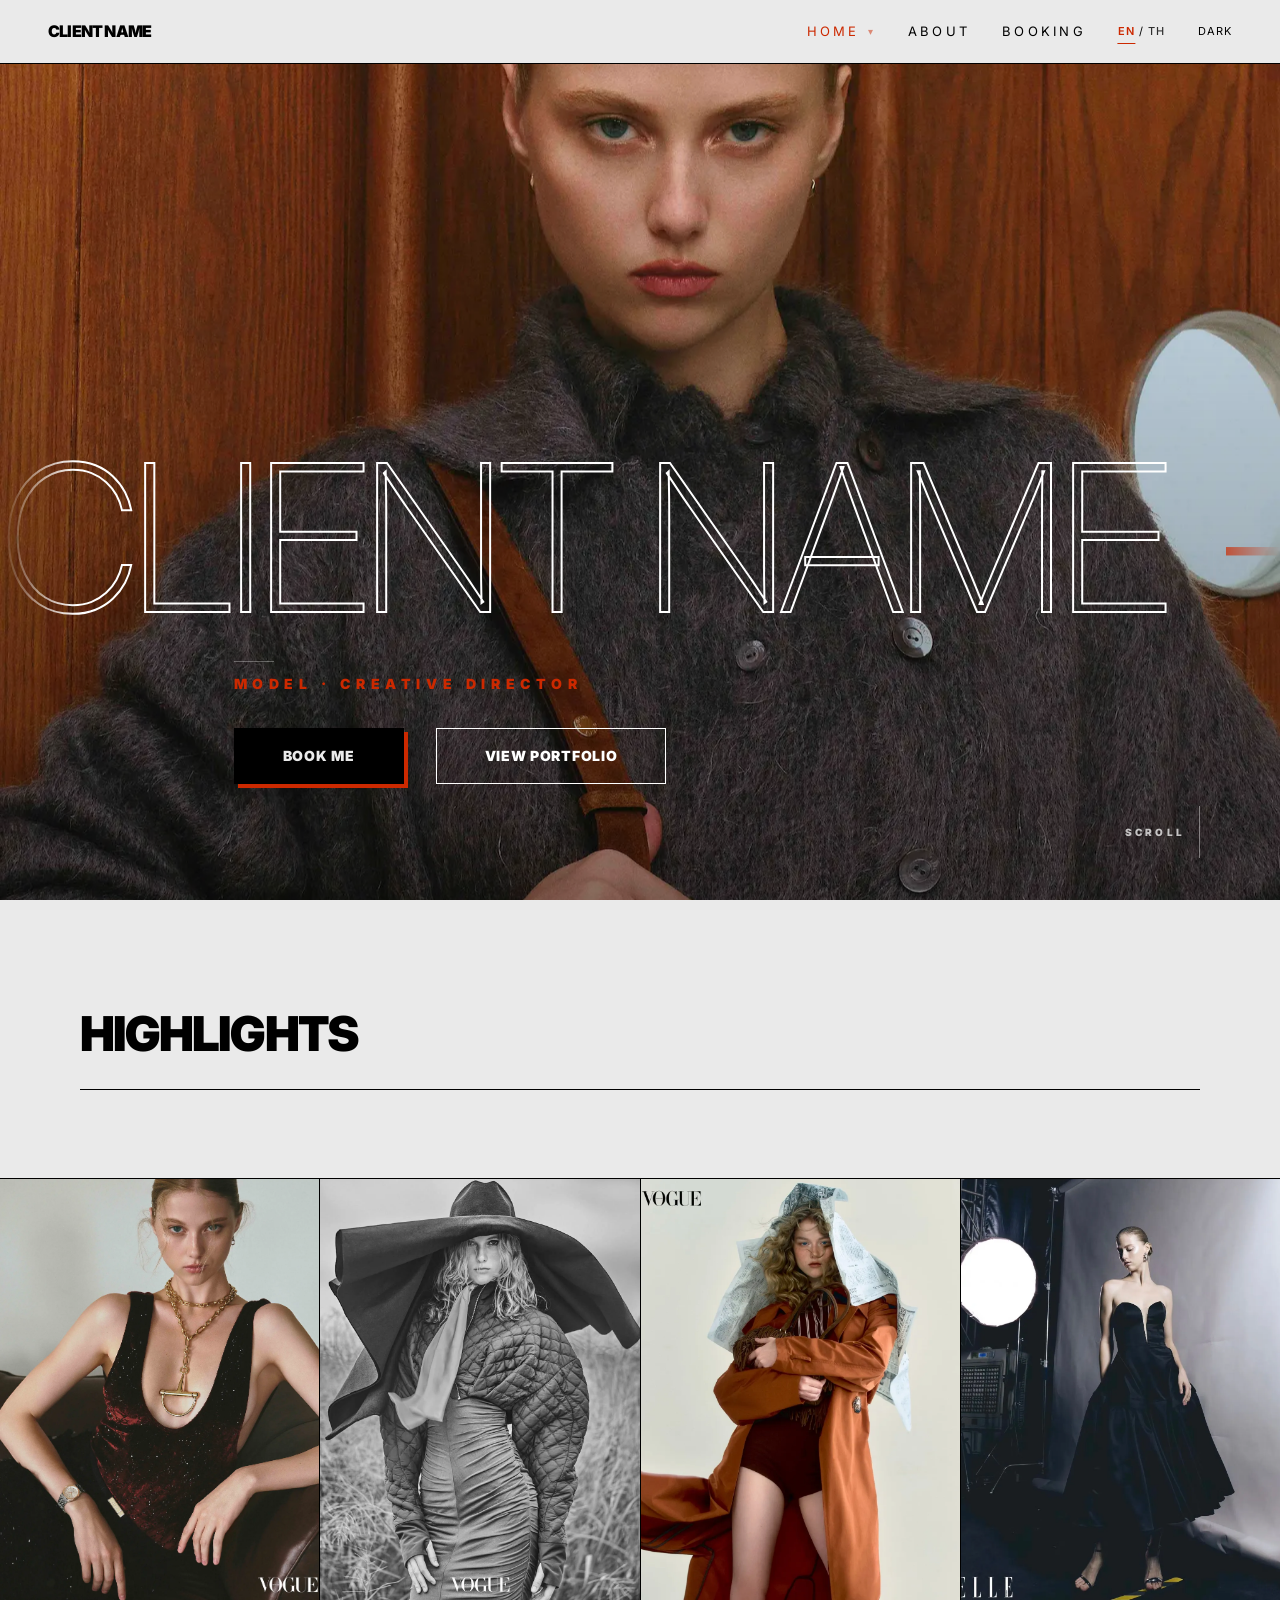
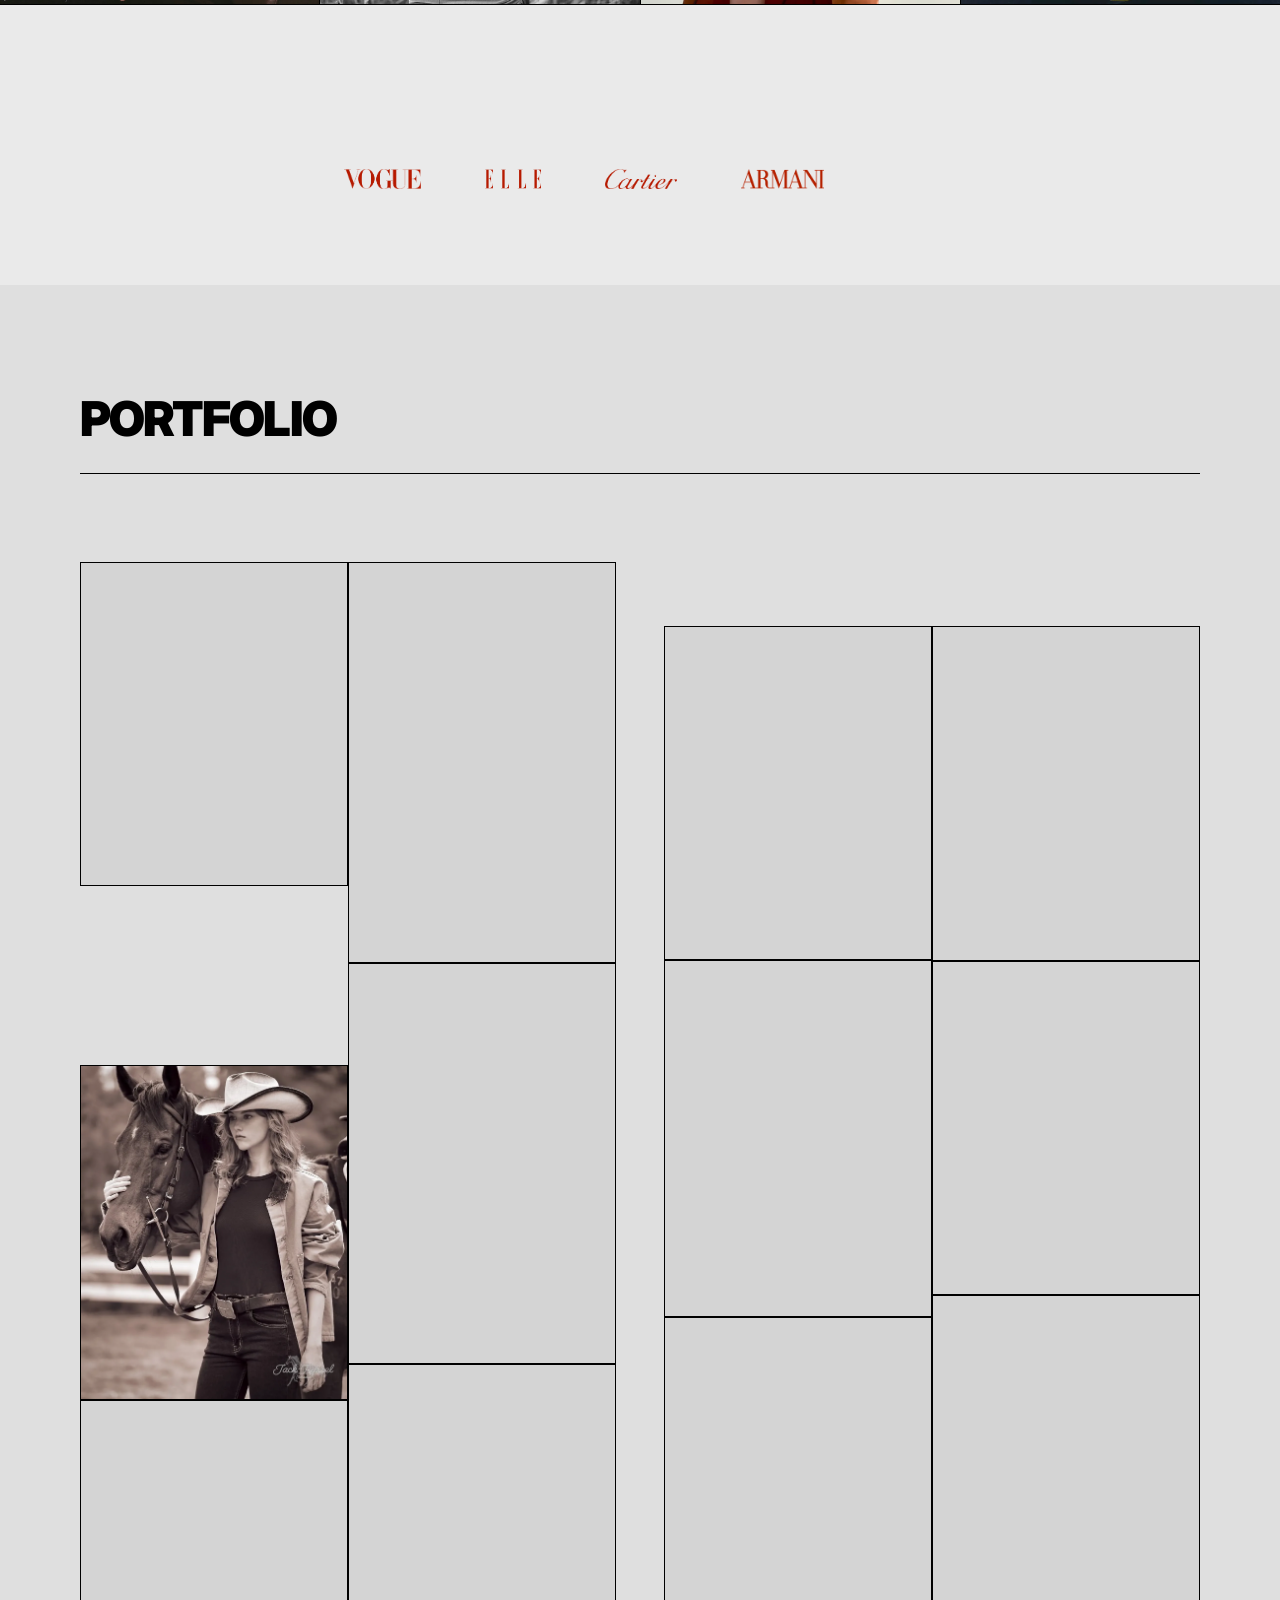
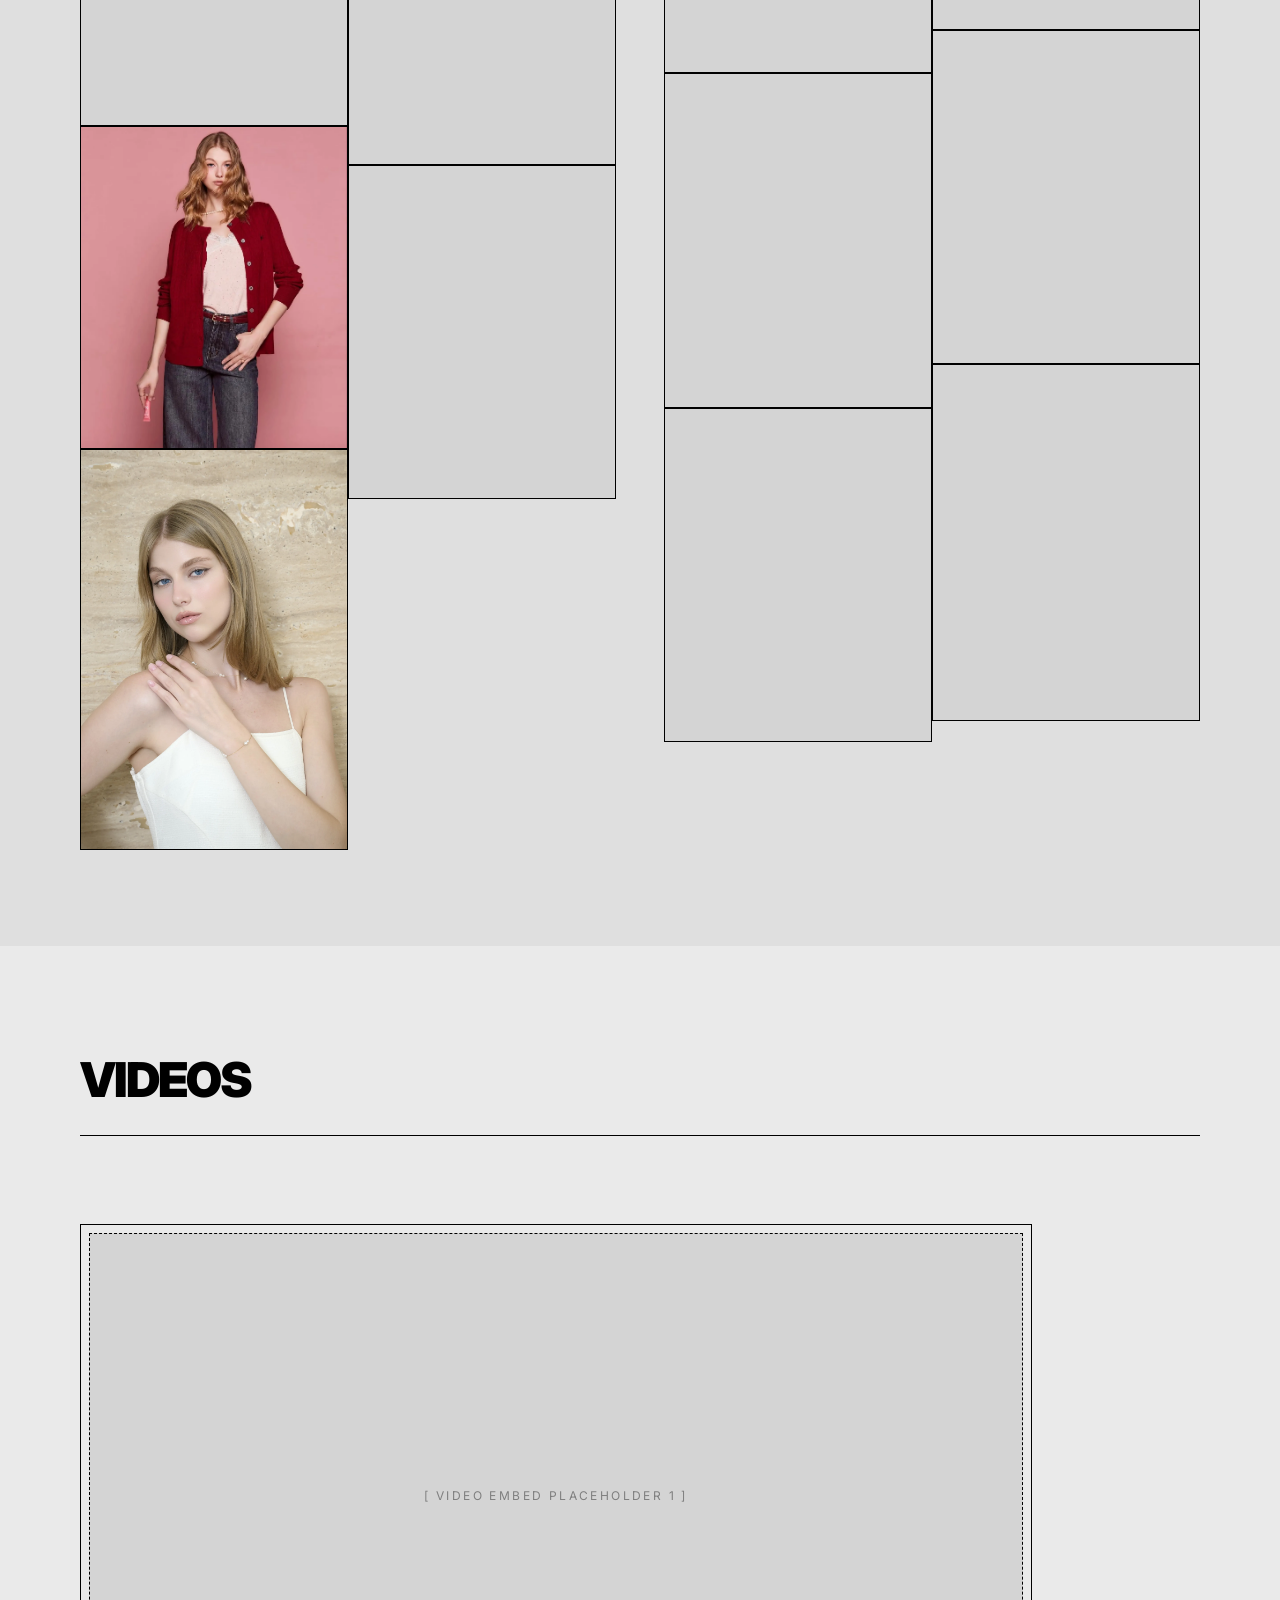
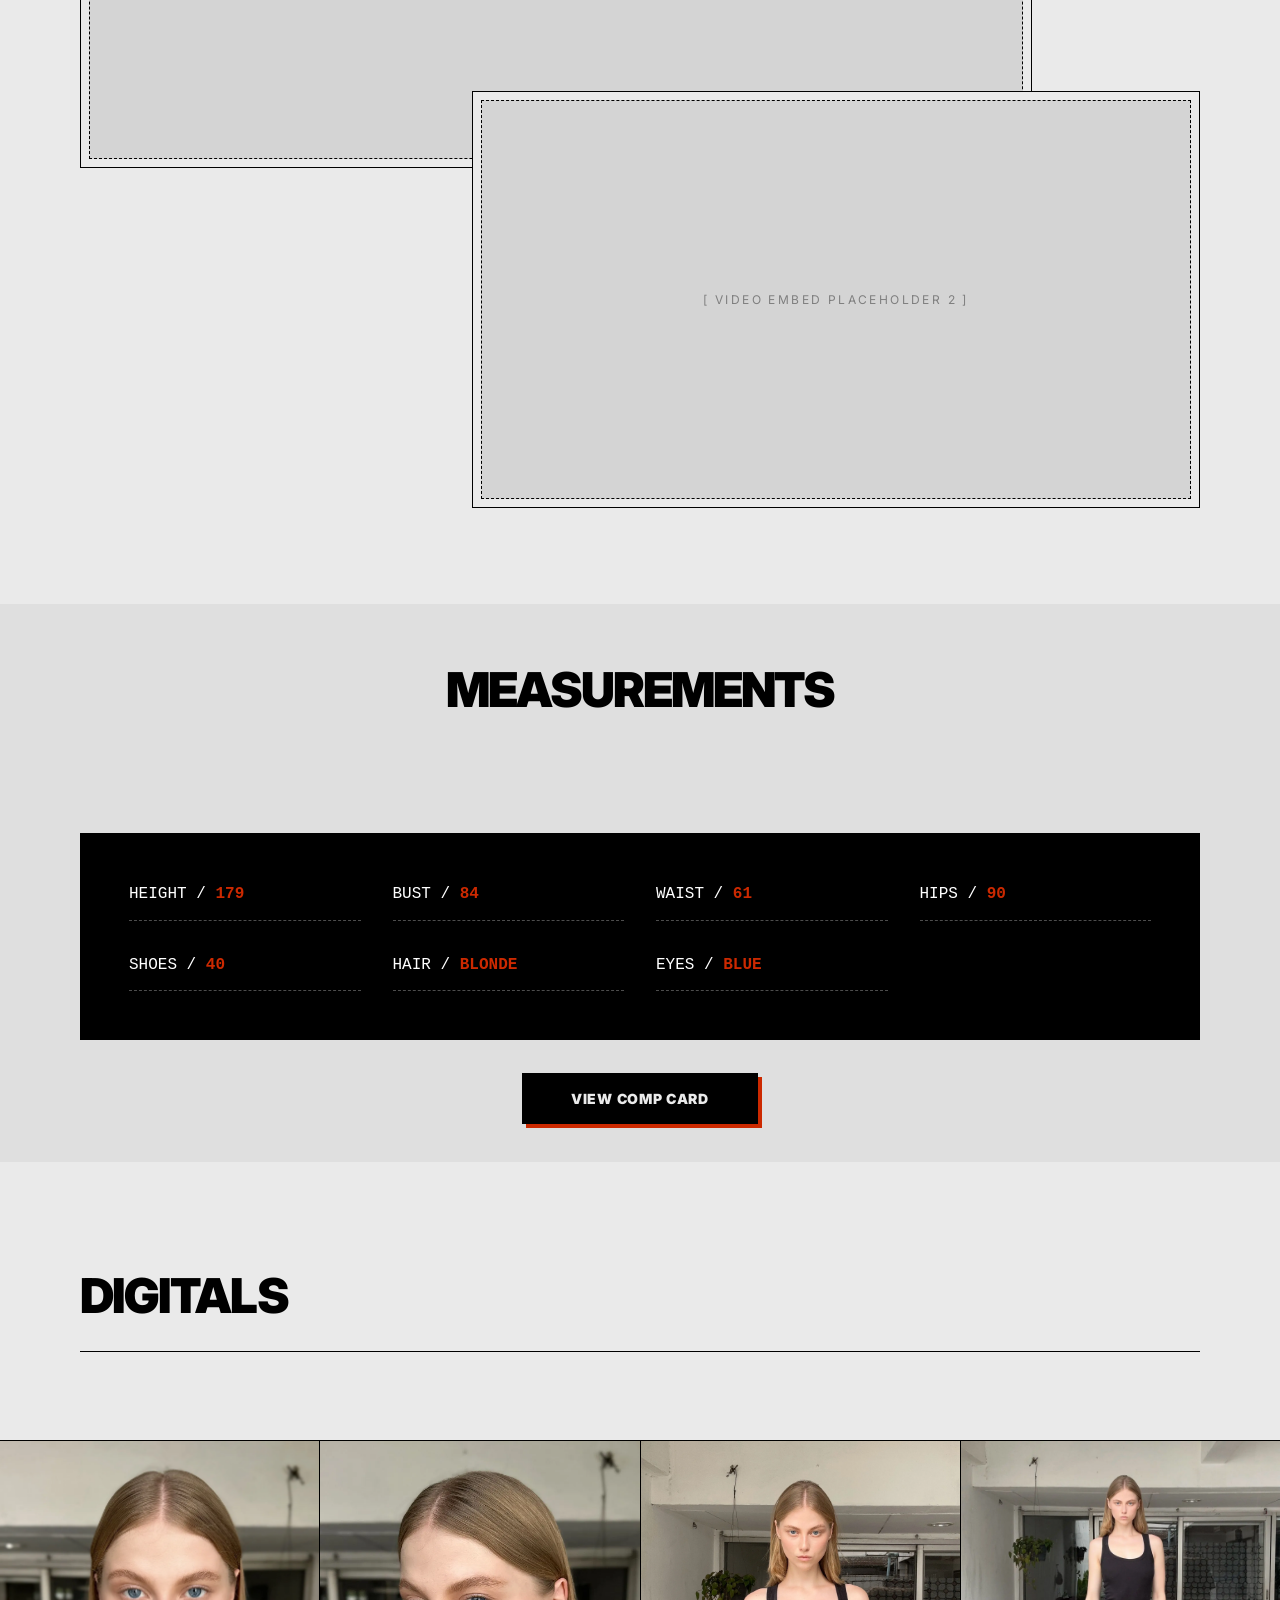
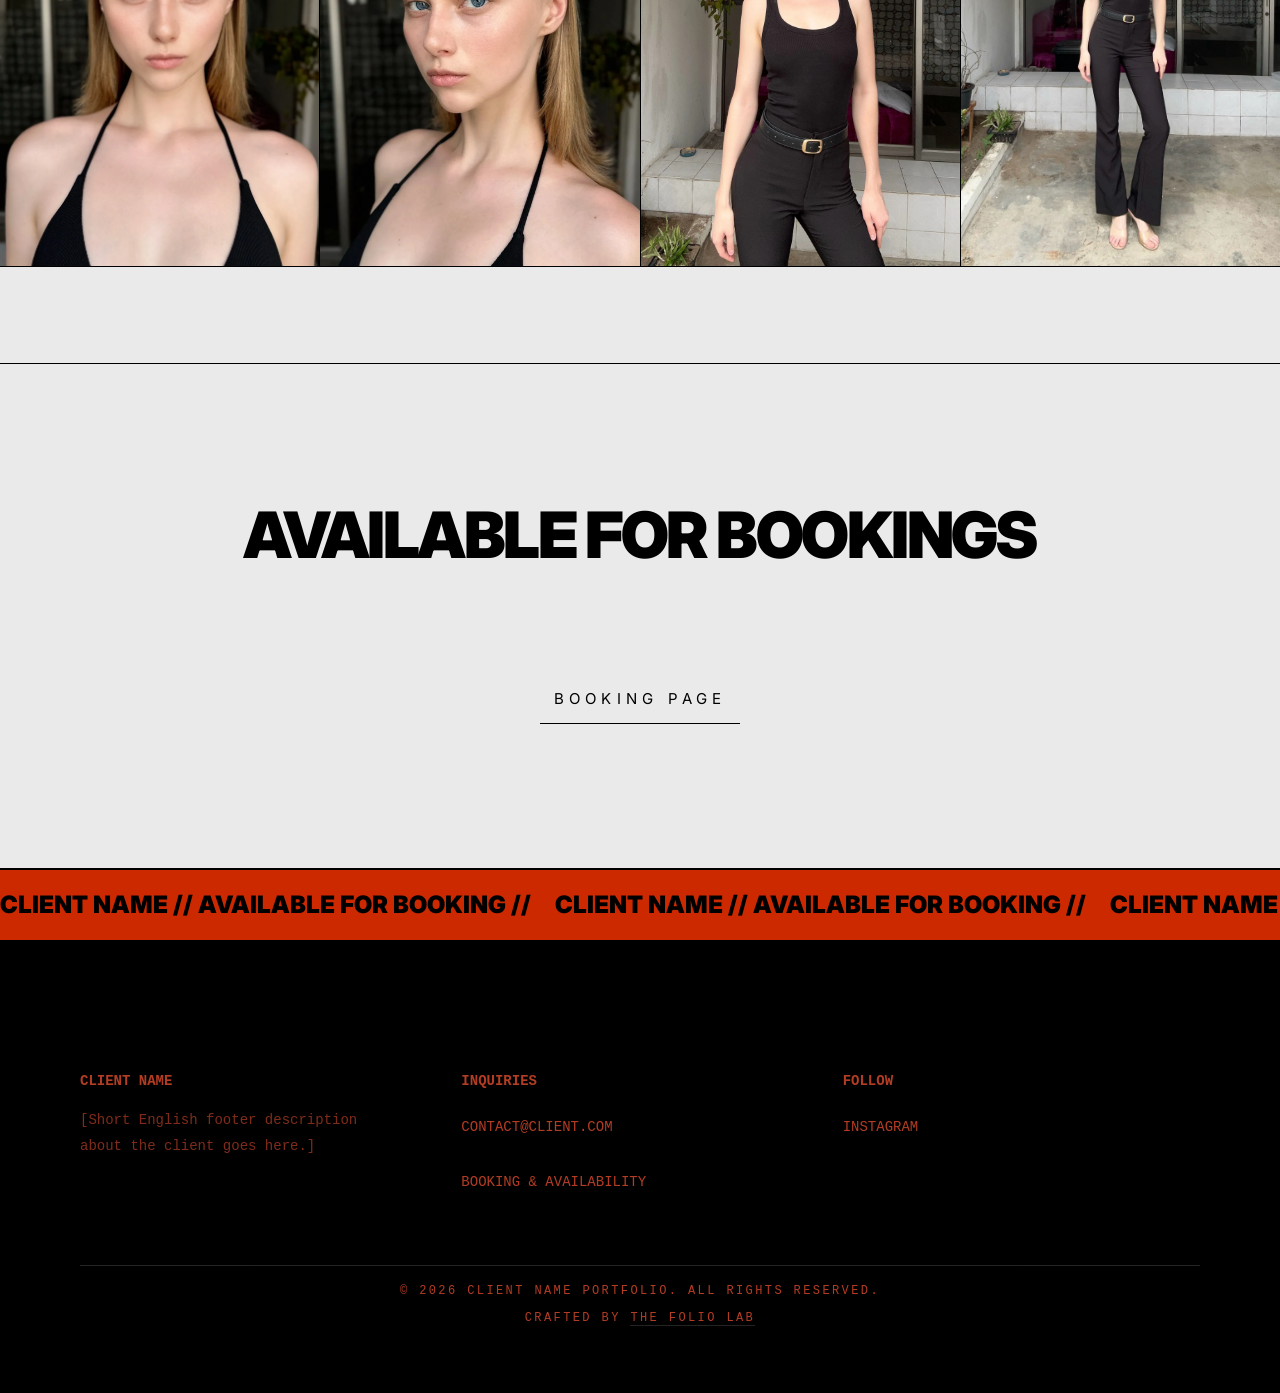
==== commit 74ebd96b: "Screen bleed fix" ====
--- a/index.html
+++ b/index.html
@@ -2,7 +2,7 @@
 <html lang="en">
 <head>
     <meta charset="UTF-8">
-    <meta name="viewport" content="width=device-width, initial-scale=1.0">
+    <meta name="viewport" content="width=device-width, initial-scale=1.0, viewport-fit=cover">
     
     <!-- =================================================================== -->
     <!-- SEO & METADATA (Update these values for each new client) -->
--- a/style.css
+++ b/style.css
@@ -27,6 +27,7 @@
     --dropdown-bg: #EAEAEA;
     --alt-bg: #DFDFDF;
     --border-subtle: #000000; /* HARSH 1px solid black wireframes */
+    color-scheme: light;
 }
 
 [data-theme="dark"] {
@@ -39,11 +40,28 @@
     --border-subtle: #FFFFFF; /* HARSH 1px solid white wireframes */
     --gold: #A3CC00; /* Dimmed Acid Green - Softer for Dark Mode */
     --gold-footer: #C8FF33; /* Brighter green for footer readability on black */
+    color-scheme: dark;
+}
+
+@media (prefers-color-scheme: dark) {
+    :root:not([data-theme]) {
+        --bg: #050505; /* Pitch black */
+        --text: #FFFFFF; /* Pure white */
+        --surface: #151515;
+        --nav-bg: rgba(5, 5, 5, 0.95);
+        --dropdown-bg: #050505;
+        --alt-bg: #0A0A0A;
+        --border-subtle: #FFFFFF;
+        --gold: #A3CC00;
+        --gold-footer: #C8FF33;
+        color-scheme: dark;
+    }
 }
 
 html {
     width: 100%;
     max-width: 100%;
+    background-color: var(--bg);
     scrollbar-width: thin;
     scrollbar-color: var(--text) var(--bg);
     scroll-behavior: smooth;
@@ -51,9 +69,22 @@
 }
 
 body {
+    background-color: var(--bg);
     overflow-x: hidden;
     width: 100%;
     max-width: 100%;
+}
+
+body::before {
+    content: "";
+    position: fixed;
+    top: 0;
+    left: 0;
+    right: 0;
+    height: env(safe-area-inset-top);
+    background: var(--bg);
+    z-index: 99;
+    pointer-events: none;
 }
 
 @supports (overflow: clip) {
@@ -440,6 +471,7 @@
 /* --- 3. HOMEPAGE SPECIFIC SECTIONS --- */
 .hero {
     height: 100vh;
+    height: 100svh; /* Prevents height jumping and layout shifting when mobile address bar hides */
     display: flex;
     align-items: flex-end;
     padding: var(--margin);
@@ -483,11 +515,11 @@
 
 .hero.loaded .hero-bg-frame {
     opacity: 1;
-    animation: heroEntranceZoom 1.5s cubic-bezier(0.16, 1, 0.3, 1) forwards; /* Entrance owns only the wrapper transform */
+    animation: heroEntranceZoom 2.2s cubic-bezier(0.16, 1, 0.3, 1) forwards; /* Entrance owns only the wrapper transform */
 }
 
 @keyframes heroEntranceZoom {
-    0% { transform: translate3d(0, 0, 0) scale3d(1.04, 1.04, 1); }
+    0% { transform: translate3d(0, 0, 0) scale3d(1.075, 1.075, 1); }
     100% { transform: translate3d(0, 0, 0) scale3d(1, 1, 1); }
 }
 
@@ -560,6 +592,8 @@
     user-select: none;
     pointer-events: none; /* Stops expensive hit-testing on the massive moving letters */
     contain: layout paint;
+    -webkit-mask-image: linear-gradient(to right, transparent, black 6%, black 94%, transparent);
+    mask-image: linear-gradient(to right, transparent, black 6%, black 94%, transparent);
 }
 
 .marquee-track {
@@ -846,7 +880,7 @@
     position: relative;
     z-index: 1;
     background-color: var(--surface);
-    transition: transform 0.8s cubic-bezier(0.16, 1, 0.3, 1), opacity 0.8s cubic-bezier(0.16, 1, 0.3, 1), box-shadow 0.8s cubic-bezier(0.16, 1, 0.3, 1);
+    transition: transform 0.42s cubic-bezier(0.16, 1, 0.3, 1), opacity 0.42s cubic-bezier(0.16, 1, 0.3, 1);
 }
 
 .full-grid {
@@ -881,18 +915,19 @@
     background-color: var(--surface);
     position: relative;
     z-index: 1; /* Establishes clean stacking context */
-    transition: transform 0.8s cubic-bezier(0.16, 1, 0.3, 1), opacity 0.8s cubic-bezier(0.16, 1, 0.3, 1), box-shadow 0.8s cubic-bezier(0.16, 1, 0.3, 1);
+    transition: transform 0.42s cubic-bezier(0.16, 1, 0.3, 1), opacity 0.42s cubic-bezier(0.16, 1, 0.3, 1);
     border: 1px solid var(--text); /* Frames ONLY the images */
 }
 
 /* Image Hover Effects */
-.featured-item img:hover,
-.full-grid img:hover,
-.digitals-grid img:hover { 
-    z-index: 2; /* Elevates image above the wireframe grid lines */
-    opacity: 0.999; /* Force Safari layer redraw */
-    transform: scale(1.02); /* Physical lift makes the hover undeniable */
-    box-shadow: 0 15px 30px rgba(0, 0, 0, 0.25); /* Optimized shadow for buttery smooth interaction */
+@media (hover: hover) and (pointer: fine) {
+    .featured-item img:hover,
+    .full-grid img:hover,
+    .digitals-grid img:hover {
+        z-index: 2; /* Elevates image above the wireframe grid lines */
+        opacity: 0.999; /* Force Safari layer redraw */
+        transform: scale(1.008); /* Subtle gallery response without a card-like lift */
+    }
 }
 
 .video-grid {
@@ -960,7 +995,7 @@
     display: block;
     position: relative;
     z-index: 1;
-    transition: transform 0.8s cubic-bezier(0.16, 1, 0.3, 1), opacity 0.8s cubic-bezier(0.16, 1, 0.3, 1), box-shadow 0.8s cubic-bezier(0.16, 1, 0.3, 1);
+    transition: transform 0.42s cubic-bezier(0.16, 1, 0.3, 1), opacity 0.42s cubic-bezier(0.16, 1, 0.3, 1);
 }
 
 /* Prevent visual drop-glitch when opening modals */
@@ -1243,6 +1278,8 @@
     width: 100%;
     height: 100%;
     background-color: rgba(0, 0, 0, 0.95);
+    -webkit-backdrop-filter: blur(5px);
+    backdrop-filter: blur(5px);
     cursor: pointer;
     opacity: 0;
     visibility: hidden;
@@ -1577,6 +1614,8 @@
         width: 100%;
         height: 100vh;
         background: var(--nav-bg);
+        -webkit-backdrop-filter: blur(10px);
+        backdrop-filter: blur(10px);
         flex-direction: column;
         justify-content: center;
         align-items: center;
@@ -1606,7 +1645,7 @@
     nav.nav-open .mobile-toggle span:nth-child(1) { transform: translateY(4.5px) rotate(45deg); }
     nav.nav-open .mobile-toggle span:nth-child(2) { transform: translateY(-4.5px) rotate(-45deg); }
 
-    .dropdown { width: 100%; display: flex; flex-direction: column; align-items: center; }
+    .dropdown { width: auto; display: flex; flex-direction: column; align-items: center; }
 
     /* Editorial Mobile Typography */
     .nav-links > a, .dropdown-trigger {
@@ -1616,9 +1655,11 @@
         text-transform: capitalize !important;
         letter-spacing: 0.1em !important;
         color: var(--text);
-        display: flex !important;
+        display: inline-flex !important;
         justify-content: center;
-        width: 100%;
+        width: auto;
+        max-width: 100%;
+        padding: 4px 10px;
     }
 
     /* Animation for links when menu opens */
@@ -1652,7 +1693,7 @@
         padding: 8px 0 16px 0;
     }
 
-    .dropdown-content a { font-size: 11px !important; text-transform: uppercase !important; letter-spacing: 0.3em !important; opacity: 0.4; padding: 4px 0 !important; transform: none !important; transition-delay: 0s !important; }
+    .dropdown-content a { font-size: 11px !important; text-transform: uppercase !important; letter-spacing: 0.3em !important; opacity: 0.4; padding: 4px 10px !important; transform: none !important; transition-delay: 0s !important; }
     .dropdown-content a.active { opacity: 1 !important; color: var(--gold) !important; }
     .lang-switch { margin-top: 24px; font-size: 14px; }
     .dropdown-trigger::after { display: none; }
@@ -1669,7 +1710,12 @@
 
 /* Small Tablets & Large Mobiles (768px and below) */
 @media (max-width: 768px) {
-    :root { --margin: 48px; --gutter: 16px; }
+    :root {
+        --margin: 48px;
+        --gutter: 16px;
+        --hero-mobile-overbleed: 15vh;
+        --splash-mobile-overbleed: 15vh;
+    }
     
     h1 { font-size: 64px; }
     h2 { font-size: 36px; margin-bottom: 48px; }
@@ -1680,7 +1726,24 @@
     nav { padding: 0 24px; }
 
     .hero {
-        padding-bottom: calc(var(--margin) + 8vh);
+        height: calc(100vh + var(--hero-mobile-overbleed));
+        min-height: calc(100vh + var(--hero-mobile-overbleed));
+        overflow: hidden;
+        padding-bottom: calc(var(--margin) + 8vh + var(--hero-mobile-overbleed) + env(safe-area-inset-bottom));
+    }
+
+    .hero-bg-frame {
+        top: 0;
+        bottom: auto;
+        height: calc(100% + var(--hero-mobile-overbleed));
+    }
+
+    .splash-screen {
+        top: calc(-1 * var(--splash-mobile-overbleed));
+        height: calc(100vh + var(--splash-mobile-overbleed) + var(--splash-mobile-overbleed));
+        min-height: calc(100svh + var(--splash-mobile-overbleed) + var(--splash-mobile-overbleed));
+        padding-top: calc(var(--splash-mobile-overbleed) + env(safe-area-inset-top));
+        padding-bottom: calc(var(--splash-mobile-overbleed) + env(safe-area-inset-bottom));
     }
 
     .hero-content {
@@ -1775,7 +1838,7 @@
     .btn-book { padding: 8px 16px; font-size: 12px; }
     
     .hero {
-        padding-bottom: calc(var(--margin) + 10vh);
+        padding-bottom: calc(var(--margin) + 10vh + var(--hero-mobile-overbleed) + env(safe-area-inset-bottom));
     }
 
     .hero-text-block {
@@ -1817,12 +1880,13 @@
     
     /* CCTV Archive Grid Mobile */
     .full-grid { 
-        display: block; 
-        column-count: 2; 
-        column-gap: 0;
+        display: flex;
+        flex-direction: row;
+        gap: 0;
     } 
-    .portfolio-column, .masonry-col { display: contents; } 
-    .full-grid img { margin-bottom: 0; display: block; }
+    .portfolio-column { display: flex; flex-direction: column; gap: 0; margin-top: 0 !important; }
+    .masonry-col { display: flex; flex-direction: column; gap: 0; }
+    .full-grid img { margin-bottom: 0; display: block; width: 100%; height: auto; }
 
     /* Measurements */
     .info-strip { grid-template-columns: 1fr; gap: 16px; padding: 24px; font-size: 14px; }
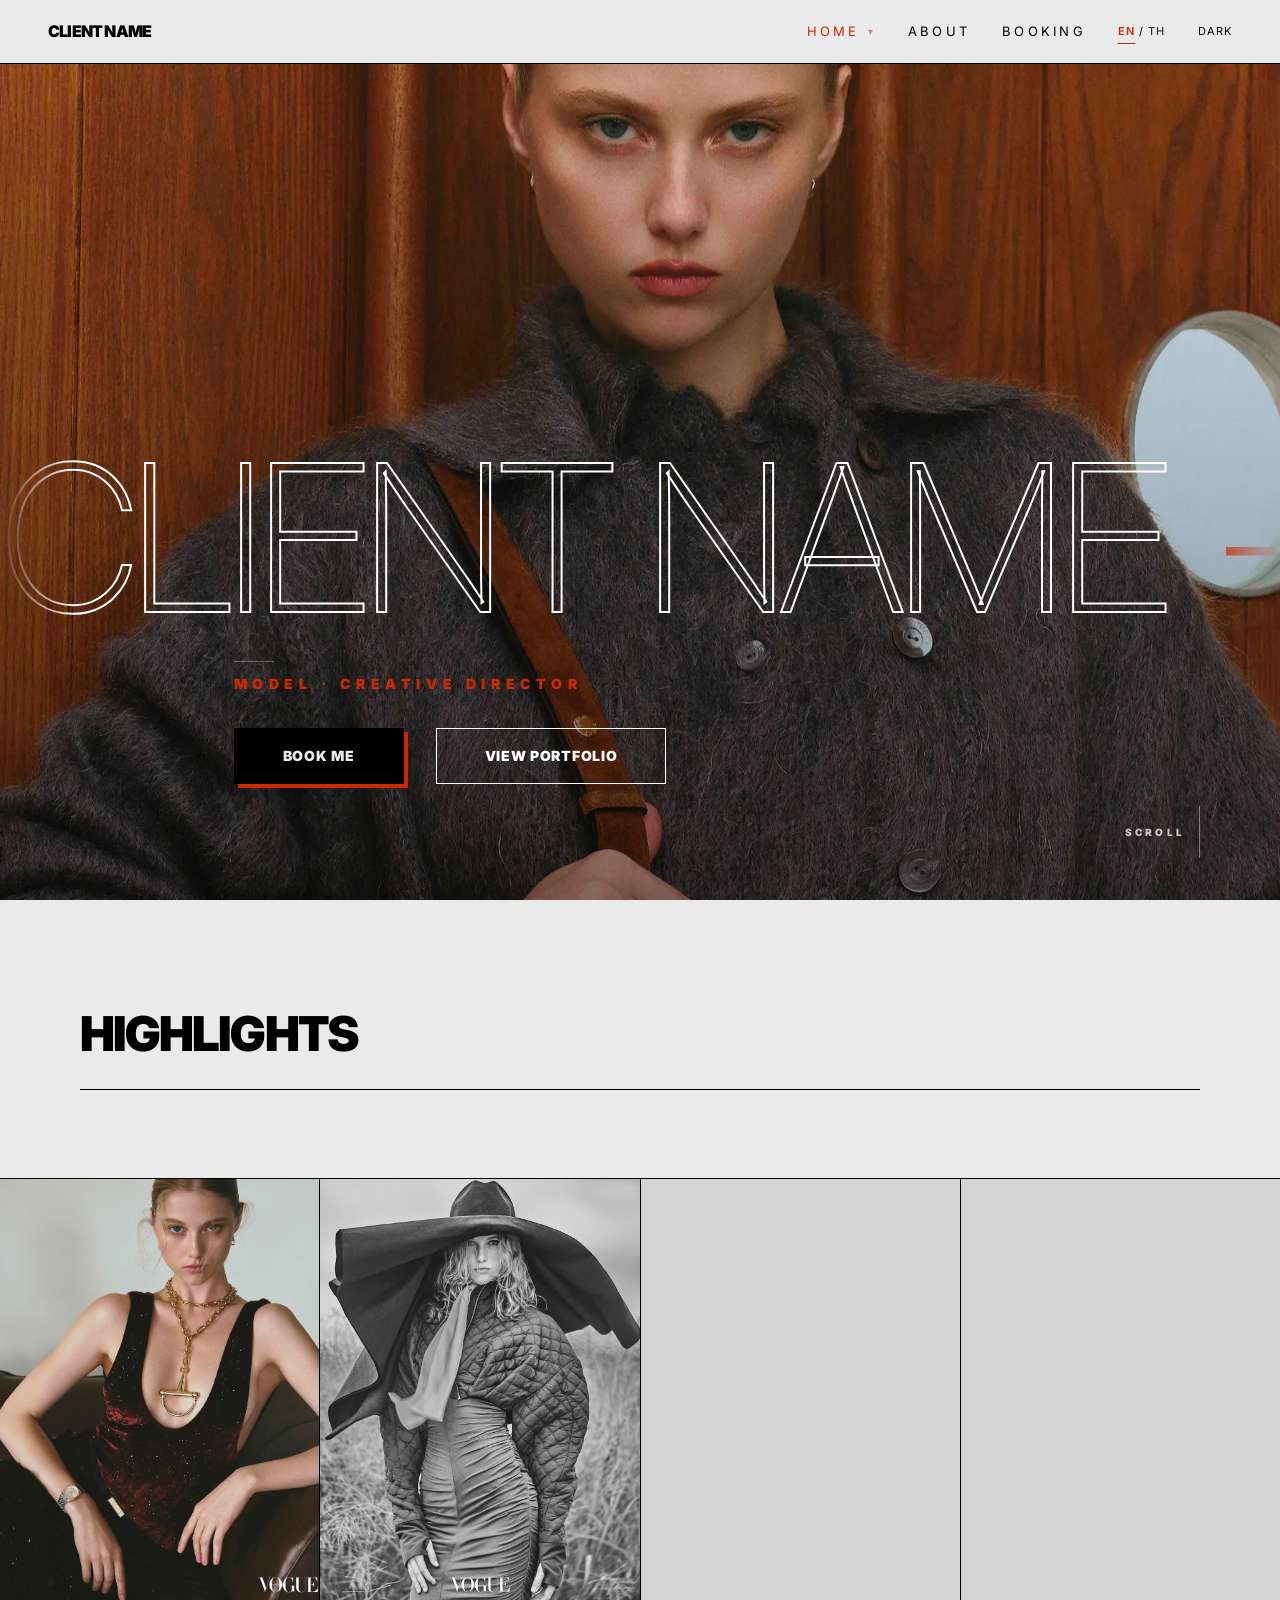
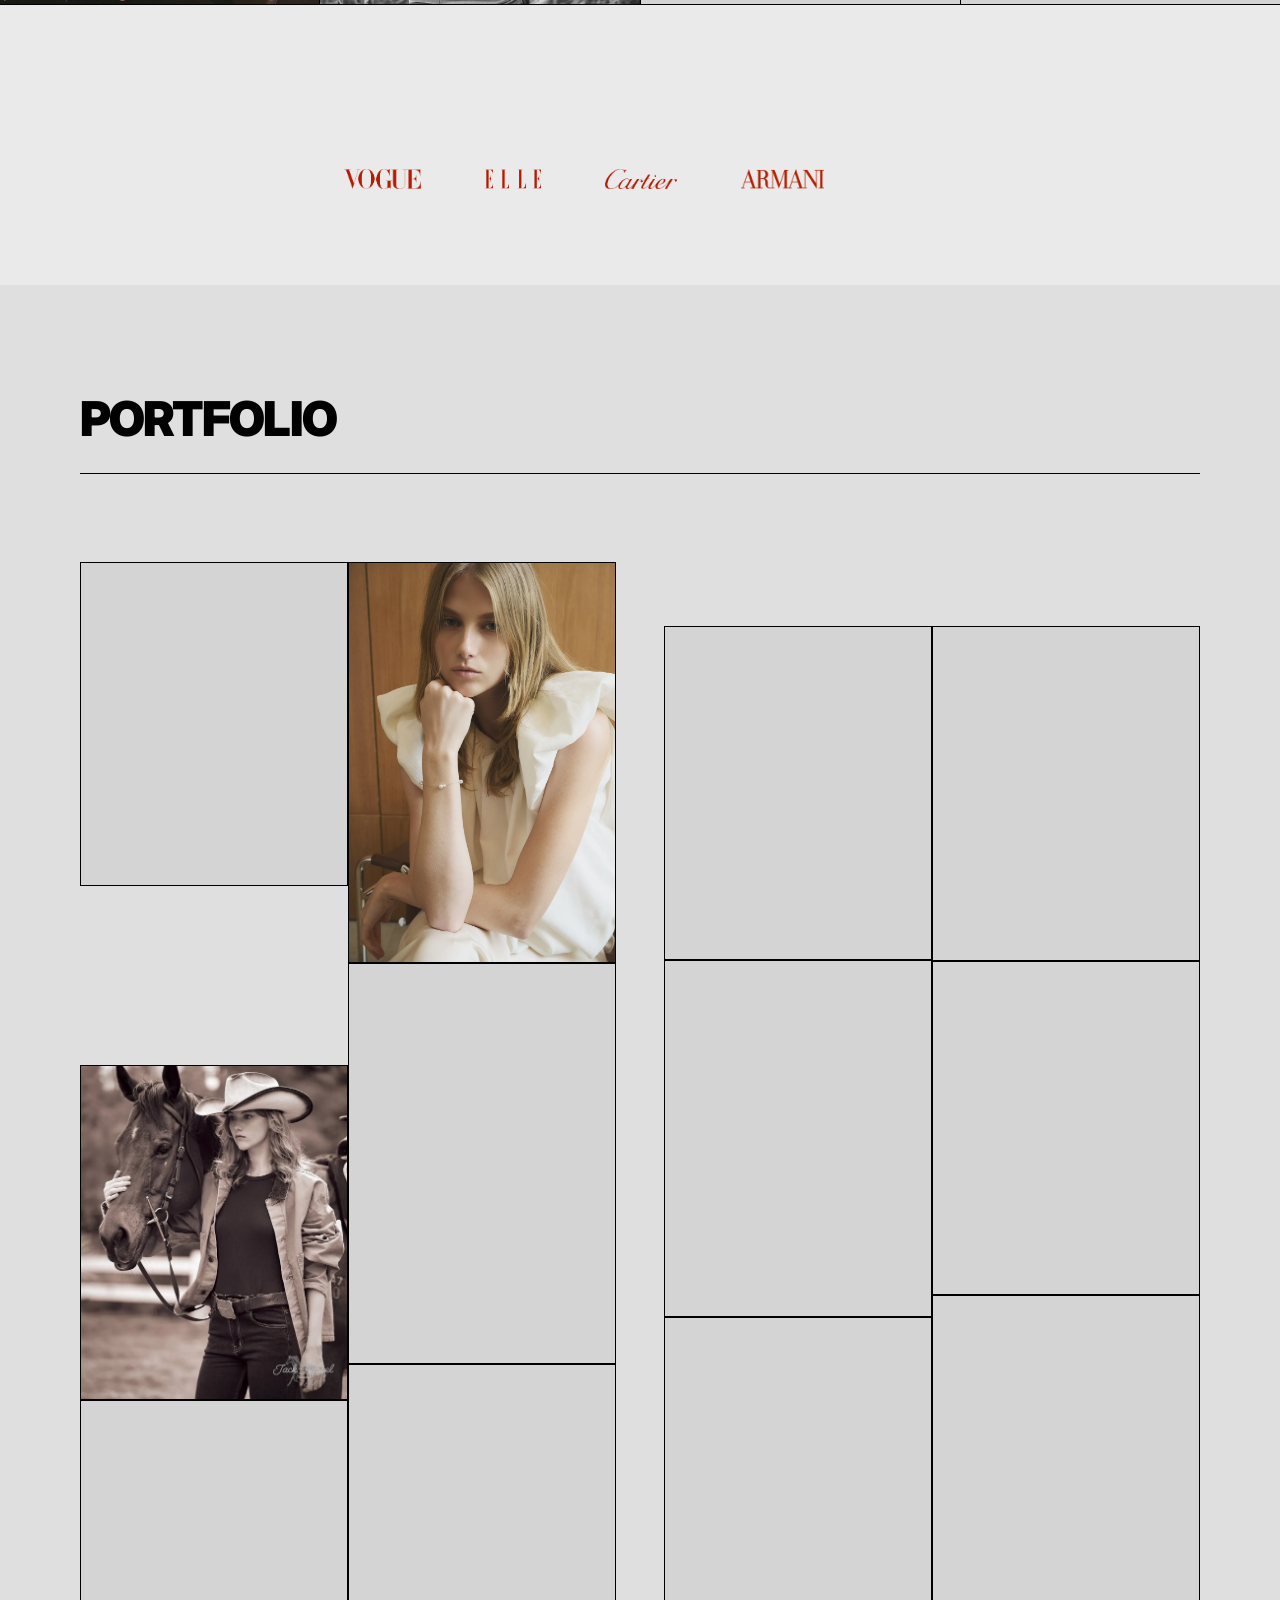
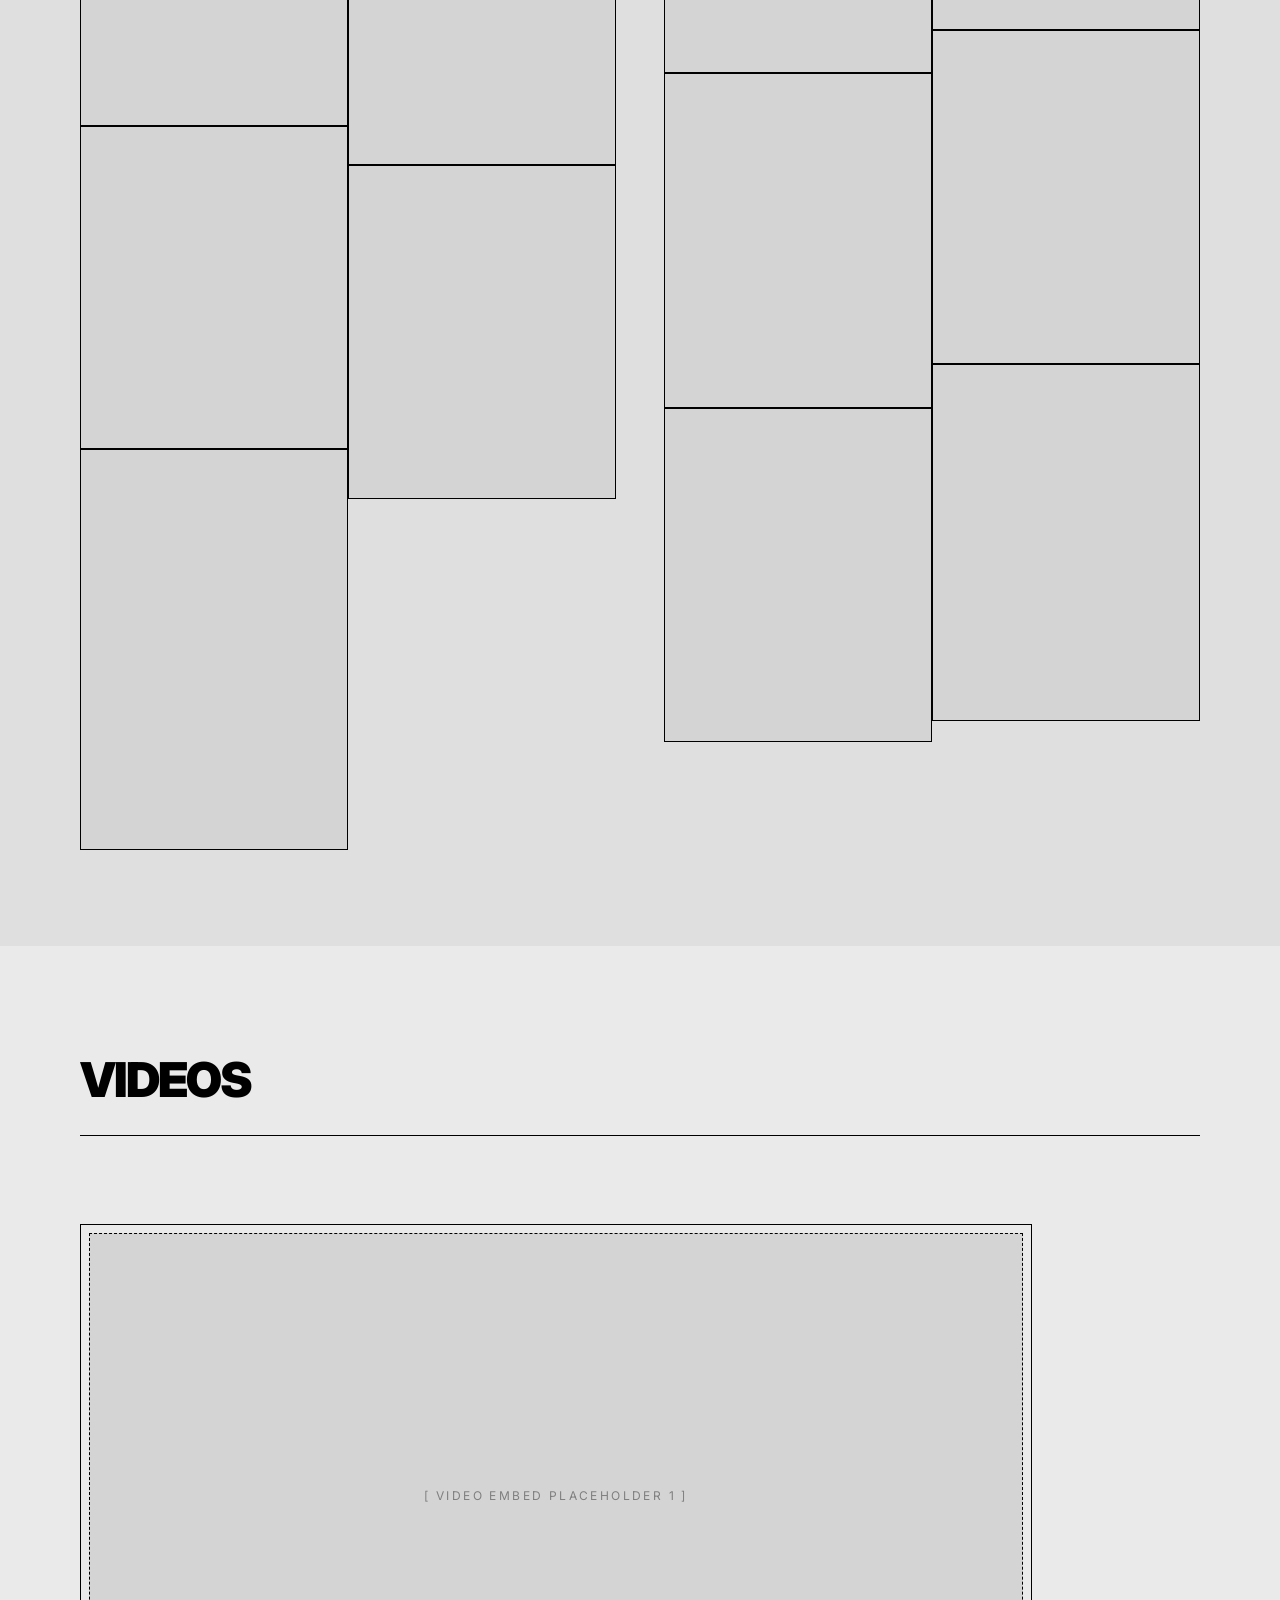
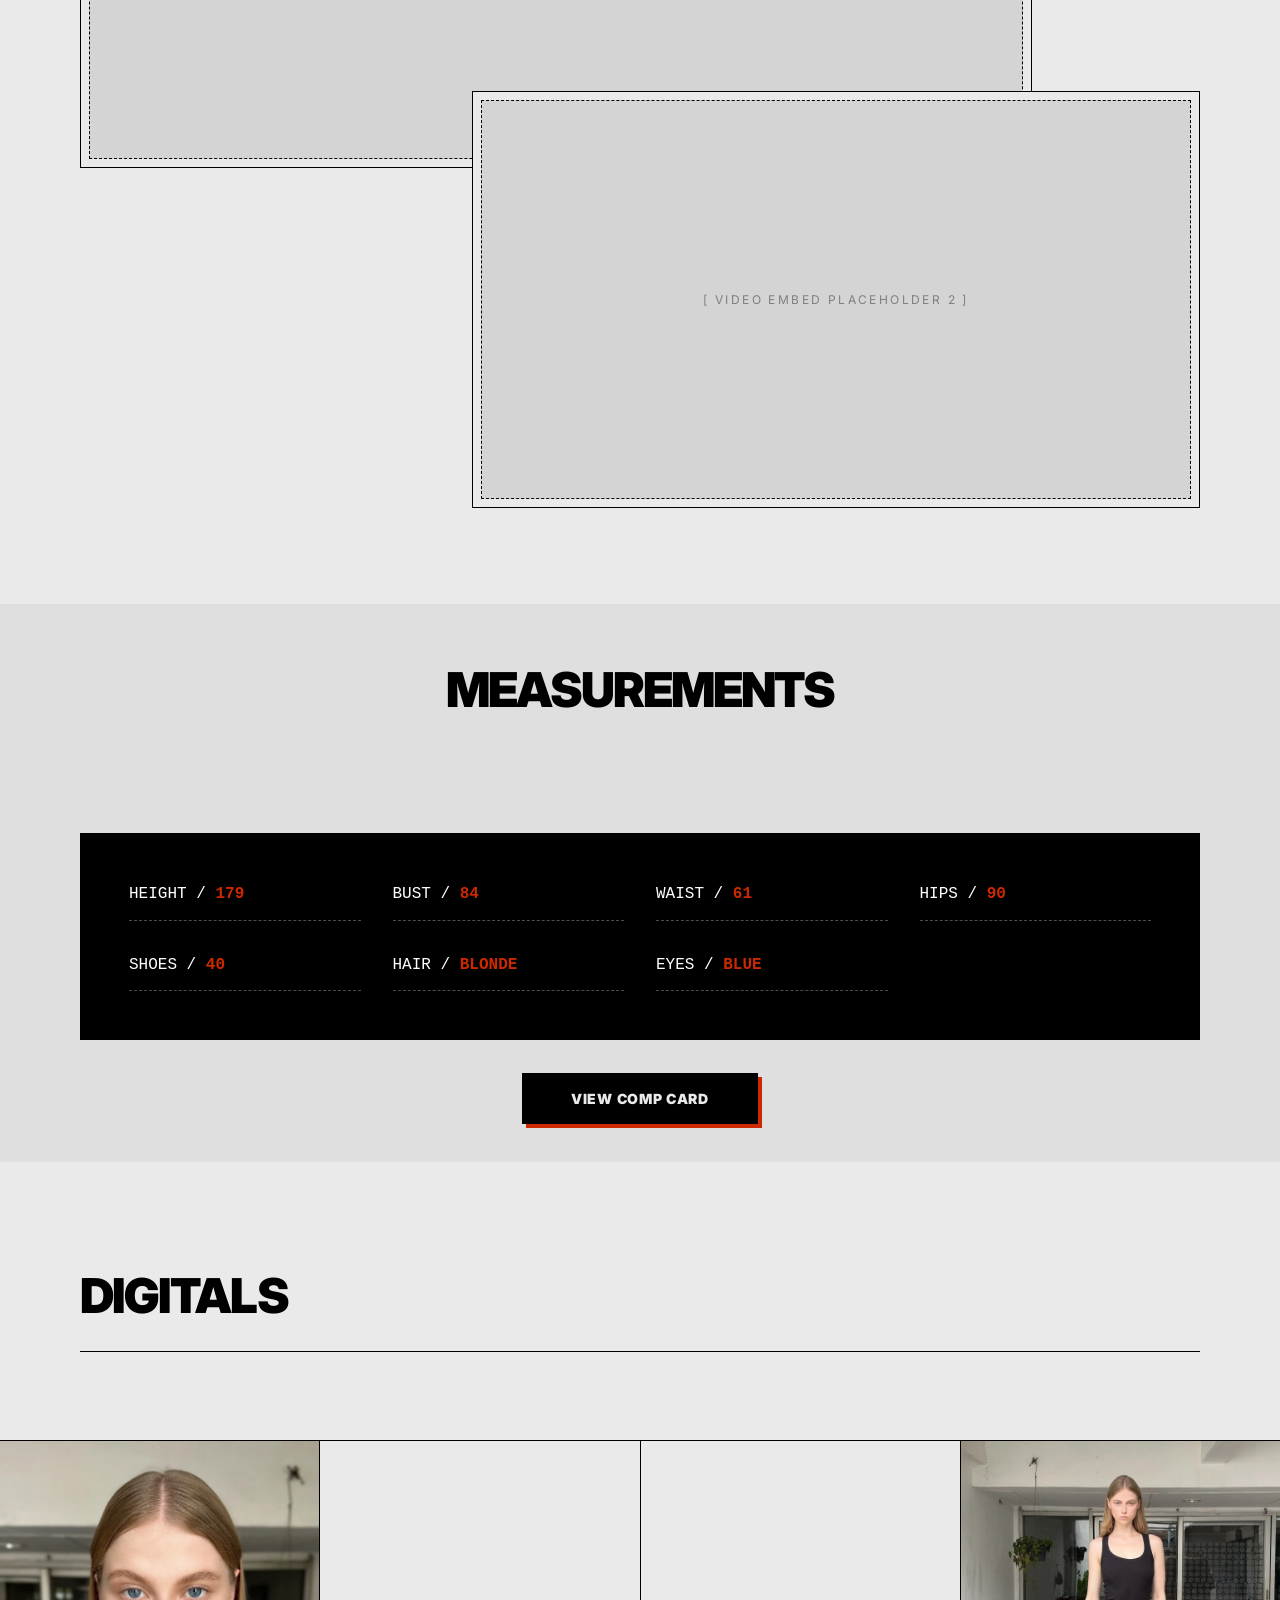
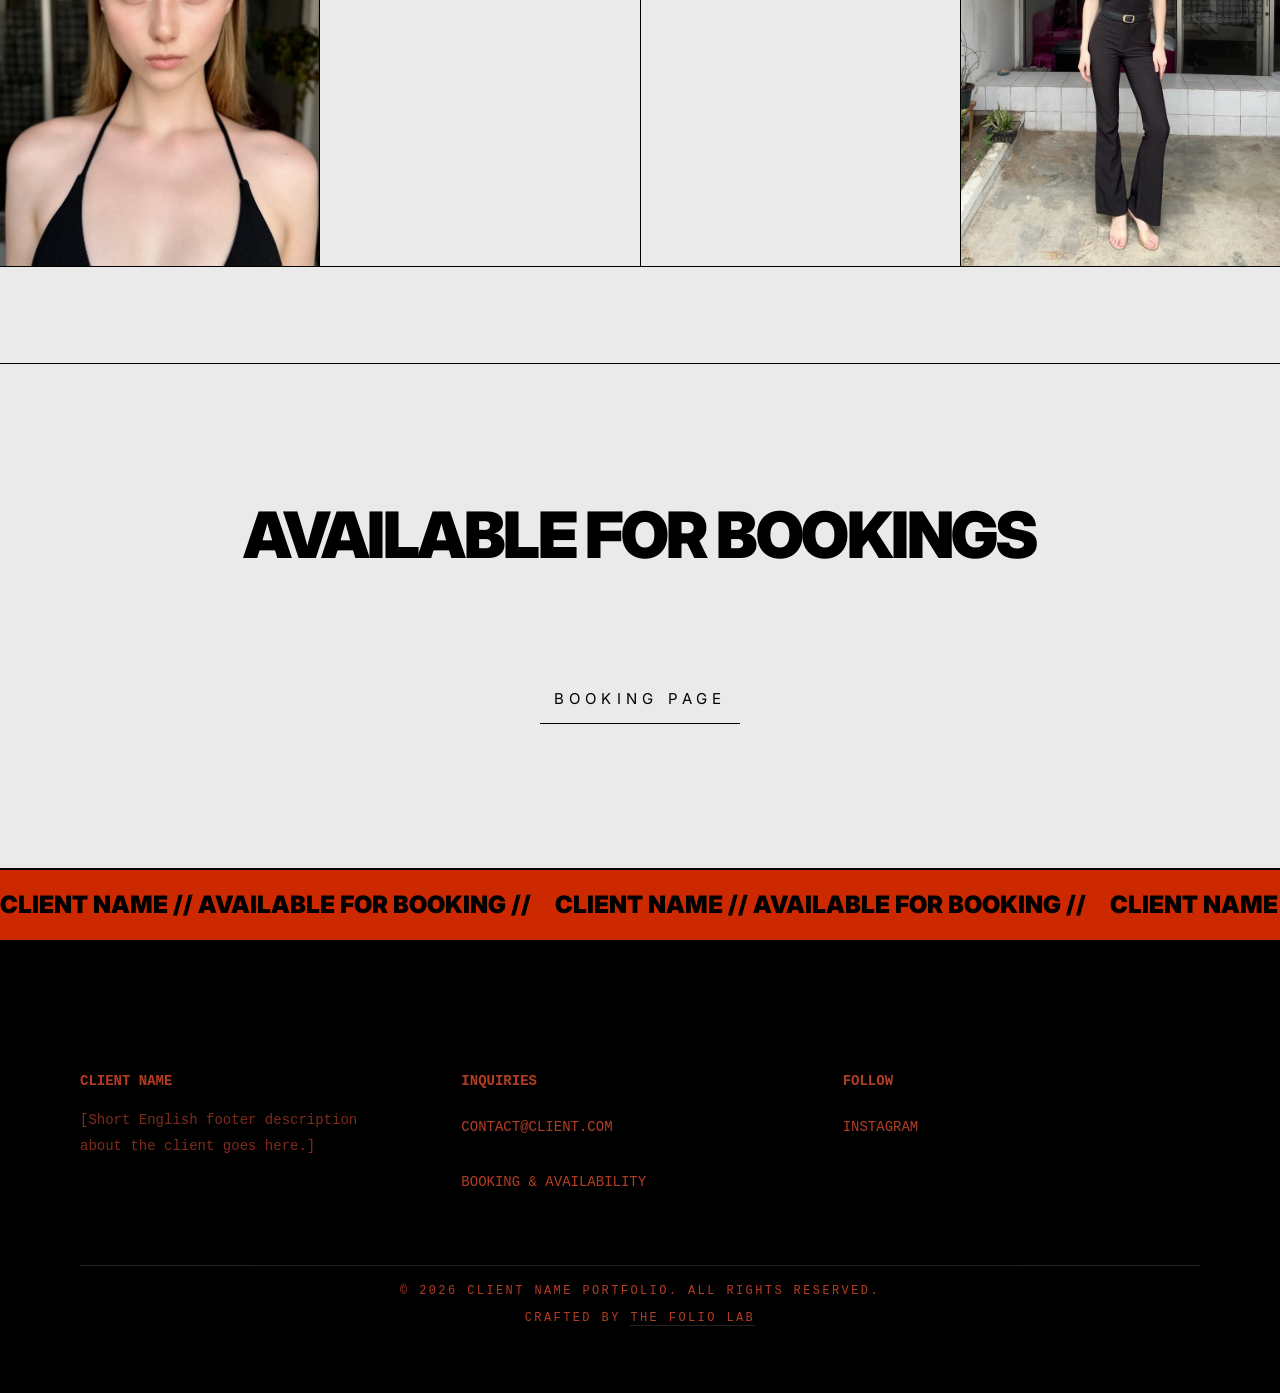
==== commit a28c6a76: "mobile overbleed fix" ====
--- a/index.html
+++ b/index.html
@@ -311,7 +311,7 @@
     <!-- Dedicated Comp Card Modal -->
     <div id="compCardModal" class="modal" role="dialog" aria-modal="true" aria-label="Comp Card">
         <img class="modal-content" id="compCardImg" alt="Client Comp Card" style="max-height: 80vh; border: 1px solid var(--text); box-shadow: 8px 8px 0px var(--gold);">
-        <div style="position: absolute; bottom: 40px; left: 50%; transform: translateX(-50%); z-index: 2001; text-align: center; width: 100%;">
+        <div class="comp-card-modal-note" style="position: absolute; bottom: 40px; left: 50%; transform: translateX(-50%); z-index: 2001; text-align: center; width: 100%;">
             <a href="#" id="compCardDownload" download="Comp_Card" class="btn-primary">
                 <span lang="en">Download PDF</span>
                 <span lang="th">ดาวน์โหลด PDF</span>
--- a/style.css
+++ b/style.css
@@ -27,6 +27,7 @@
     --dropdown-bg: #EAEAEA;
     --alt-bg: #DFDFDF;
     --border-subtle: #000000; /* HARSH 1px solid black wireframes */
+    --mobile-viewport-overbleed: 0px;
     color-scheme: light;
 }
 
@@ -82,6 +83,18 @@
     left: 0;
     right: 0;
     height: env(safe-area-inset-top);
+    background: var(--bg);
+    z-index: 1500;
+    pointer-events: none;
+}
+
+body::after {
+    content: "";
+    position: fixed;
+    left: 0;
+    right: 0;
+    bottom: 0;
+    height: env(safe-area-inset-bottom);
     background: var(--bg);
     z-index: 99;
     pointer-events: none;
@@ -211,6 +224,17 @@
     backdrop-filter: none;
     border-bottom: 1px solid var(--text); /* Clean structural line */
     transition: background-color 0.5s cubic-bezier(0.16, 1, 0.3, 1), transform 0.5s cubic-bezier(0.16, 1, 0.3, 1), padding 0.5s cubic-bezier(0.16, 1, 0.3, 1), border-color 0.5s cubic-bezier(0.16, 1, 0.3, 1);
+}
+
+nav::before {
+    content: "";
+    position: fixed;
+    top: calc(-1 * env(safe-area-inset-top));
+    left: 0;
+    right: 0;
+    height: env(safe-area-inset-top);
+    background: var(--bg);
+    pointer-events: none;
 }
 
 /* --- NAVIGATION ENTRANCE ANIMATION --- */
@@ -1017,7 +1041,9 @@
 /* --- NATIVE APP TRANSITIONS --- */
 .app-transition-curtain {
     position: fixed;
-    top: 0; left: 0; width: 100vw; height: 100vh;
+    inset: 0;
+    width: auto;
+    min-height: 100vh;
     background-color: var(--bg);
     z-index: 9999;
     pointer-events: none;
@@ -1038,7 +1064,9 @@
 /* --- BRUTALIST SPLASH SCREEN --- */
 .splash-screen {
     position: fixed;
-    top: 0; left: 0; width: 100vw; height: 100vh;
+    inset: 0;
+    width: auto;
+    min-height: 100vh;
     background-color: var(--bg);
     z-index: 10000;
     display: flex;
@@ -1049,6 +1077,13 @@
 .splash-screen.hidden {
     opacity: 0;
     visibility: hidden;
+}
+
+@supports (height: 100dvh) {
+    .app-transition-curtain,
+    .splash-screen {
+        min-height: 100dvh;
+    }
 }
 .splash-stack {
     display: flex;
@@ -1439,10 +1474,35 @@
 }
 
 @media (max-width: 768px) {
+    .modal {
+        top: calc(-1 * var(--mobile-viewport-overbleed));
+        bottom: calc(-1 * var(--mobile-viewport-overbleed));
+        height: auto;
+        min-height: calc(100vh + var(--mobile-viewport-overbleed) + var(--mobile-viewport-overbleed));
+        min-height: calc(100svh + var(--mobile-viewport-overbleed) + var(--mobile-viewport-overbleed));
+    }
+
+    .modal-content {
+        max-height: calc(100svh - 32px);
+    }
+
+    .modal.is-immersive .modal-content {
+        height: 100svh;
+        max-height: 100svh;
+    }
+
+    .comp-card-modal-note {
+        bottom: calc(var(--mobile-viewport-overbleed) + max(40px, env(safe-area-inset-bottom))) !important;
+    }
+
+    #compCardImg {
+        max-height: calc(100svh - 160px) !important;
+    }
+
     .modal-caption {
         left: 16px;
         right: 16px;
-        bottom: max(16px, env(safe-area-inset-bottom));
+        bottom: calc(var(--mobile-viewport-overbleed) + max(16px, env(safe-area-inset-bottom)));
         max-width: none;
         max-height: 30vh;
         padding: 14px 16px;
@@ -1454,7 +1514,7 @@
 
     .modal-caption-toggle {
         right: 16px;
-        bottom: calc(max(16px, env(safe-area-inset-bottom)) + 56px);
+        bottom: calc(var(--mobile-viewport-overbleed) + max(16px, env(safe-area-inset-bottom)) + 56px);
         font-size: 9px;
         letter-spacing: 0.2em;
         padding: 10px 12px;
@@ -1462,7 +1522,7 @@
 
     .modal-fullscreen-toggle {
         right: 16px;
-        bottom: calc(max(16px, env(safe-area-inset-bottom)) + 104px);
+        bottom: calc(var(--mobile-viewport-overbleed) + max(16px, env(safe-area-inset-bottom)) + 104px);
         font-size: 9px;
         letter-spacing: 0.2em;
         padding: 10px 12px;
@@ -1600,7 +1660,10 @@
 
 /* Tablet & Small Laptops (1024px and below) */
 @media (max-width: 1024px) {
-    :root { --margin: 64px; }
+    :root {
+        --margin: 64px;
+        --mobile-viewport-overbleed: 15vh;
+    }
     h1 { font-size: 80px; }
 
     /* Trigger Mobile Hamburger Menu on Tablets */
@@ -1608,11 +1671,14 @@
 
     .nav-links {
         position: fixed;
-        top: 0;
+        top: calc(-1 * var(--mobile-viewport-overbleed));
         right: 0;
+        bottom: calc(-1 * var(--mobile-viewport-overbleed));
         transform: translateX(100%);
         width: 100%;
-        height: 100vh;
+        height: auto;
+        min-height: calc(100vh + var(--mobile-viewport-overbleed) + var(--mobile-viewport-overbleed));
+        min-height: calc(100svh + var(--mobile-viewport-overbleed) + var(--mobile-viewport-overbleed));
         background: var(--nav-bg);
         -webkit-backdrop-filter: blur(10px);
         backdrop-filter: blur(10px);
@@ -1622,7 +1688,7 @@
         gap: 16px;
         transition: transform 0.4s cubic-bezier(0.16, 1, 0.3, 1); /* Faster snap */
         z-index: 1000;
-        padding: 96px 48px;
+        padding: calc(96px + var(--mobile-viewport-overbleed) + env(safe-area-inset-top)) 48px calc(96px + var(--mobile-viewport-overbleed) + env(safe-area-inset-bottom));
         margin-left: 0;
         overflow-x: hidden;
         overflow-y: auto;
@@ -1713,8 +1779,7 @@
     :root {
         --margin: 48px;
         --gutter: 16px;
-        --hero-mobile-overbleed: 15vh;
-        --splash-mobile-overbleed: 15vh;
+        --hero-mobile-overbleed: var(--mobile-viewport-overbleed);
     }
     
     h1 { font-size: 64px; }
@@ -1725,9 +1790,35 @@
 
     nav { padding: 0 24px; }
 
+    html,
+    body {
+        min-height: 100vh;
+        min-height: 100dvh;
+    }
+
+    body::after {
+        bottom: calc(-1 * var(--mobile-viewport-overbleed));
+        height: calc(var(--mobile-viewport-overbleed) + env(safe-area-inset-bottom));
+    }
+
+    .app-transition-curtain,
+    .splash-screen {
+        top: calc(-1 * var(--mobile-viewport-overbleed));
+        bottom: calc(-1 * var(--mobile-viewport-overbleed));
+        min-height: calc(100vh + var(--mobile-viewport-overbleed) + var(--mobile-viewport-overbleed));
+        min-height: calc(100svh + var(--mobile-viewport-overbleed) + var(--mobile-viewport-overbleed));
+    }
+
+    .splash-screen {
+        padding-top: calc(var(--mobile-viewport-overbleed) + env(safe-area-inset-top));
+        padding-bottom: calc(var(--mobile-viewport-overbleed) + env(safe-area-inset-bottom));
+    }
+
     .hero {
         height: calc(100vh + var(--hero-mobile-overbleed));
+        height: calc(100lvh + var(--hero-mobile-overbleed));
         min-height: calc(100vh + var(--hero-mobile-overbleed));
+        min-height: calc(100svh + var(--hero-mobile-overbleed));
         overflow: hidden;
         padding-bottom: calc(var(--margin) + 8vh + var(--hero-mobile-overbleed) + env(safe-area-inset-bottom));
     }
@@ -1736,14 +1827,6 @@
         top: 0;
         bottom: auto;
         height: calc(100% + var(--hero-mobile-overbleed));
-    }
-
-    .splash-screen {
-        top: calc(-1 * var(--splash-mobile-overbleed));
-        height: calc(100vh + var(--splash-mobile-overbleed) + var(--splash-mobile-overbleed));
-        min-height: calc(100svh + var(--splash-mobile-overbleed) + var(--splash-mobile-overbleed));
-        padding-top: calc(var(--splash-mobile-overbleed) + env(safe-area-inset-top));
-        padding-bottom: calc(var(--splash-mobile-overbleed) + env(safe-area-inset-bottom));
     }
 
     .hero-content {
@@ -1822,6 +1905,10 @@
 
     /* Client Logos */
     [style*="gap: 120px"] { gap: 64px !important; }
+
+    footer {
+        padding-bottom: calc(64px + var(--mobile-viewport-overbleed) + env(safe-area-inset-bottom));
+    }
 
     .footer-ticker span { font-size: 18px; padding-right: 16px; }
 }
@@ -1864,7 +1951,7 @@
         width: min(220px, calc(100vw - 48px));
     }
     .btn-primary, .btn-secondary { padding: 12px 24px; font-size: 12px; letter-spacing: 0.2em; }
-    .hero-scroll-hint, .about-scroll-hint { right: 24px; bottom: 24px; }
+    .hero-scroll-hint, .about-scroll-hint { right: 24px; bottom: calc(24px + env(safe-area-inset-bottom)); }
     .scroll-hint { gap: 10px; font-size: 9px; letter-spacing: 0.26em; }
     .scroll-hint__line { height: 38px; }
 
@@ -1895,7 +1982,7 @@
     .cta-section { padding: 96px 0; }
     .btn-bold { min-width: unset; width: 70%; margin: 16px auto; font-size: 12px; letter-spacing: 0.25em; padding: 8px 0; }
     
-    footer { padding: 96px 0 96px; }
+    footer { padding: 96px 0 calc(96px + var(--mobile-viewport-overbleed) + env(safe-area-inset-bottom)); }
 
     /* Refine Bio Readability */
     .split-layout .bio { 
@@ -1914,7 +2001,7 @@
     .contact-list .btn-bold { min-width: unset; width: 100%; margin: 8px 0; font-size: 11px; letter-spacing: 0.2em; }
 
     .back-to-top {
-        bottom: 24px;
+        bottom: calc(24px + env(safe-area-inset-bottom));
         right: 24px;
         padding: 12px 16px;
         font-size: 9px;
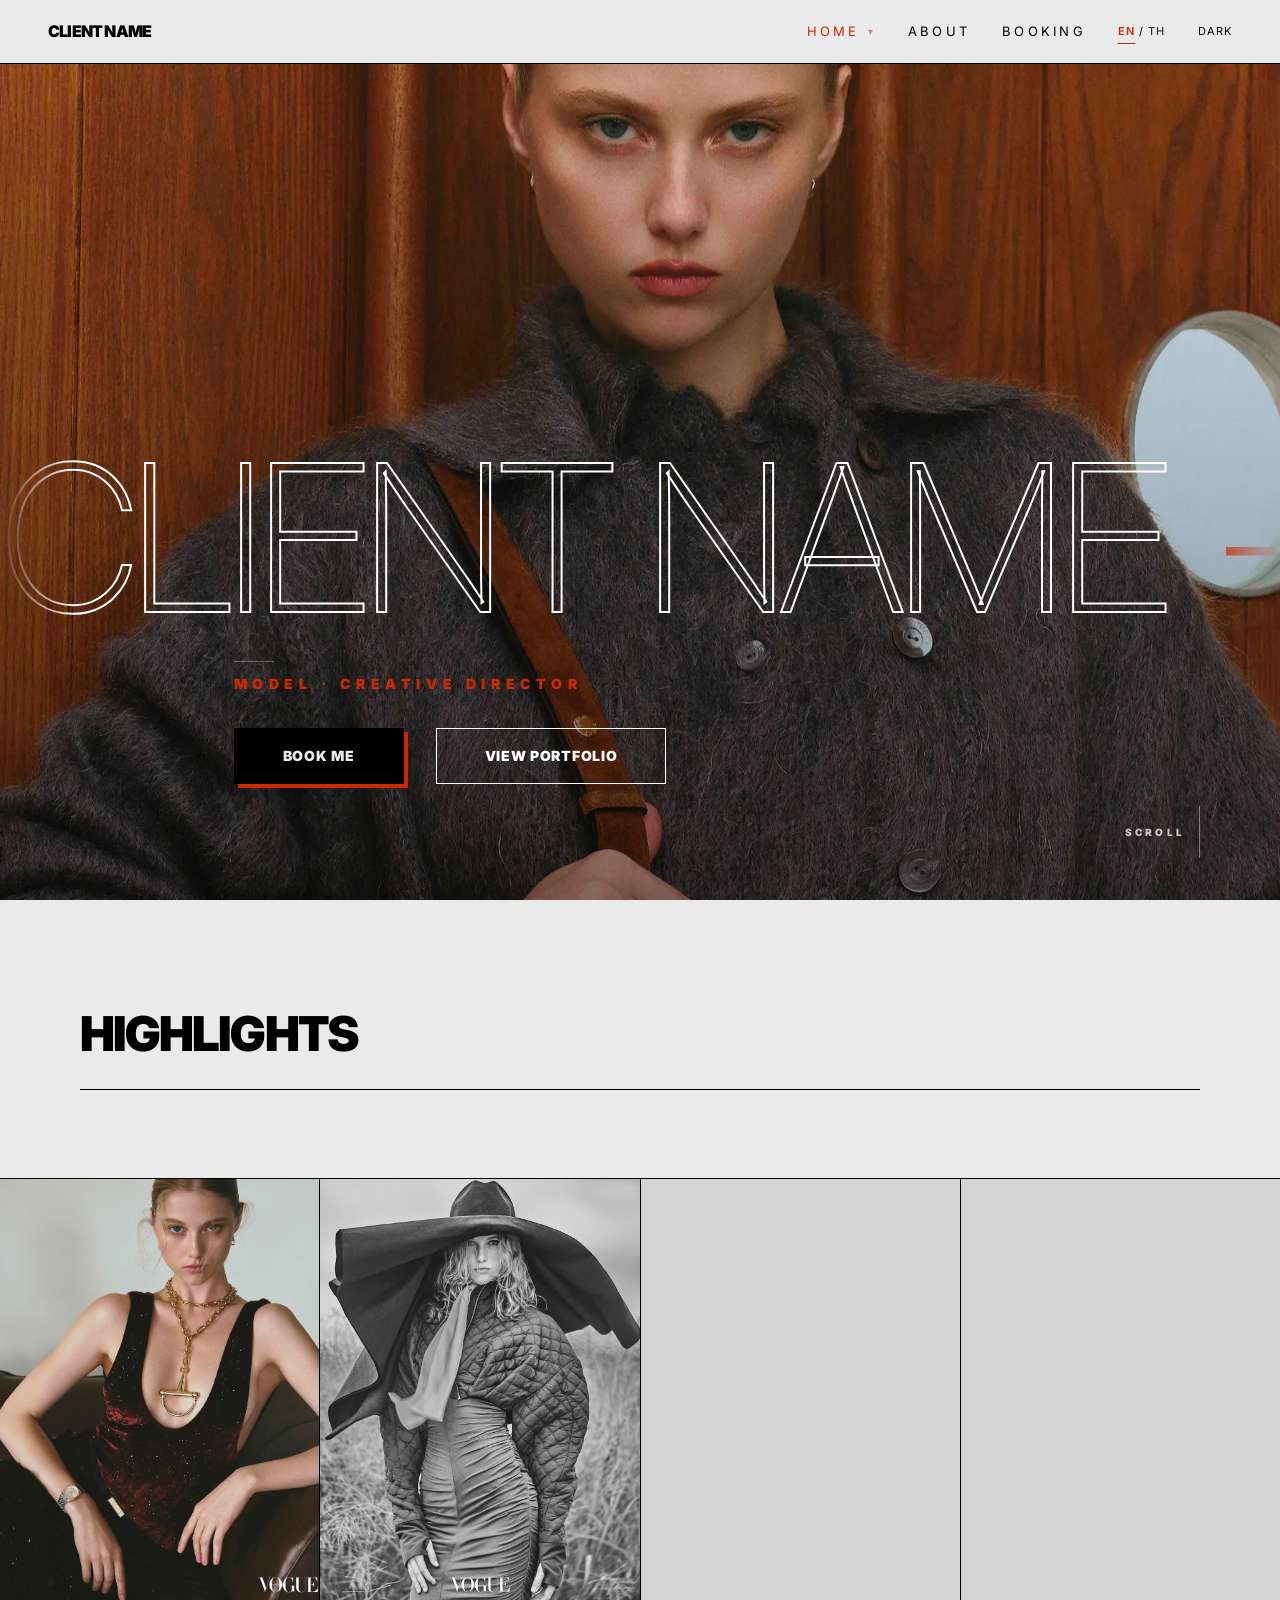
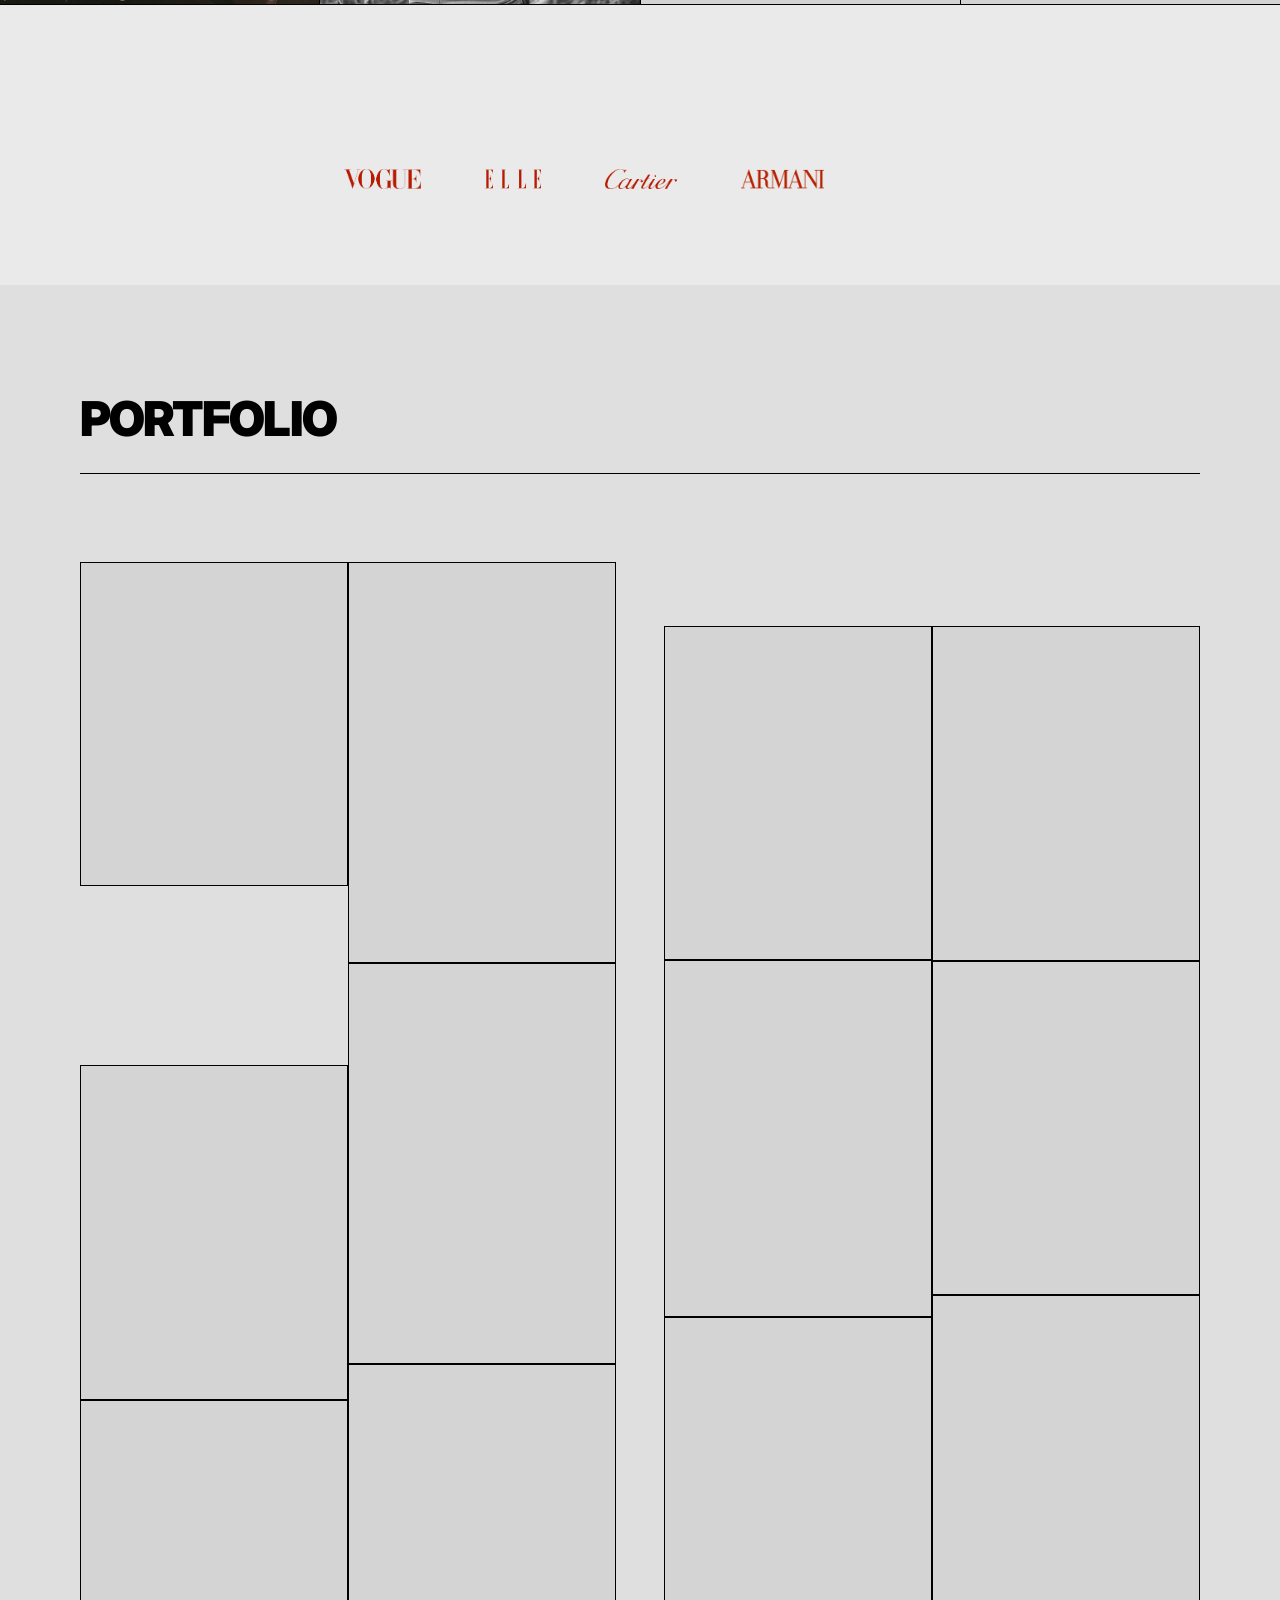
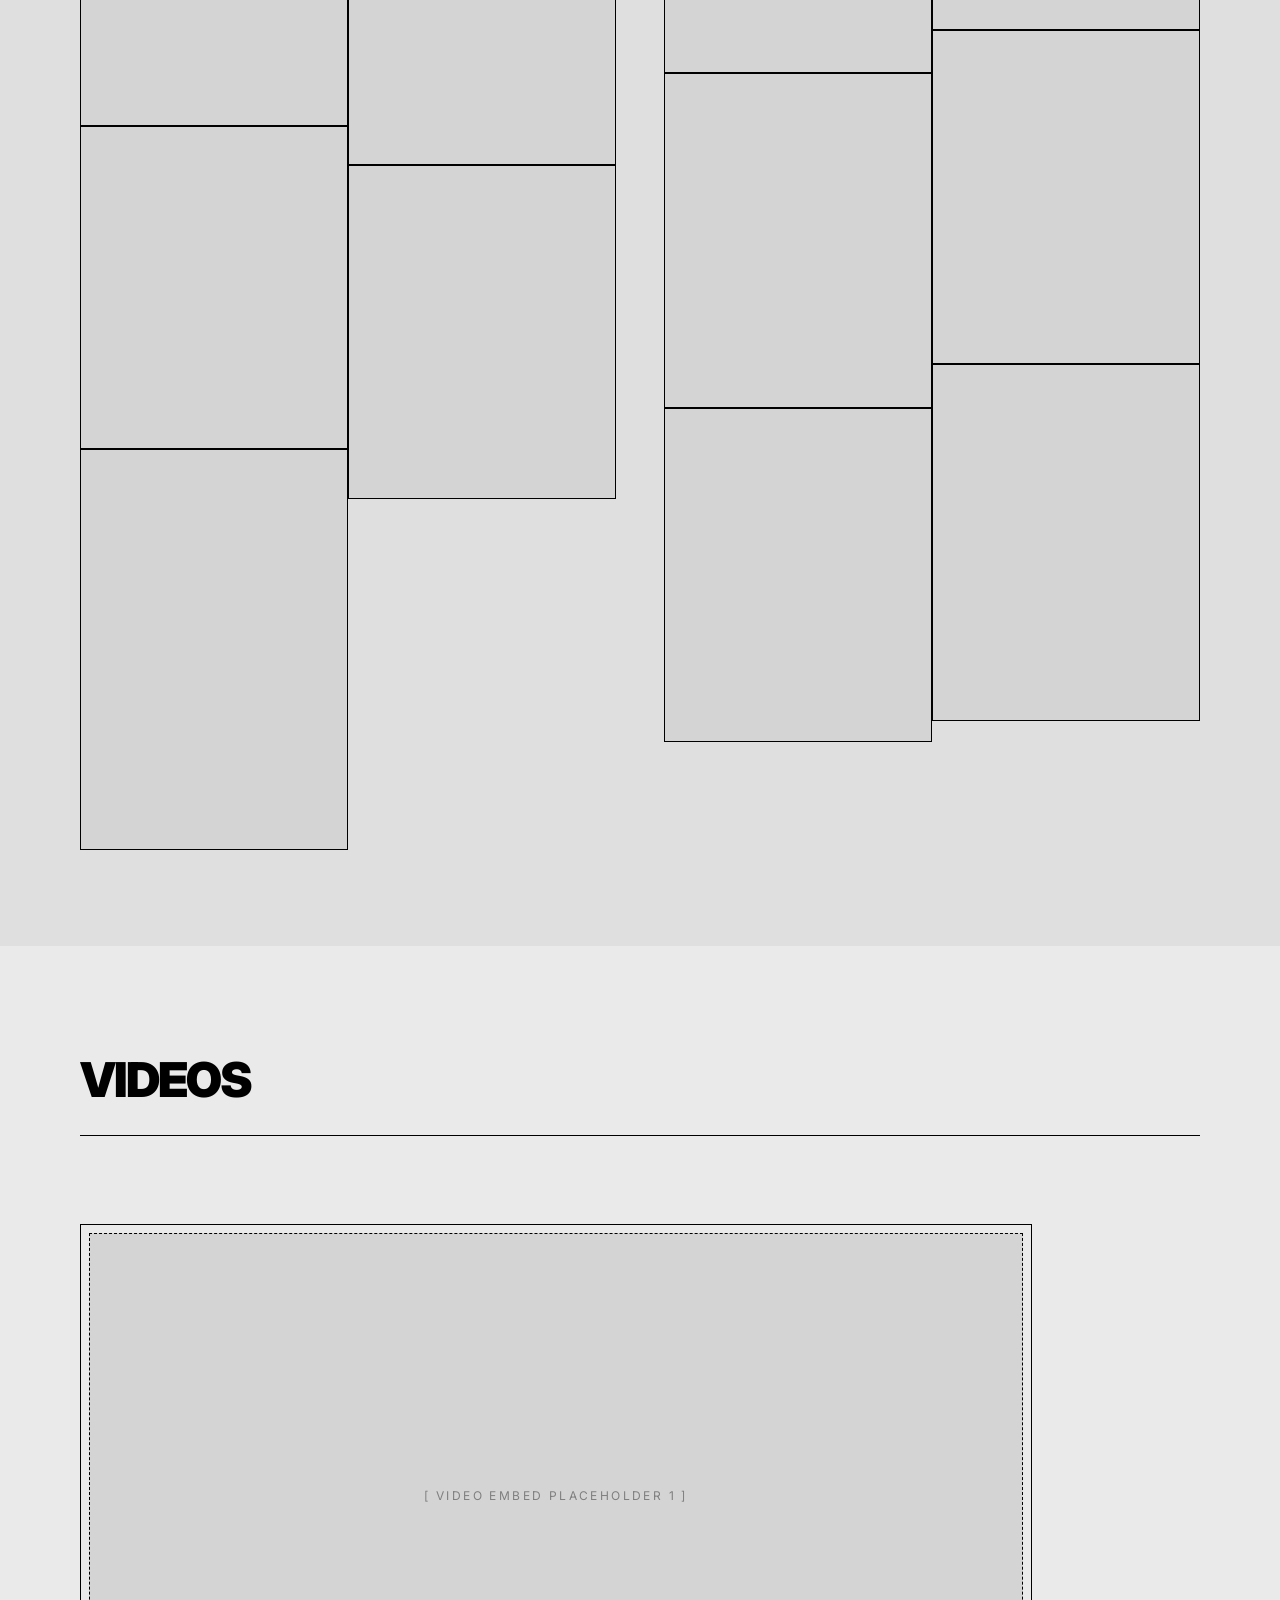
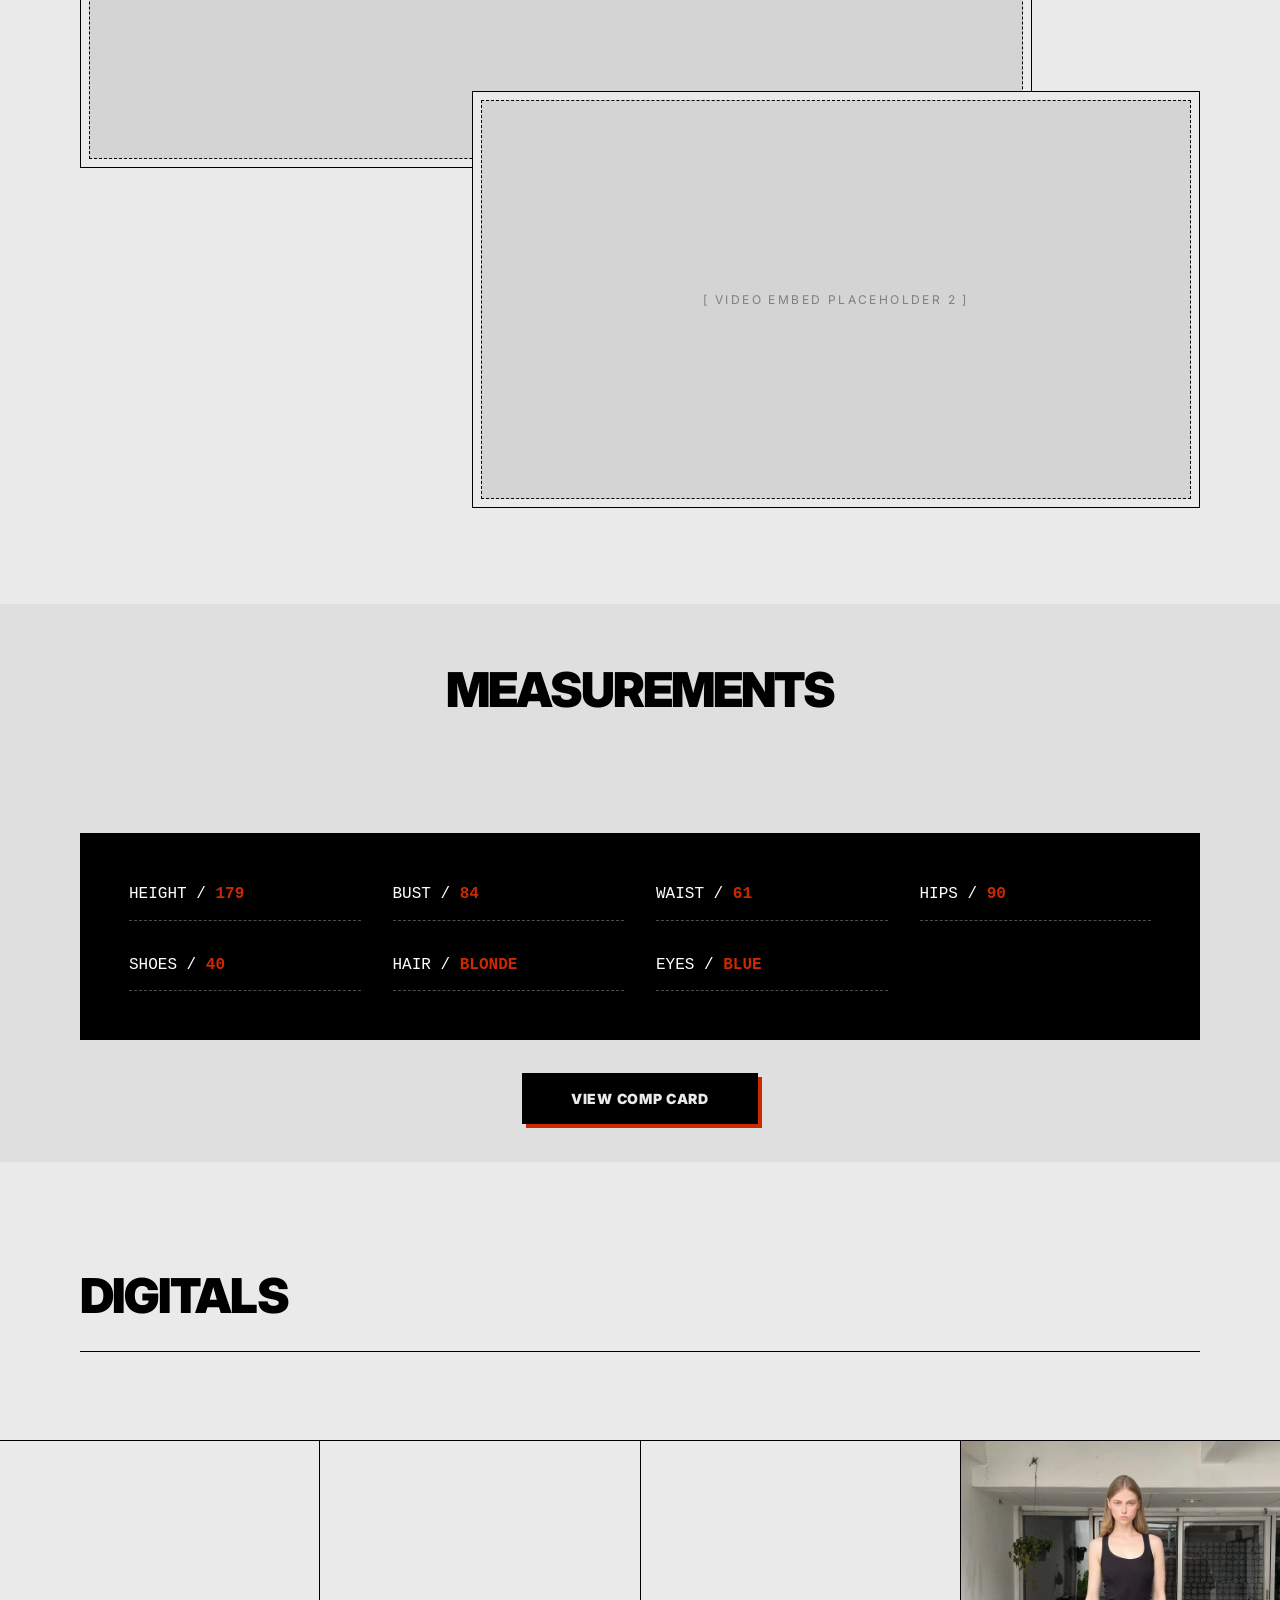
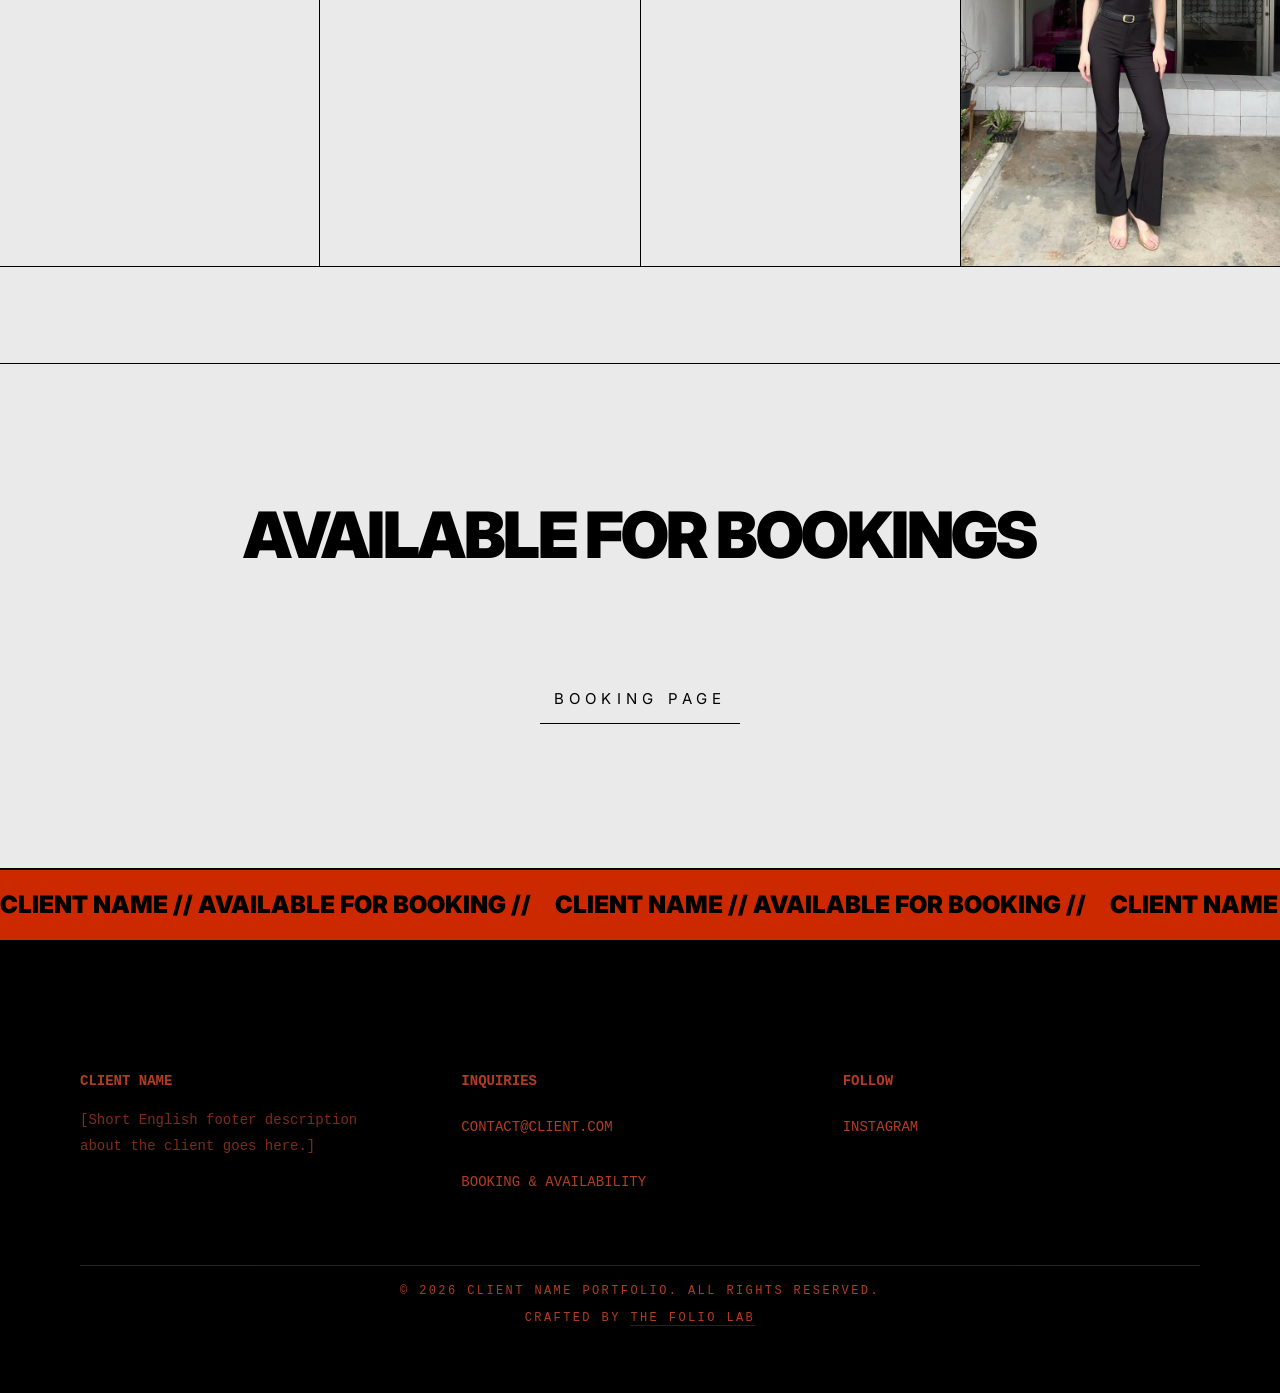
==== commit d1ade31e: "Overbleed mobile I" ====
--- a/index.html
+++ b/index.html
@@ -67,6 +67,8 @@
             const isReload = navEntries.length > 0 ? navEntries[0].type === 'reload' : (window.performance && performance.navigation && performance.navigation.type === 1);
             if (sessionStorage.getItem('hasSeenSplash') && !isReload) {
                 document.getElementById('splash-screen').style.display = 'none';
+            } else {
+                document.body.classList.add('splash-active');
             }
         })();
     </script>
--- a/style.css
+++ b/style.css
@@ -28,6 +28,7 @@
     --alt-bg: #DFDFDF;
     --border-subtle: #000000; /* HARSH 1px solid black wireframes */
     --mobile-viewport-overbleed: 0px;
+    --mobile-edge-bg: var(--bg);
     color-scheme: light;
 }
 
@@ -76,6 +77,23 @@
     max-width: 100%;
 }
 
+body.splash-active {
+    background-color: var(--bg);
+}
+
+body.splash-active nav,
+body.splash-active .hero,
+body.splash-active section,
+body.splash-active footer,
+body.splash-active .back-to-top,
+body.splash-active .modal {
+    visibility: hidden;
+}
+
+body.splash-active .splash-screen {
+    visibility: visible;
+}
+
 body::before {
     content: "";
     position: fixed;
@@ -95,9 +113,34 @@
     right: 0;
     bottom: 0;
     height: env(safe-area-inset-bottom);
-    background: var(--bg);
+    background: var(--mobile-edge-bg);
     z-index: 99;
     pointer-events: none;
+}
+
+@media (max-width: 1024px) {
+    html,
+    body {
+        min-height: 100vh;
+        min-height: 100lvh;
+        background-color: var(--bg);
+        overscroll-behavior-y: none;
+    }
+
+    body {
+        min-height: calc(100lvh + var(--mobile-viewport-overbleed));
+    }
+
+    body::before {
+        top: calc(-1 * var(--mobile-viewport-overbleed));
+        height: calc(var(--mobile-viewport-overbleed) + env(safe-area-inset-top));
+    }
+
+    body::after {
+        bottom: calc(-1 * var(--mobile-viewport-overbleed));
+        height: calc(var(--mobile-viewport-overbleed) + env(safe-area-inset-bottom));
+        z-index: 1500;
+    }
 }
 
 @supports (overflow: clip) {
@@ -1068,12 +1111,37 @@
     width: auto;
     min-height: 100vh;
     background-color: var(--bg);
+    box-shadow: 0 0 0 100vmax var(--bg);
     z-index: 10000;
     display: flex;
     justify-content: center;
     align-items: center;
+    isolation: isolate;
+    overflow: visible;
     transition: opacity 1.2s cubic-bezier(0.16, 1, 0.3, 1), visibility 1.2s;
 }
+
+.splash-screen::before,
+.splash-screen::after {
+    content: "";
+    position: fixed;
+    left: 0;
+    right: 0;
+    background: var(--bg);
+    pointer-events: none;
+    z-index: 0;
+}
+
+.splash-screen::before {
+    top: -40vh;
+    height: 40vh;
+}
+
+.splash-screen::after {
+    bottom: -60vh;
+    height: 80vh;
+}
+
 .splash-screen.hidden {
     opacity: 0;
     visibility: hidden;
@@ -1086,6 +1154,8 @@
     }
 }
 .splash-stack {
+    position: relative;
+    z-index: 1;
     display: flex;
     flex-direction: column;
     align-items: center;
@@ -1476,8 +1546,9 @@
 @media (max-width: 768px) {
     .modal {
         top: calc(-1 * var(--mobile-viewport-overbleed));
-        bottom: calc(-1 * var(--mobile-viewport-overbleed));
-        height: auto;
+        bottom: auto;
+        height: calc(100vh + var(--mobile-viewport-overbleed) + var(--mobile-viewport-overbleed));
+        height: calc(100lvh + var(--mobile-viewport-overbleed) + var(--mobile-viewport-overbleed));
         min-height: calc(100vh + var(--mobile-viewport-overbleed) + var(--mobile-viewport-overbleed));
         min-height: calc(100svh + var(--mobile-viewport-overbleed) + var(--mobile-viewport-overbleed));
     }
@@ -1673,10 +1744,11 @@
         position: fixed;
         top: calc(-1 * var(--mobile-viewport-overbleed));
         right: 0;
-        bottom: calc(-1 * var(--mobile-viewport-overbleed));
+        bottom: auto;
         transform: translateX(100%);
         width: 100%;
-        height: auto;
+        height: calc(100vh + var(--mobile-viewport-overbleed) + var(--mobile-viewport-overbleed));
+        height: calc(100lvh + var(--mobile-viewport-overbleed) + var(--mobile-viewport-overbleed));
         min-height: calc(100vh + var(--mobile-viewport-overbleed) + var(--mobile-viewport-overbleed));
         min-height: calc(100svh + var(--mobile-viewport-overbleed) + var(--mobile-viewport-overbleed));
         background: var(--nav-bg);
@@ -1790,21 +1862,12 @@
 
     nav { padding: 0 24px; }
 
-    html,
-    body {
-        min-height: 100vh;
-        min-height: 100dvh;
-    }
-
-    body::after {
-        bottom: calc(-1 * var(--mobile-viewport-overbleed));
-        height: calc(var(--mobile-viewport-overbleed) + env(safe-area-inset-bottom));
-    }
-
     .app-transition-curtain,
     .splash-screen {
         top: calc(-1 * var(--mobile-viewport-overbleed));
-        bottom: calc(-1 * var(--mobile-viewport-overbleed));
+        bottom: auto;
+        height: calc(100vh + var(--mobile-viewport-overbleed) + var(--mobile-viewport-overbleed));
+        height: calc(100lvh + var(--mobile-viewport-overbleed) + var(--mobile-viewport-overbleed));
         min-height: calc(100vh + var(--mobile-viewport-overbleed) + var(--mobile-viewport-overbleed));
         min-height: calc(100svh + var(--mobile-viewport-overbleed) + var(--mobile-viewport-overbleed));
     }
@@ -1812,6 +1875,16 @@
     .splash-screen {
         padding-top: calc(var(--mobile-viewport-overbleed) + env(safe-area-inset-top));
         padding-bottom: calc(var(--mobile-viewport-overbleed) + env(safe-area-inset-bottom));
+    }
+
+    .splash-screen::before {
+        top: calc(-1 * var(--mobile-viewport-overbleed) * 2);
+        height: calc(var(--mobile-viewport-overbleed) * 2 + env(safe-area-inset-top));
+    }
+
+    .splash-screen::after {
+        bottom: calc(-1 * var(--mobile-viewport-overbleed) * 3);
+        height: calc(var(--mobile-viewport-overbleed) * 4 + env(safe-area-inset-bottom));
     }
 
     .hero {
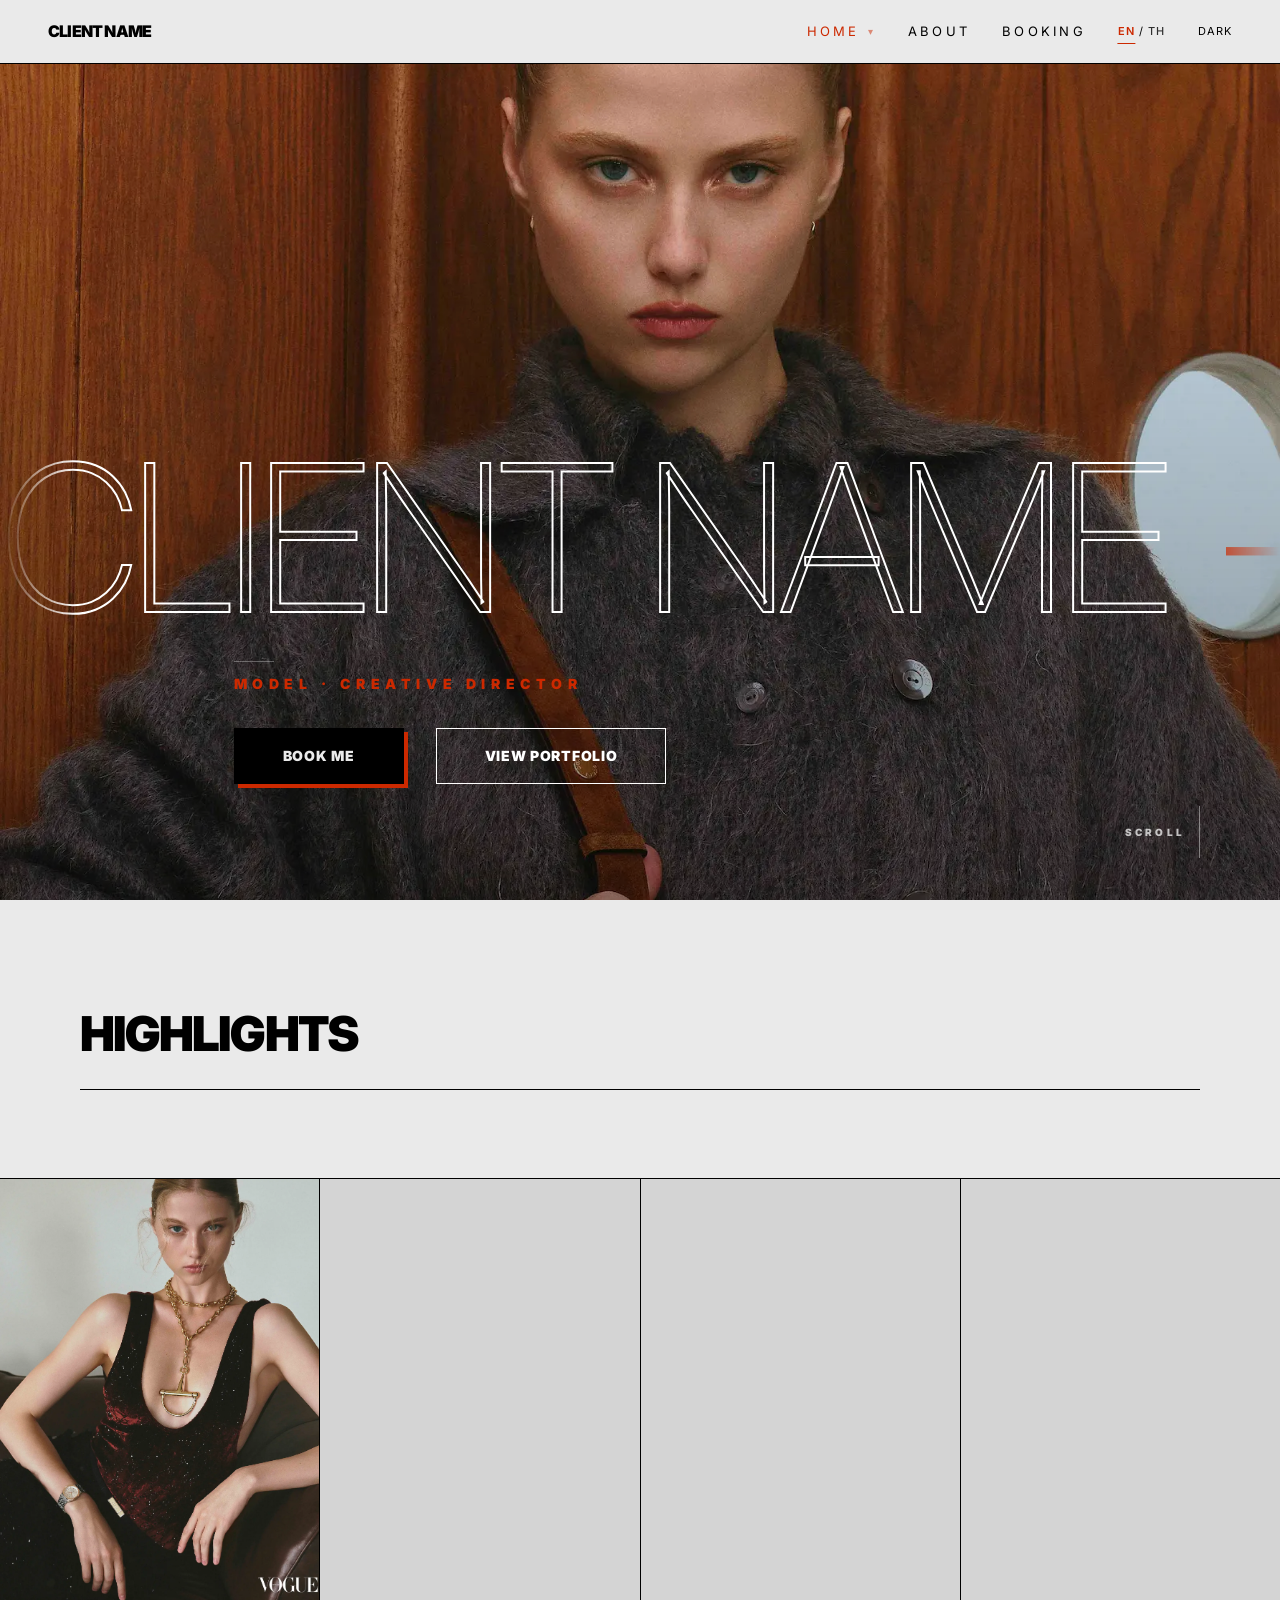
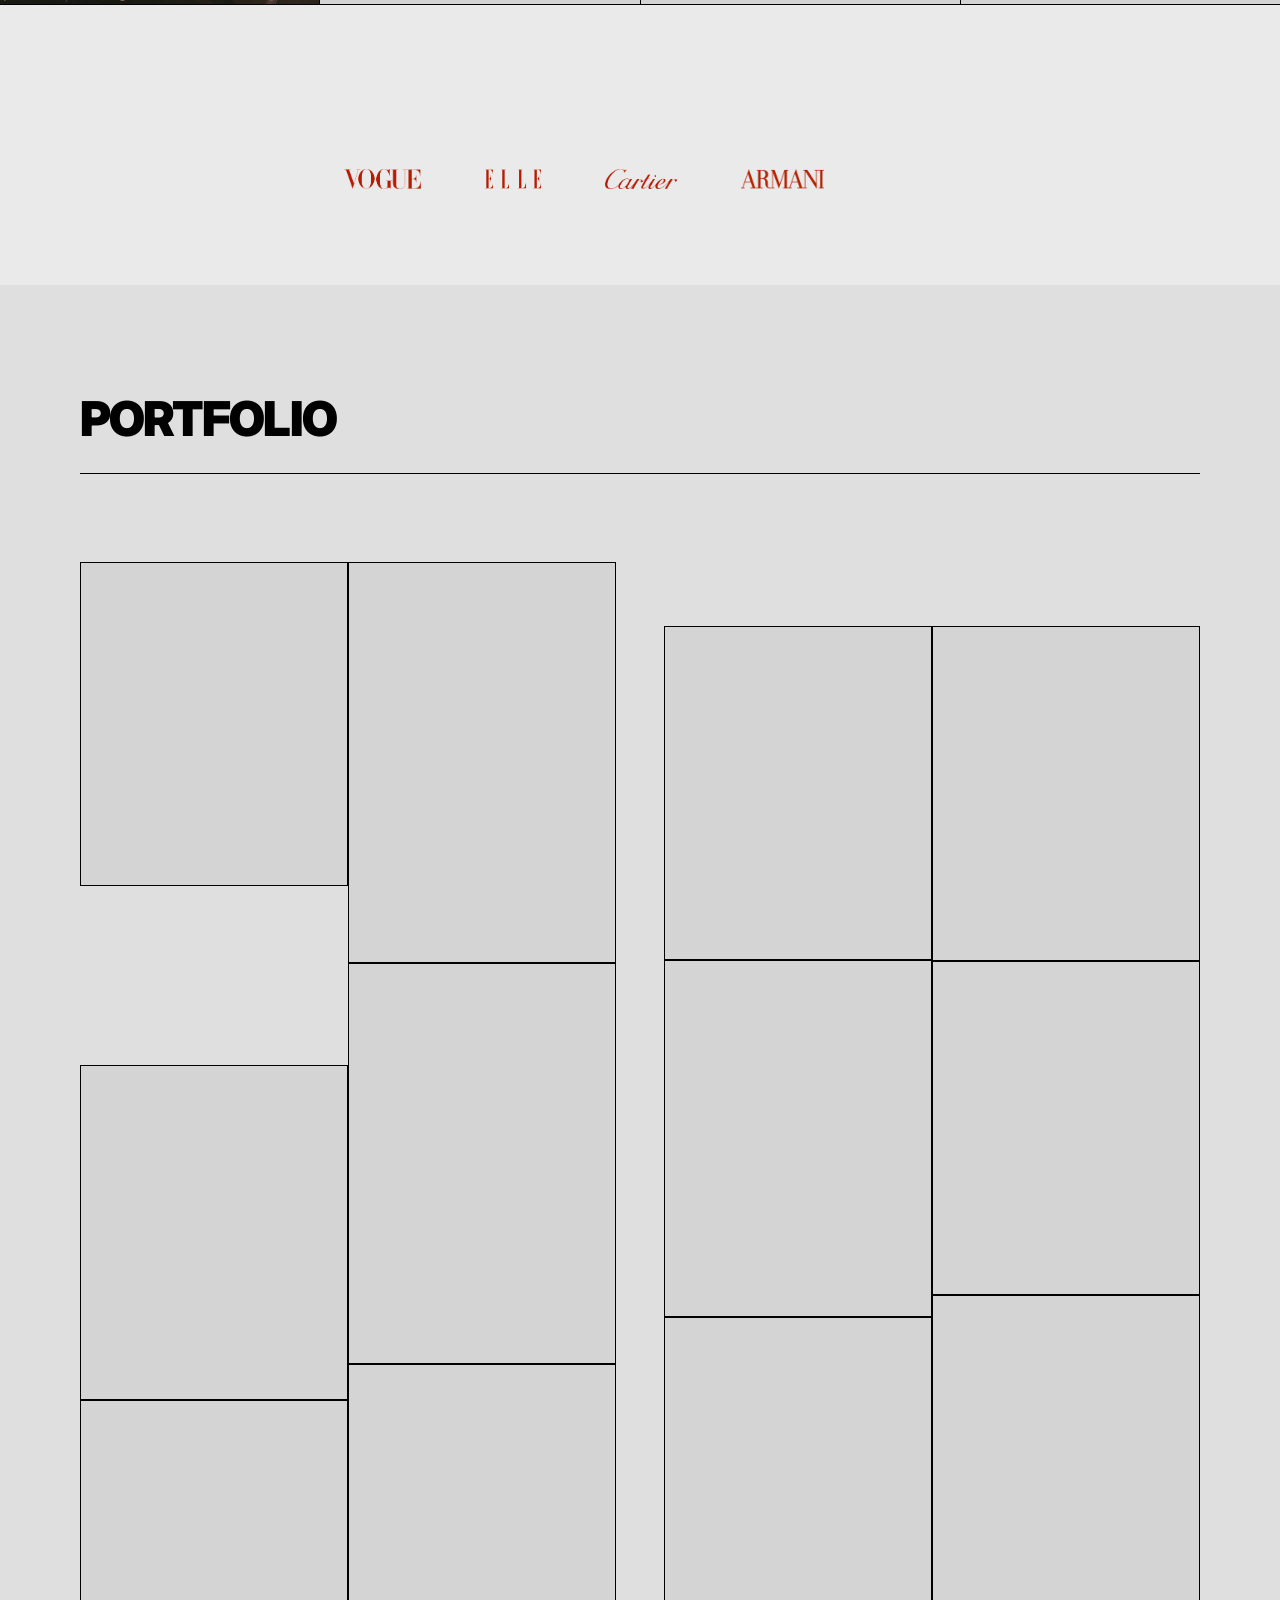
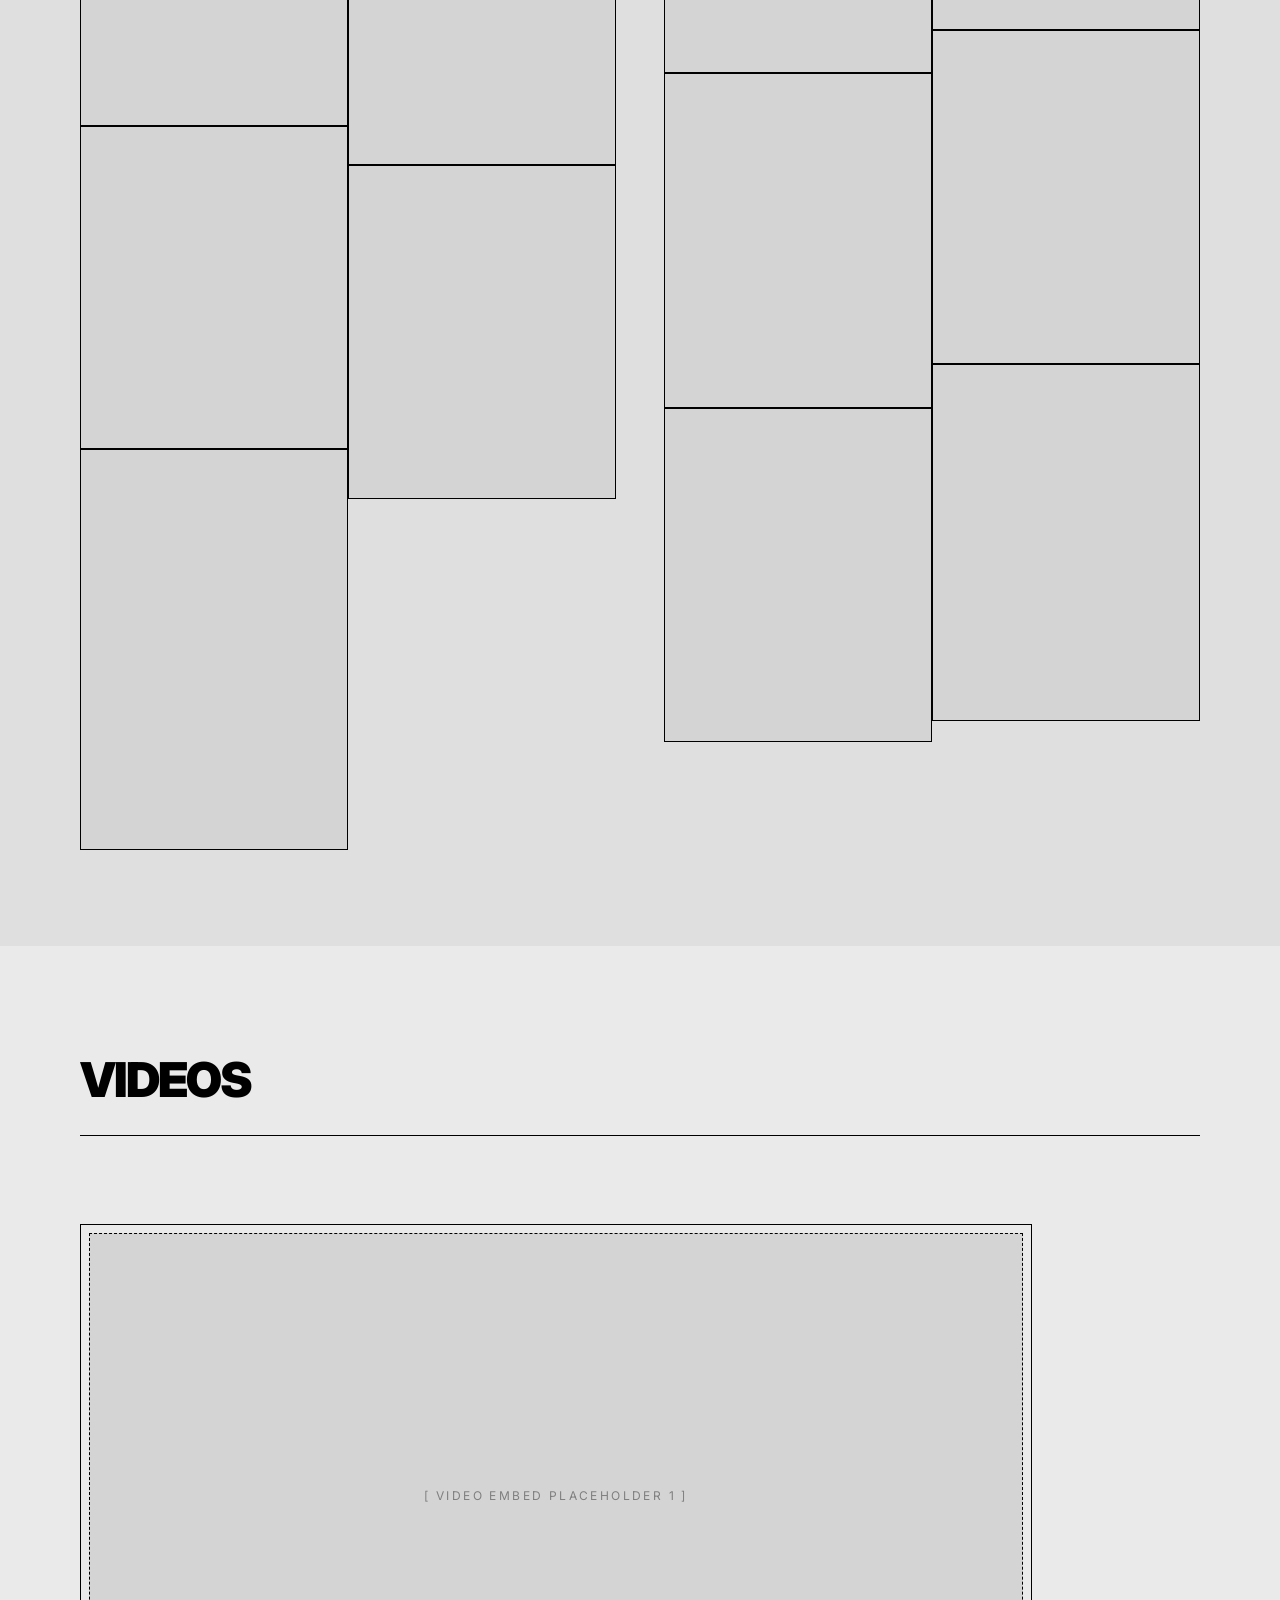
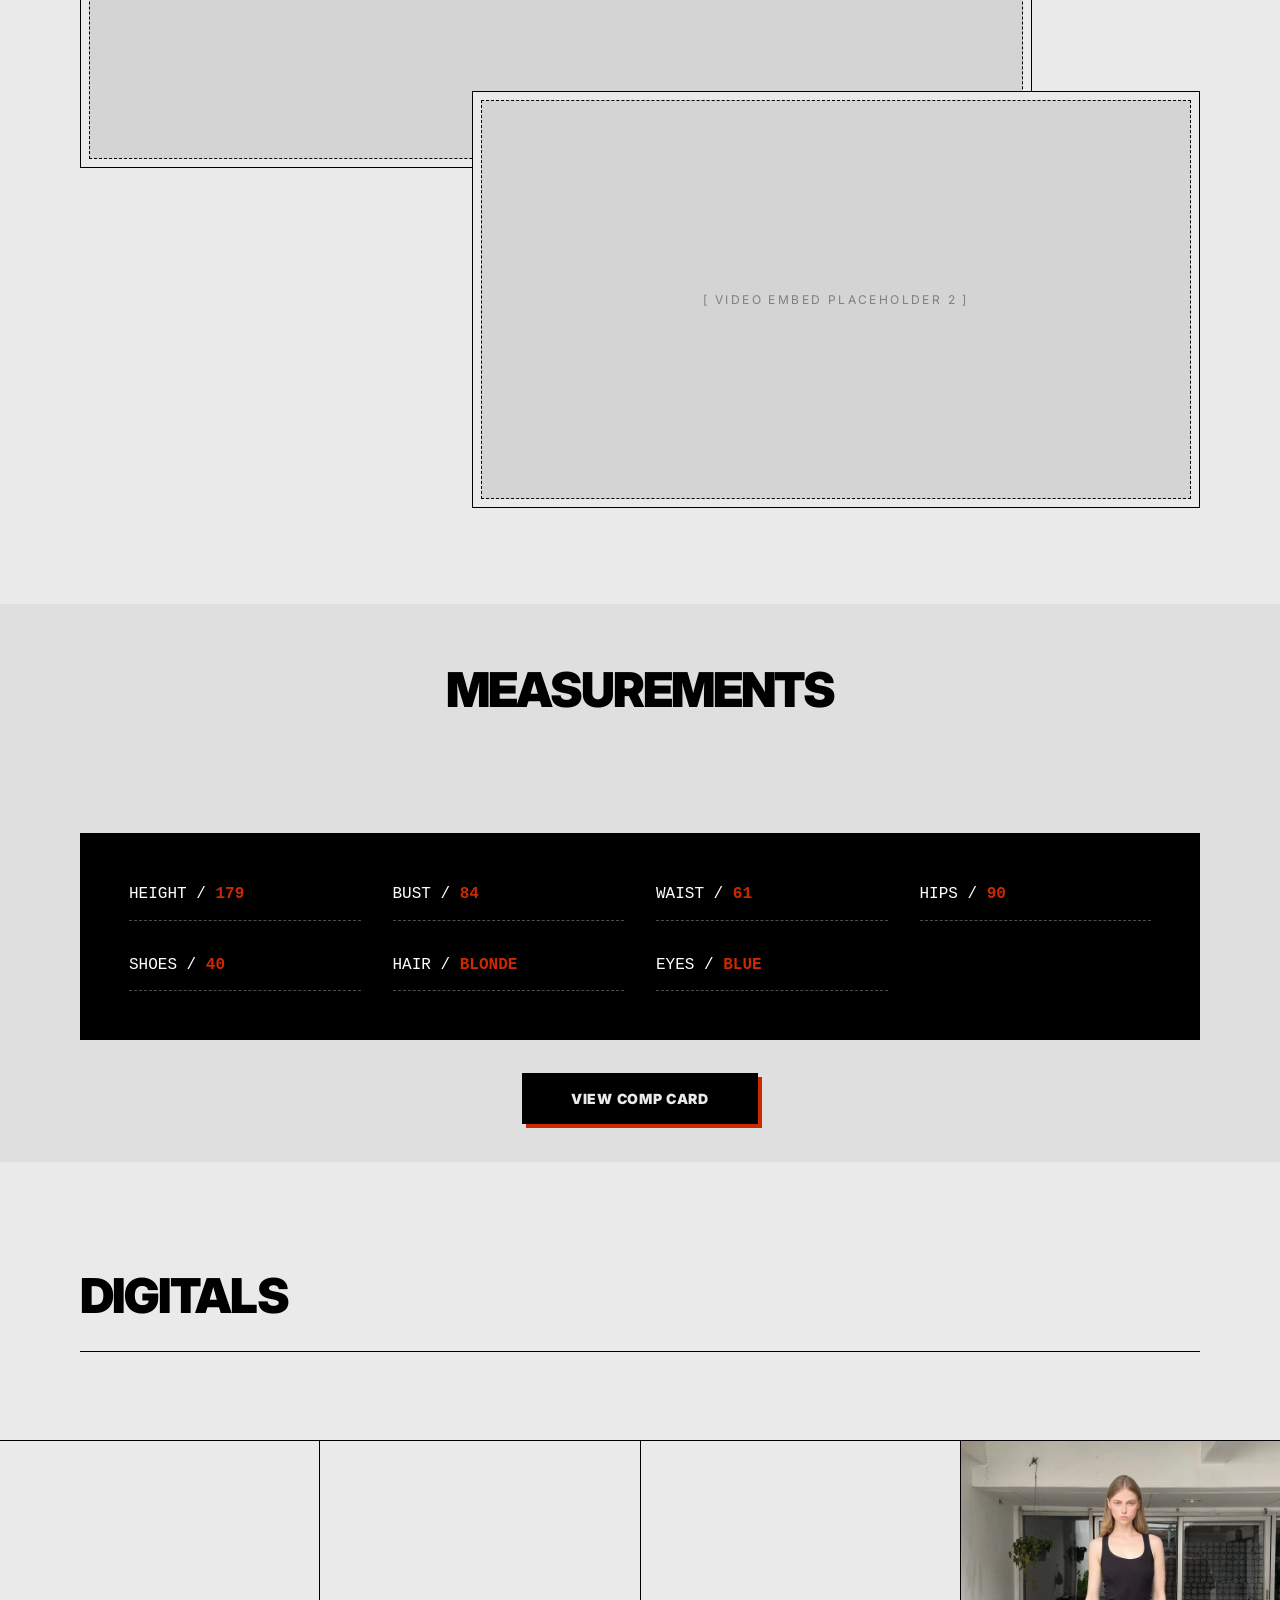
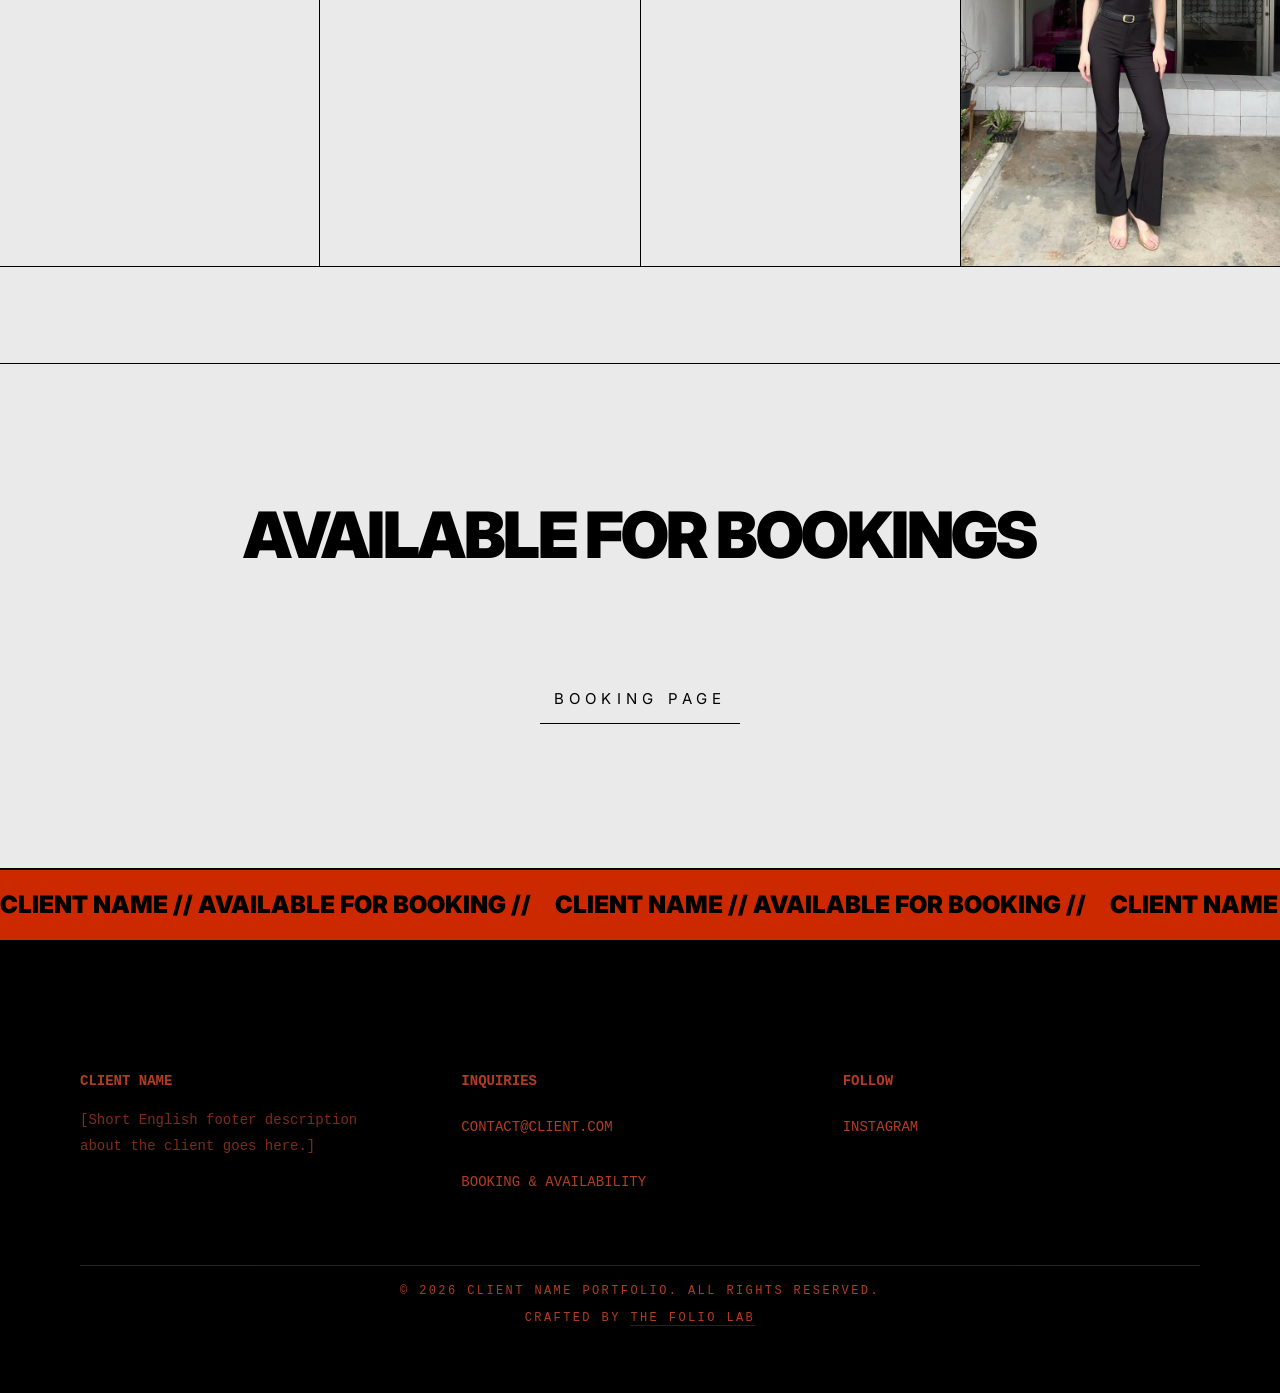
==== commit 454aa968: "Scroll fix and png image" ====
--- a/index.html
+++ b/index.html
@@ -314,9 +314,9 @@
     <div id="compCardModal" class="modal" role="dialog" aria-modal="true" aria-label="Comp Card">
         <img class="modal-content" id="compCardImg" alt="Client Comp Card" style="max-height: 80vh; border: 1px solid var(--text); box-shadow: 8px 8px 0px var(--gold);">
         <div class="comp-card-modal-note" style="position: absolute; bottom: 40px; left: 50%; transform: translateX(-50%); z-index: 2001; text-align: center; width: 100%;">
-            <a href="#" id="compCardDownload" download="Comp_Card" class="btn-primary">
-                <span lang="en">Download PDF</span>
-                <span lang="th">ดาวน์โหลด PDF</span>
+            <a href="#" id="compCardDownload" download="Comp_Card.png" class="btn-primary">
+                <span lang="en">Download Comp Card</span>
+                <span lang="th">ดาวน์โหลดคอมพ์การ์ด</span>
             </a>
         </div>
     </div>
--- a/style.css
+++ b/style.css
@@ -29,6 +29,9 @@
     --border-subtle: #000000; /* HARSH 1px solid black wireframes */
     --mobile-viewport-overbleed: 0px;
     --mobile-edge-bg: var(--bg);
+    --visual-viewport-bottom: 0px;
+    --modal-mobile-toolbar-clearance: 0px;
+    --mobile-statusbar-clearance: 0px;
     color-scheme: light;
 }
 
@@ -102,7 +105,7 @@
     right: 0;
     height: env(safe-area-inset-top);
     background: var(--bg);
-    z-index: 1500;
+    z-index: 90;
     pointer-events: none;
 }
 
@@ -118,6 +121,10 @@
     pointer-events: none;
 }
 
+.mobile-status-cover {
+    display: none;
+}
+
 @media (max-width: 1024px) {
     html,
     body {
@@ -133,13 +140,25 @@
 
     body::before {
         top: calc(-1 * var(--mobile-viewport-overbleed));
-        height: calc(var(--mobile-viewport-overbleed) + env(safe-area-inset-top));
+        height: calc(var(--mobile-viewport-overbleed) + var(--mobile-statusbar-clearance) + env(safe-area-inset-top));
     }
 
     body::after {
         bottom: calc(-1 * var(--mobile-viewport-overbleed));
         height: calc(var(--mobile-viewport-overbleed) + env(safe-area-inset-bottom));
         z-index: 1500;
+    }
+
+    .mobile-status-cover {
+        display: block;
+        position: fixed;
+        top: 0;
+        left: 0;
+        right: 0;
+        height: var(--mobile-statusbar-clearance);
+        background: var(--bg);
+        z-index: 95;
+        pointer-events: none;
     }
 }
 
@@ -272,10 +291,10 @@
 nav::before {
     content: "";
     position: fixed;
-    top: calc(-1 * env(safe-area-inset-top));
+    top: calc(-1 * (var(--mobile-statusbar-clearance) + env(safe-area-inset-top)));
     left: 0;
     right: 0;
-    height: env(safe-area-inset-top);
+    height: calc(var(--mobile-statusbar-clearance) + env(safe-area-inset-top));
     background: var(--bg);
     pointer-events: none;
 }
@@ -568,7 +587,7 @@
 
 .hero-bg {
     background-repeat: no-repeat;
-    background-position: center 10%;
+    background-position: center 4%;
     background-size: cover;
     transform-origin: center 20%;
     transform: translate3d(0, 0, 0) scale3d(1, 1, 1);
@@ -1545,6 +1564,7 @@
 
 @media (max-width: 768px) {
     .modal {
+        --modal-mobile-toolbar-clearance: clamp(148px, 18vh, 220px);
         top: calc(-1 * var(--mobile-viewport-overbleed));
         bottom: auto;
         height: calc(100vh + var(--mobile-viewport-overbleed) + var(--mobile-viewport-overbleed));
@@ -1563,7 +1583,7 @@
     }
 
     .comp-card-modal-note {
-        bottom: calc(var(--mobile-viewport-overbleed) + max(40px, env(safe-area-inset-bottom))) !important;
+        bottom: calc(var(--modal-mobile-toolbar-clearance) + max(24px, env(safe-area-inset-bottom))) !important;
     }
 
     #compCardImg {
@@ -1573,9 +1593,9 @@
     .modal-caption {
         left: 16px;
         right: 16px;
-        bottom: calc(var(--mobile-viewport-overbleed) + max(16px, env(safe-area-inset-bottom)));
+        bottom: calc(var(--modal-mobile-toolbar-clearance) + max(16px, env(safe-area-inset-bottom)));
         max-width: none;
-        max-height: 30vh;
+        max-height: min(24vh, 190px);
         padding: 14px 16px;
     }
 
@@ -1585,7 +1605,7 @@
 
     .modal-caption-toggle {
         right: 16px;
-        bottom: calc(var(--mobile-viewport-overbleed) + max(16px, env(safe-area-inset-bottom)) + 56px);
+        bottom: calc(var(--modal-mobile-toolbar-clearance) + max(16px, env(safe-area-inset-bottom)) + 56px);
         font-size: 9px;
         letter-spacing: 0.2em;
         padding: 10px 12px;
@@ -1593,7 +1613,7 @@
 
     .modal-fullscreen-toggle {
         right: 16px;
-        bottom: calc(var(--mobile-viewport-overbleed) + max(16px, env(safe-area-inset-bottom)) + 104px);
+        bottom: calc(var(--modal-mobile-toolbar-clearance) + max(16px, env(safe-area-inset-bottom)) + 104px);
         font-size: 9px;
         letter-spacing: 0.2em;
         padding: 10px 12px;
@@ -1734,6 +1754,7 @@
     :root {
         --margin: 64px;
         --mobile-viewport-overbleed: 15vh;
+        --mobile-statusbar-clearance: 64px;
     }
     h1 { font-size: 80px; }
 
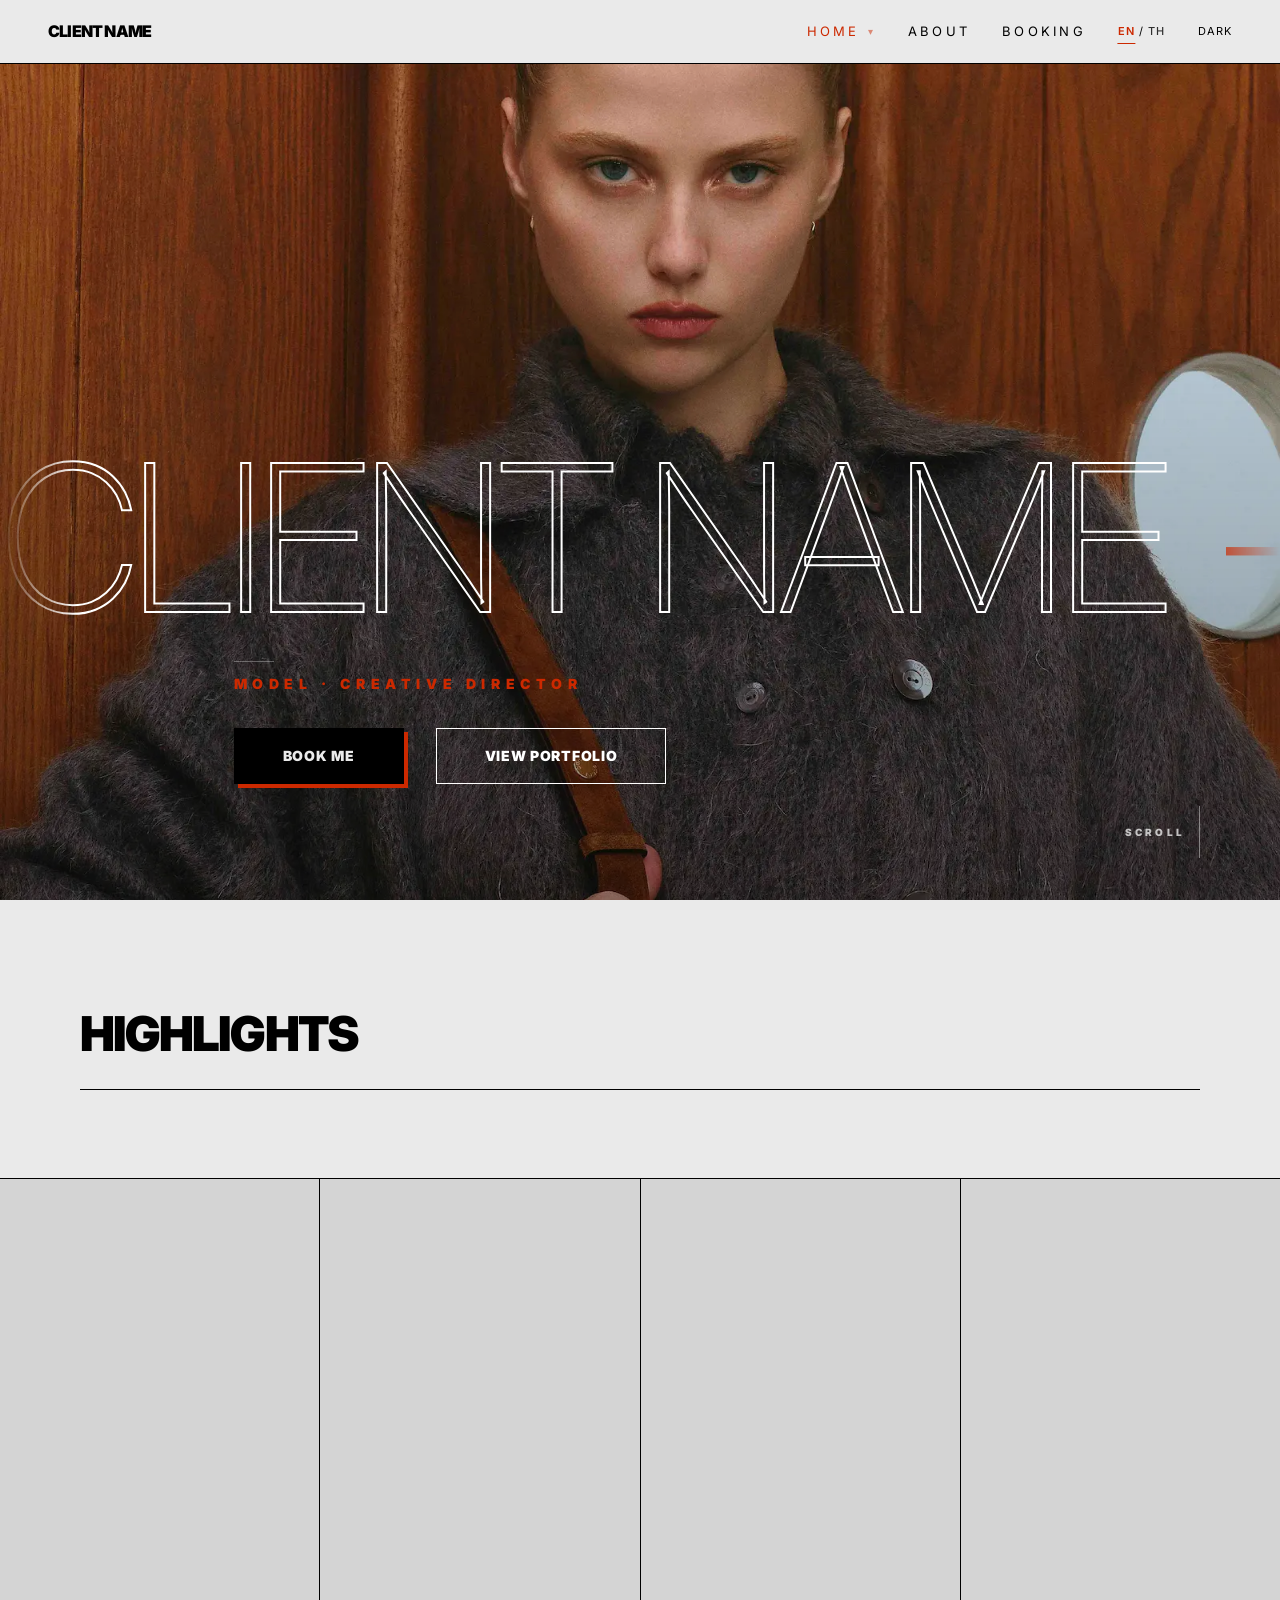
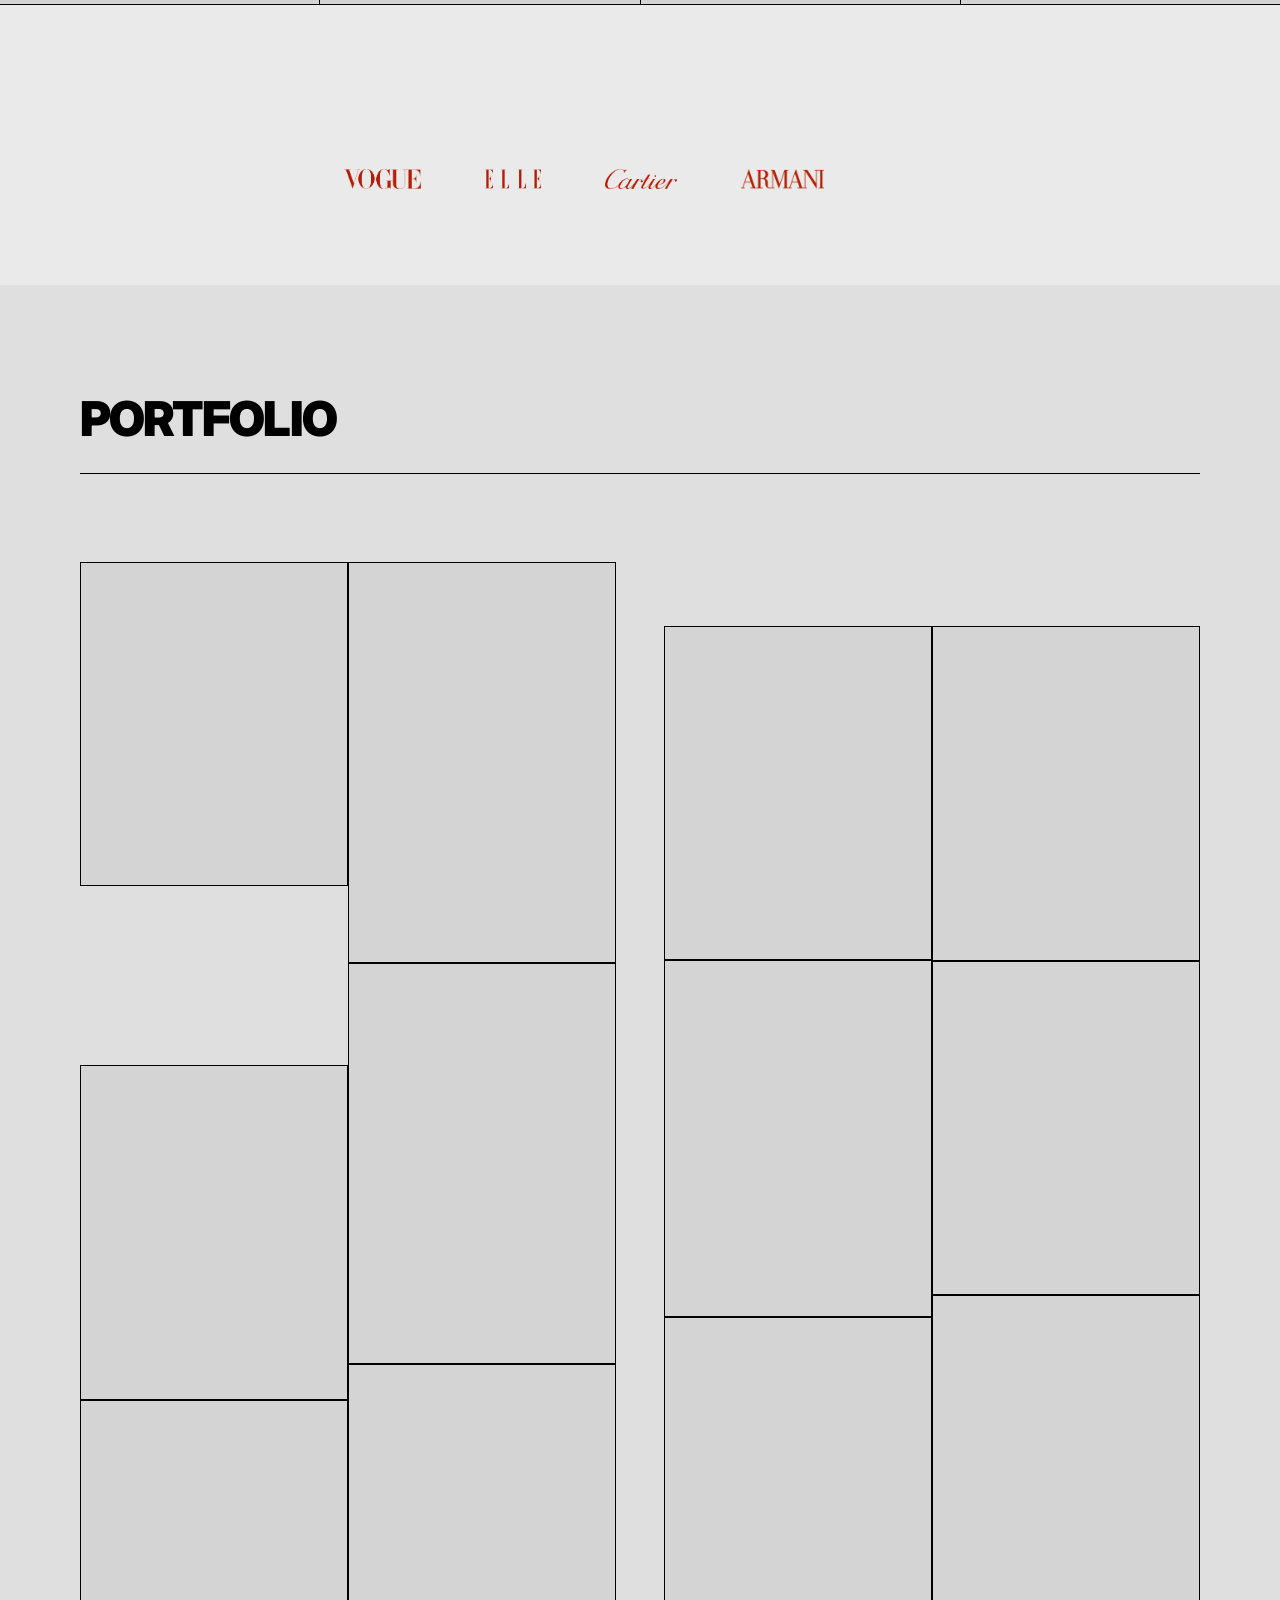
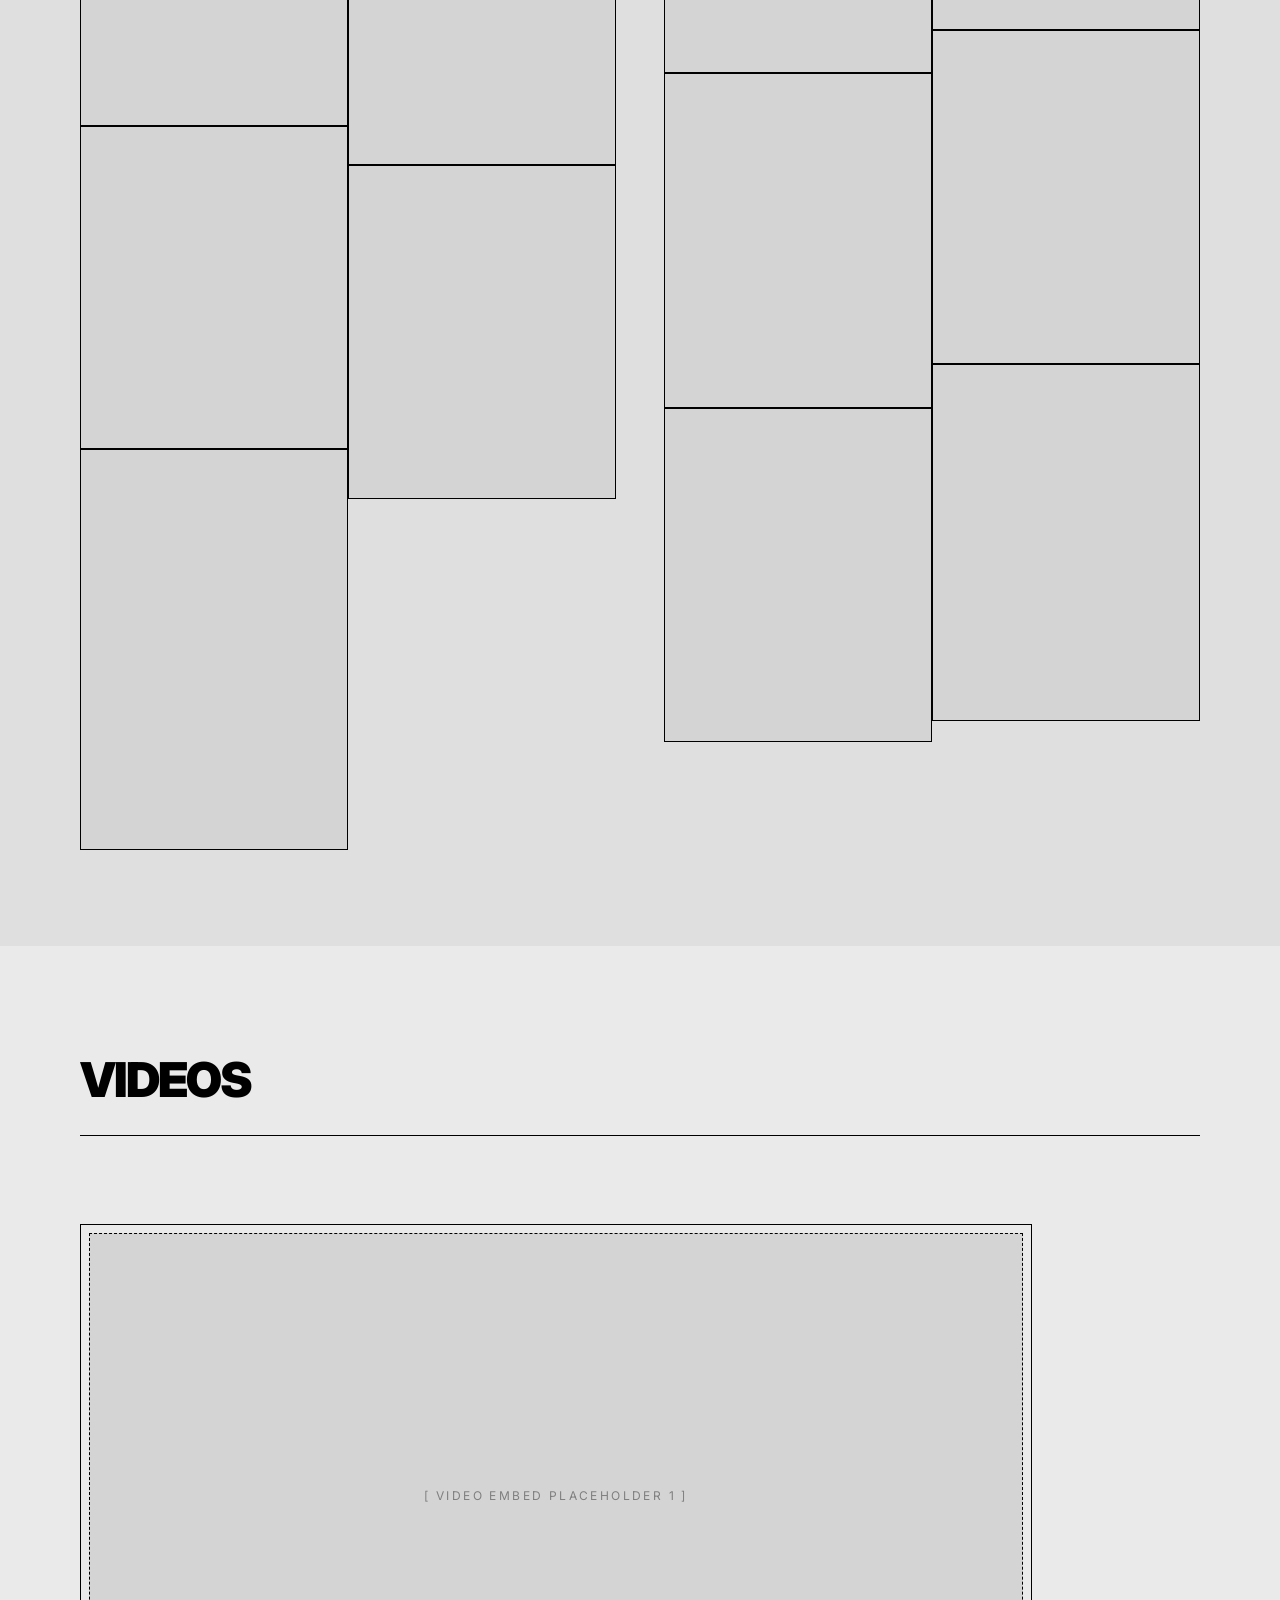
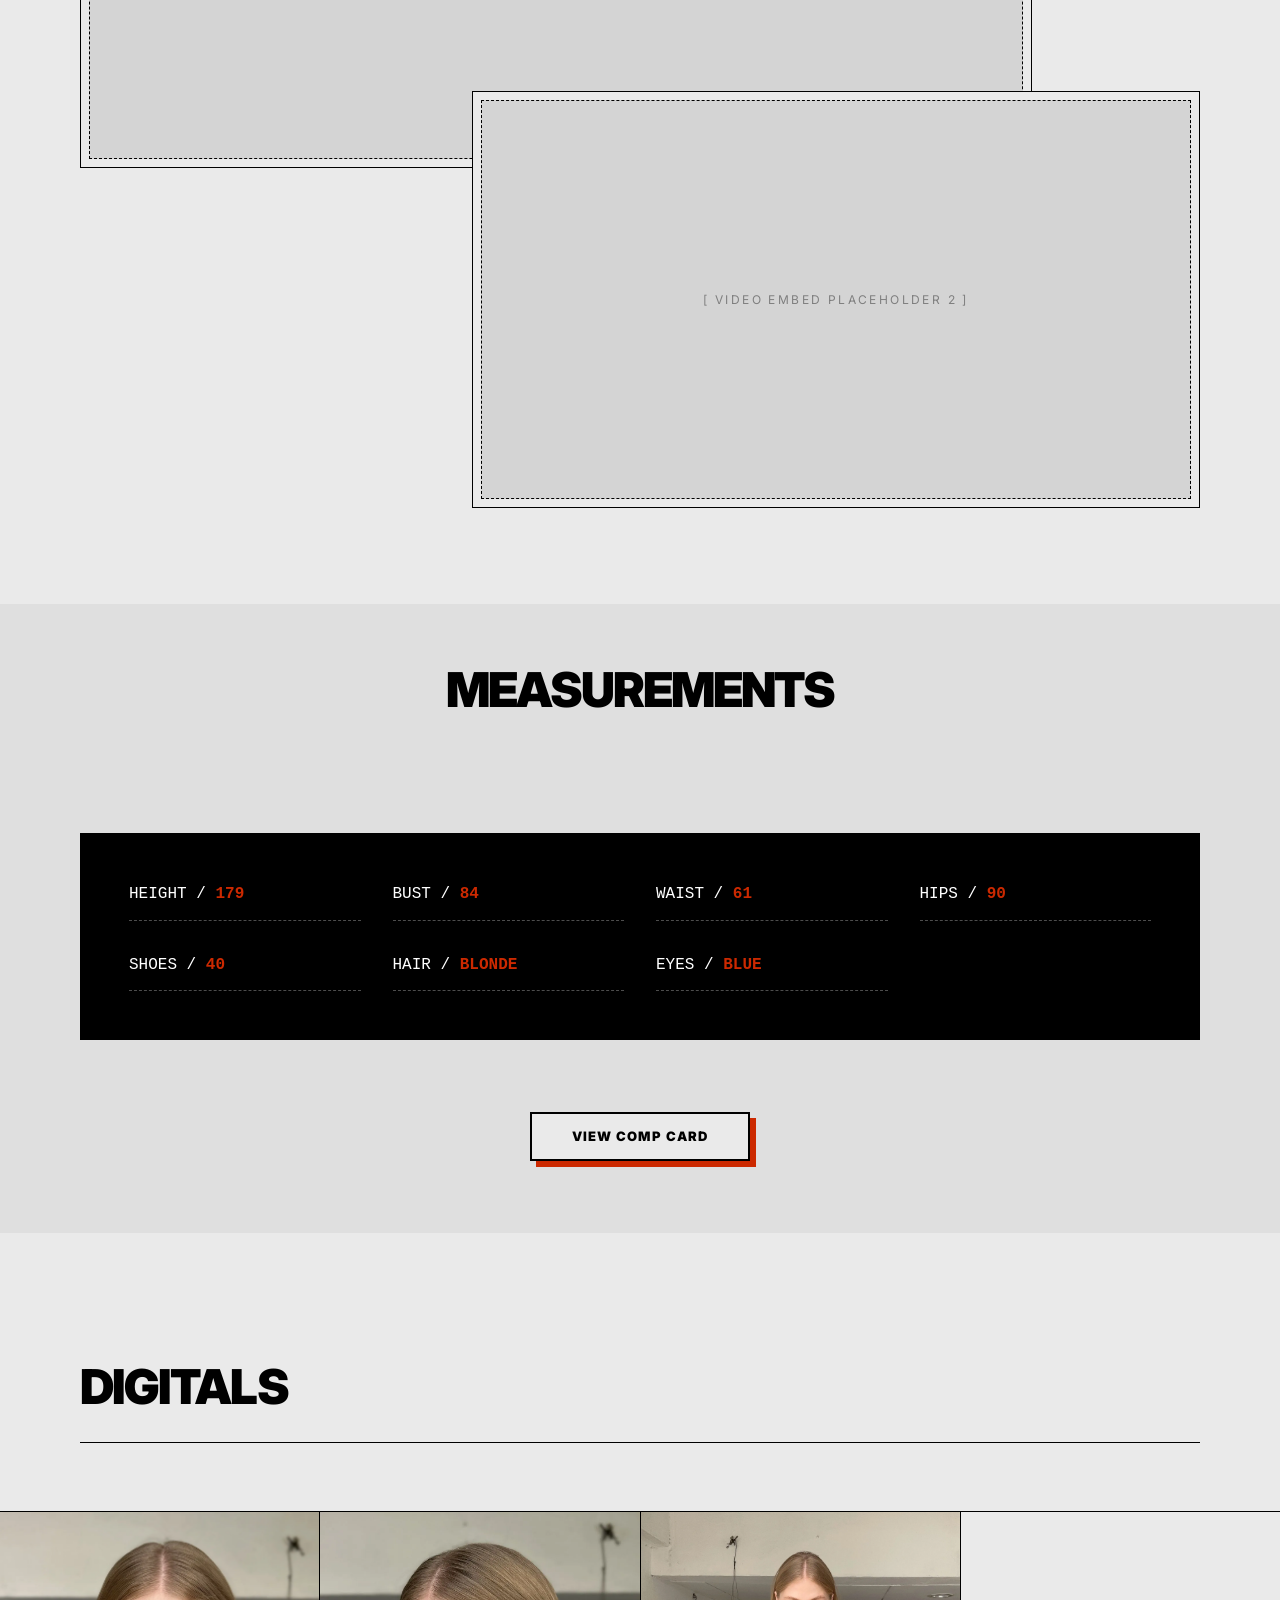
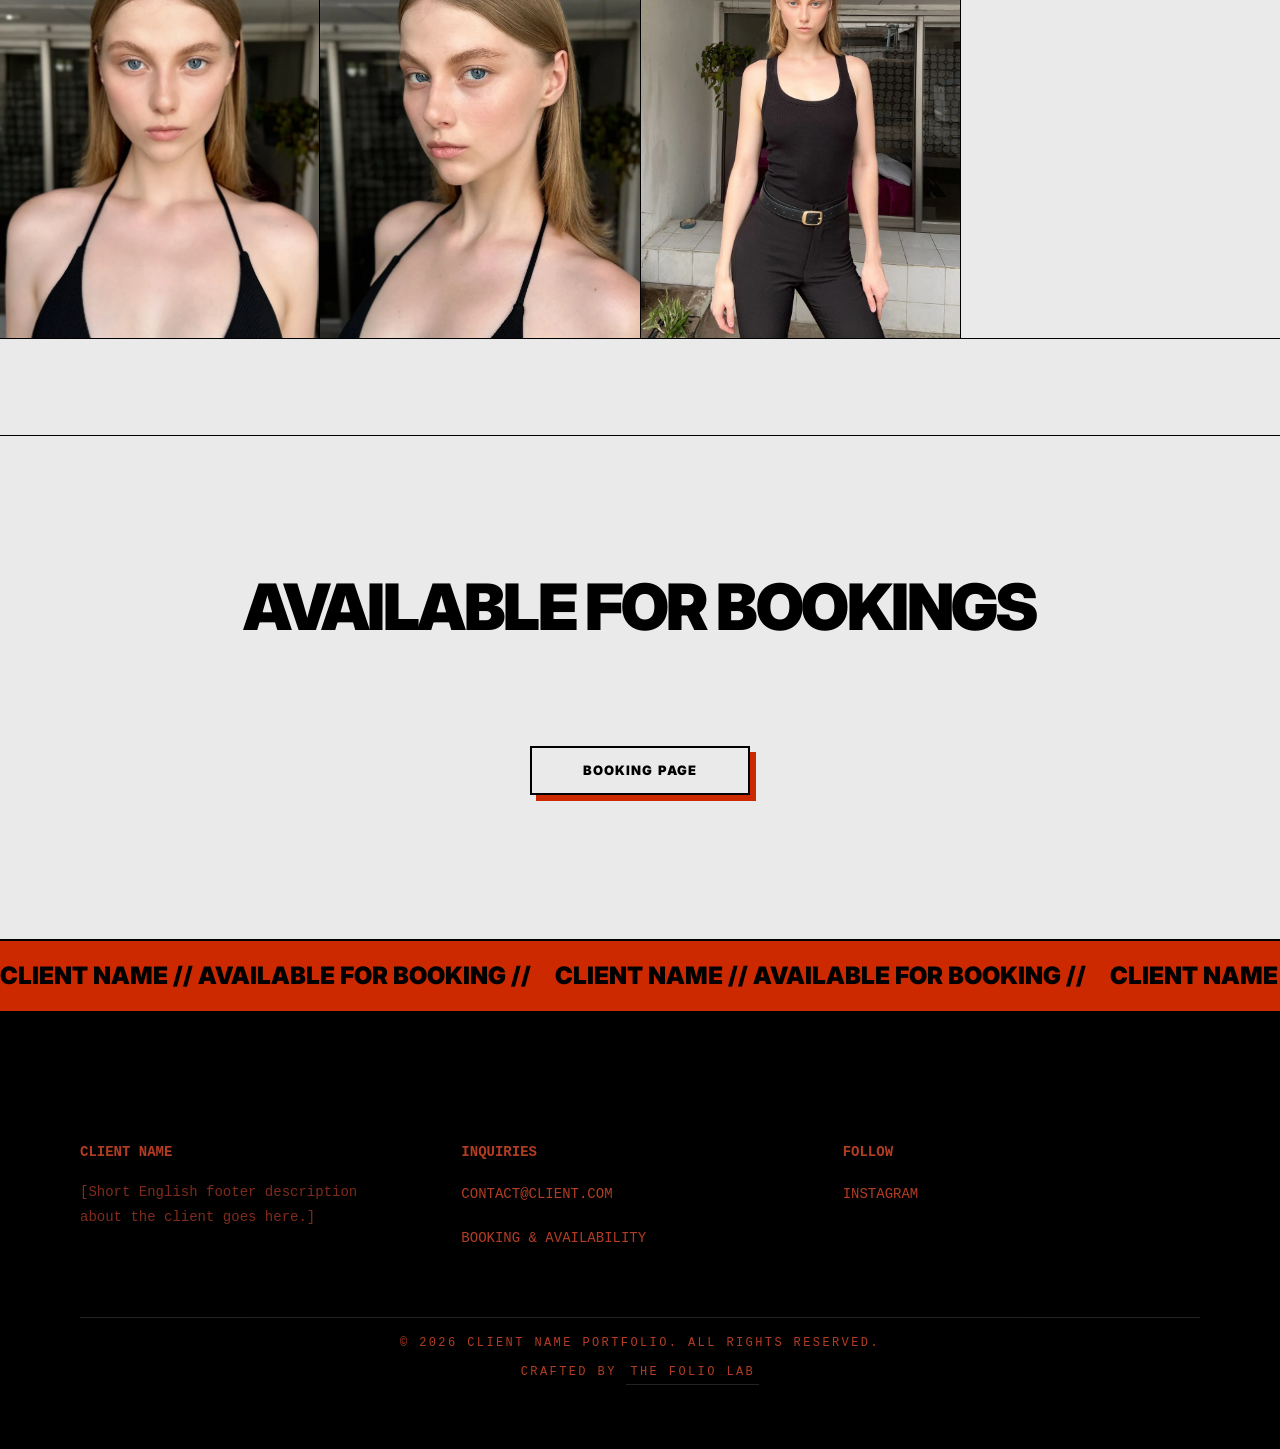
==== commit abbdabb0: "New fix" ====
--- a/index.html
+++ b/index.html
@@ -246,7 +246,7 @@
                 </div>
                 <!-- Brutalist Comp Card Button -->
                 <div class="reveal delay-1" id="compCardContainer" style="text-align: center; margin-top: 48px;">
-                    <a href="#" id="compCardBtn" class="btn-primary">
+                    <a href="#" id="compCardBtn" class="btn-bold">
                         <span lang="en">View Comp Card</span>
                         <span lang="th">ดูคอมพ์การ์ด</span>
                     </a>
--- a/style.css
+++ b/style.css
@@ -856,9 +856,13 @@
     }
 
     .btn-bold:hover {
-        border-bottom-color: transparent;
-        transform: translateY(-2px);
-        color: var(--gold);
+        background-color: var(--gold) !important;
+        border-color: var(--text) !important;
+        color: #000000 !important;
+        box-shadow: 0 0 0 var(--text);
+        transform: translate(6px, 6px);
+        opacity: 1;
+        transition: none;
     }
 
     .scroll-hint:hover {
@@ -1339,16 +1343,22 @@
 
 .btn-bold {
     font-family: var(--sans);
-    display: inline-block;
-    border-bottom: 1px solid var(--text);
+    display: inline-flex;
+    align-items: center;
+    justify-content: center;
+    border: 2px solid var(--text);
     color: var(--text);
-    padding: 12px 0; /* Slightly more vertical padding */
+    background: var(--bg);
+    box-shadow: 6px 6px 0 var(--gold);
+    padding: 16px 34px;
     margin: 24px 12px;
-    font-size: 15px; /* Slightly larger font */
+    font-size: 13px;
+    font-weight: 900;
     text-transform: uppercase;
-    letter-spacing: 0.35em; /* More spread out */
-    min-width: 200px;
-    transition: all 0.1s ease-out;
+    letter-spacing: 0.08em;
+    line-height: 1;
+    min-width: 220px;
+    transition: transform 0.1s ease-out, background-color 0.1s ease-out, color 0.1s ease-out, border-color 0.1s ease-out, box-shadow 0.1s ease-out;
 }
 
 .contact-list {
@@ -1706,8 +1716,8 @@
 
 .footer-column a {
     width: fit-content; 
-    padding: 8px 16px; /* Invisible padding for a larger clickable area */
-    margin-left: -16px; /* Offsets the padding so text remains flush-left */
+    padding: 3px 6px;
+    margin-left: -6px;
     transition: all 0.1s ease-out;
 }
 
@@ -1736,7 +1746,8 @@
 }
 
 .footer-bottom .designer-link {
-    display: inline;
+    display: inline-block;
+    padding: 2px 4px;
     border-bottom: 1px solid rgba(255, 255, 255, 0.2);
     transition: all 0.1s ease-out;
 }
@@ -2074,7 +2085,7 @@
     
     /* CTA & Footer */
     .cta-section { padding: 96px 0; }
-    .btn-bold { min-width: unset; width: 70%; margin: 16px auto; font-size: 12px; letter-spacing: 0.25em; padding: 8px 0; }
+    .btn-bold { min-width: unset; width: 70%; margin: 16px auto; font-size: 12px; letter-spacing: 0.08em; padding: 14px 18px; }
     
     footer { padding: 96px 0 calc(96px + var(--mobile-viewport-overbleed) + env(safe-area-inset-bottom)); }
 
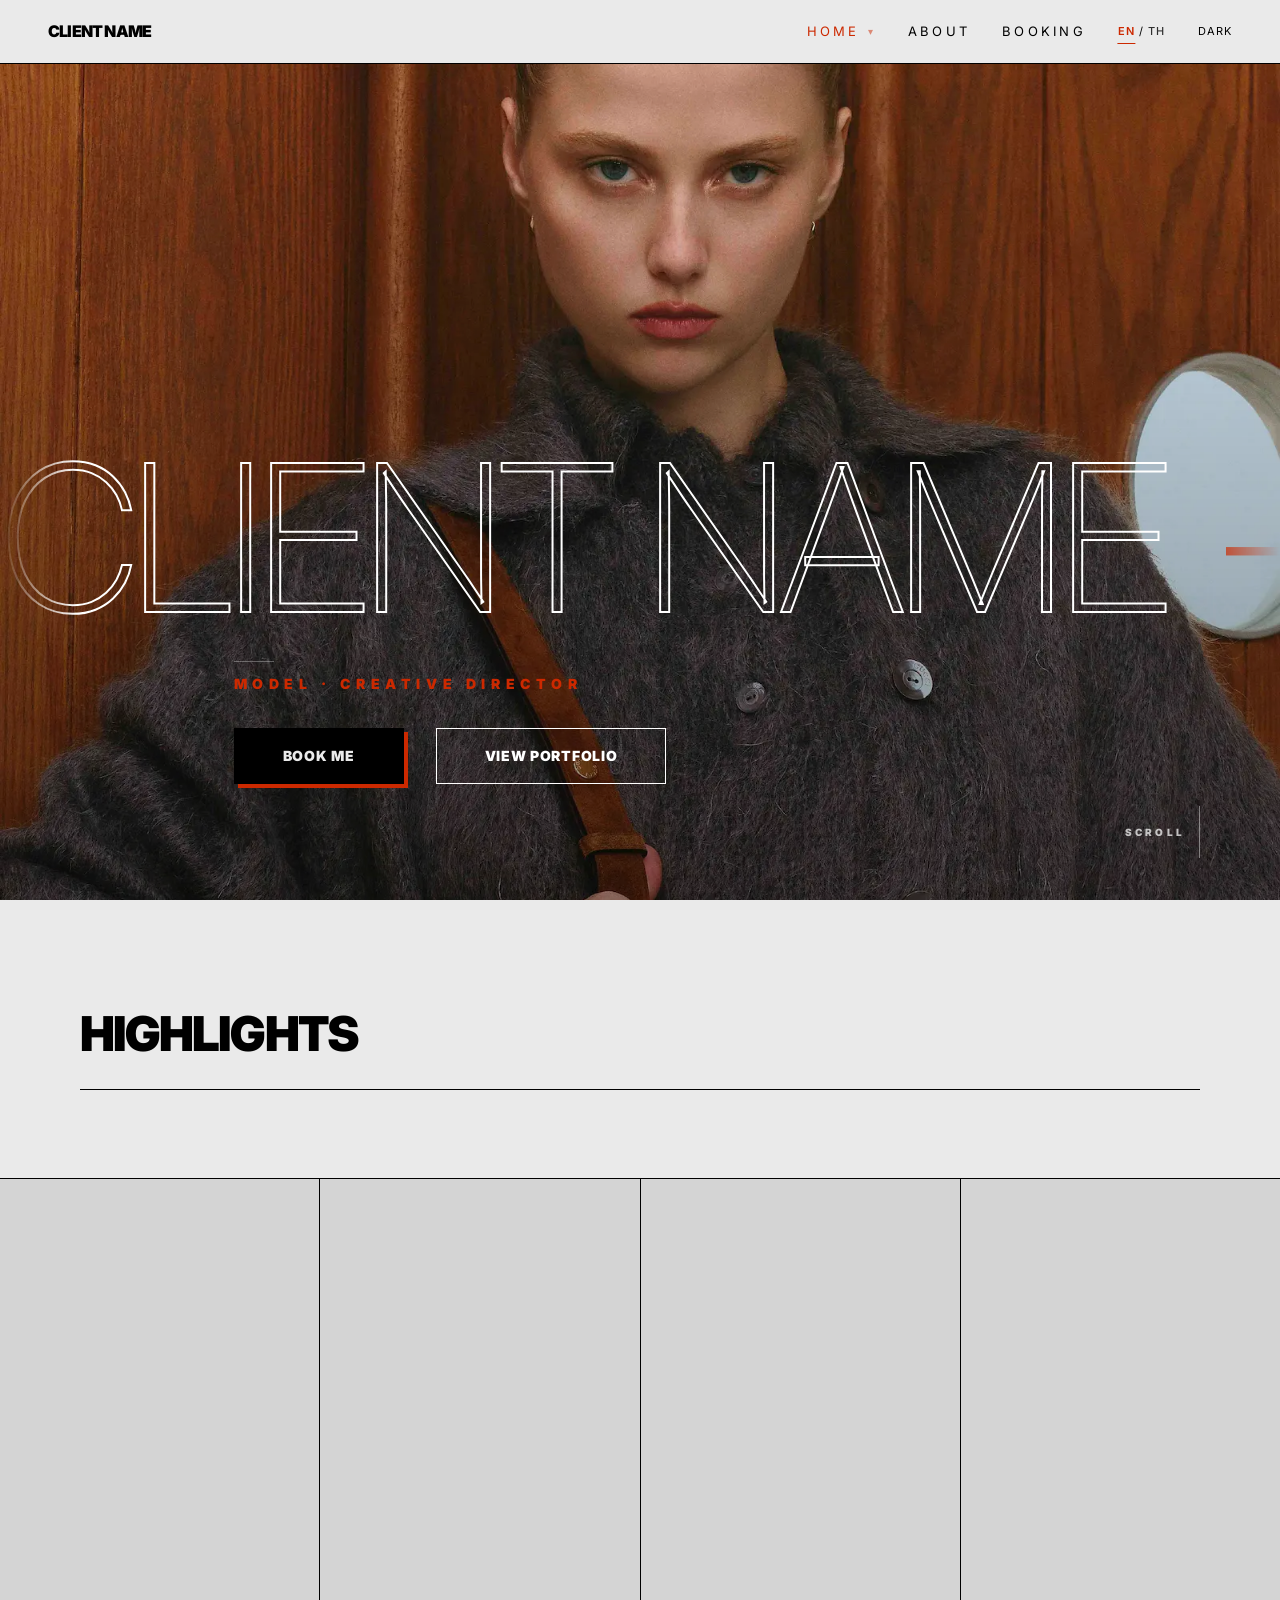
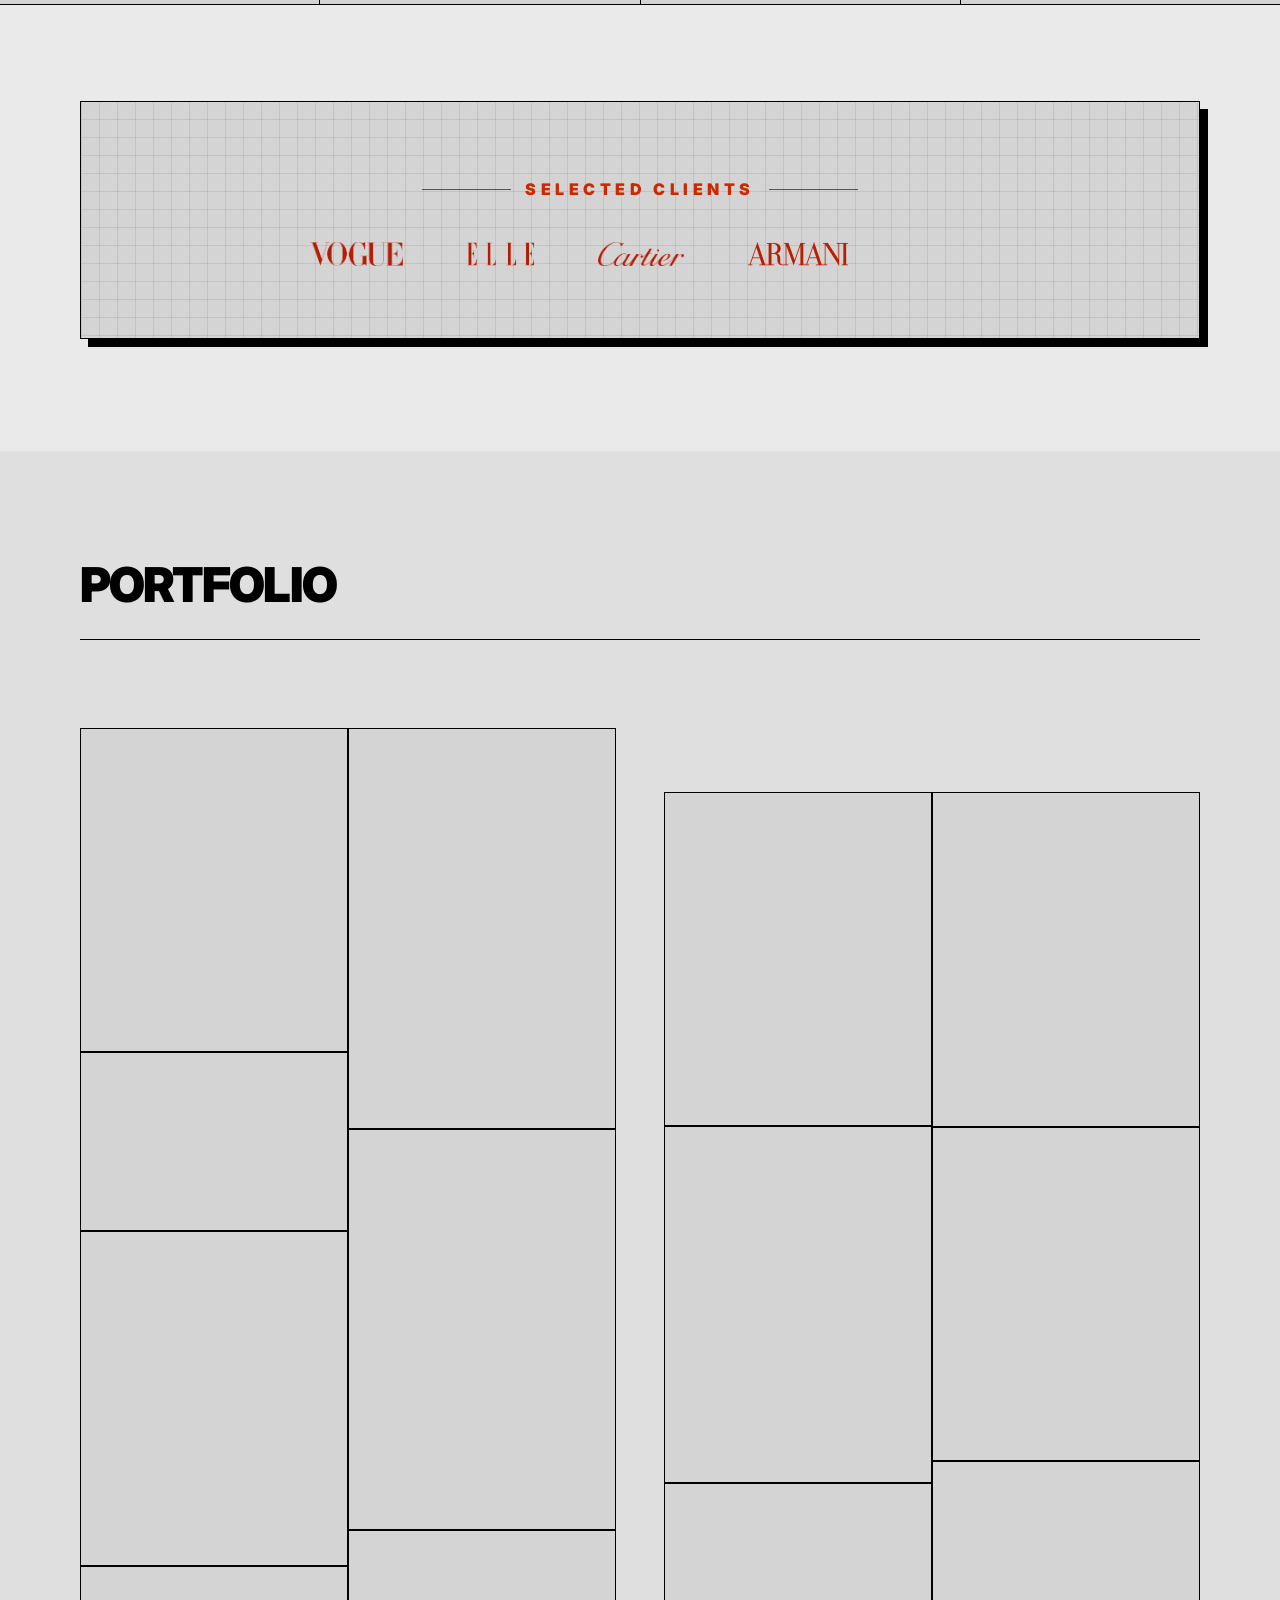
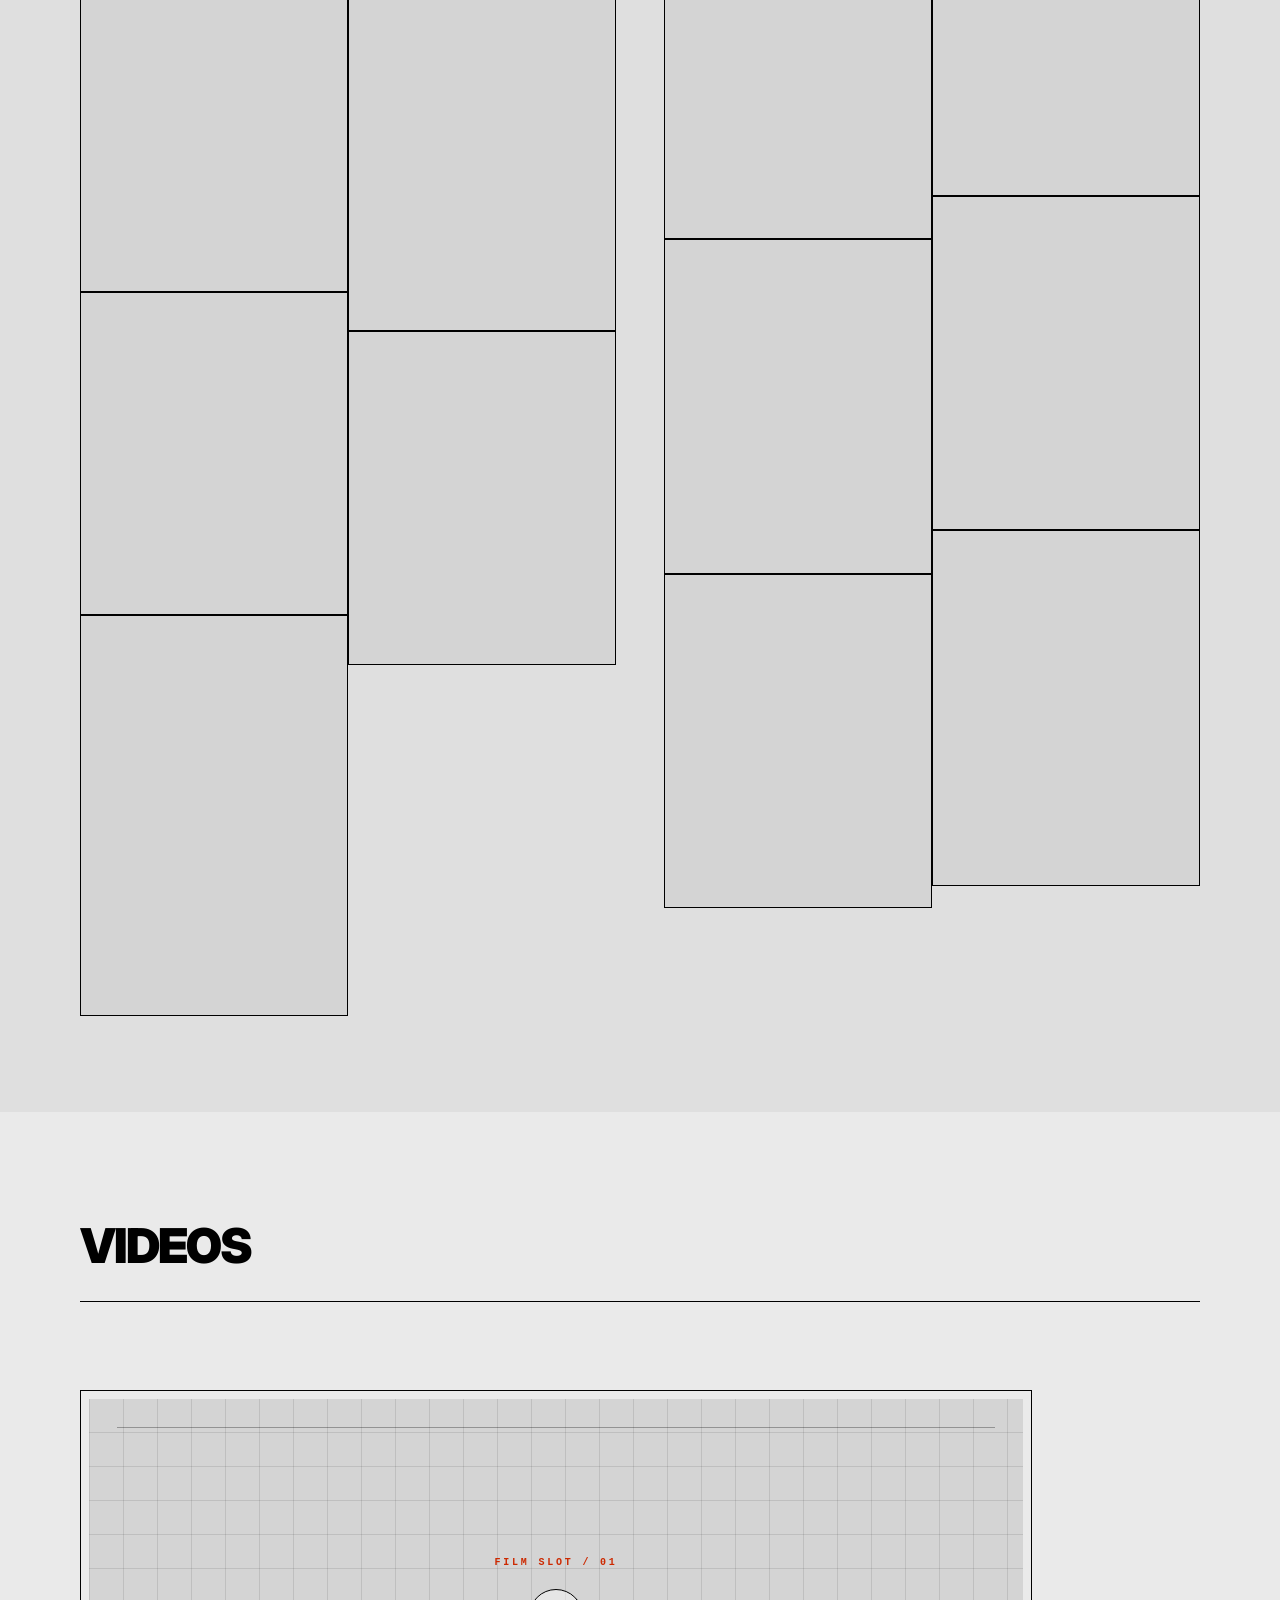
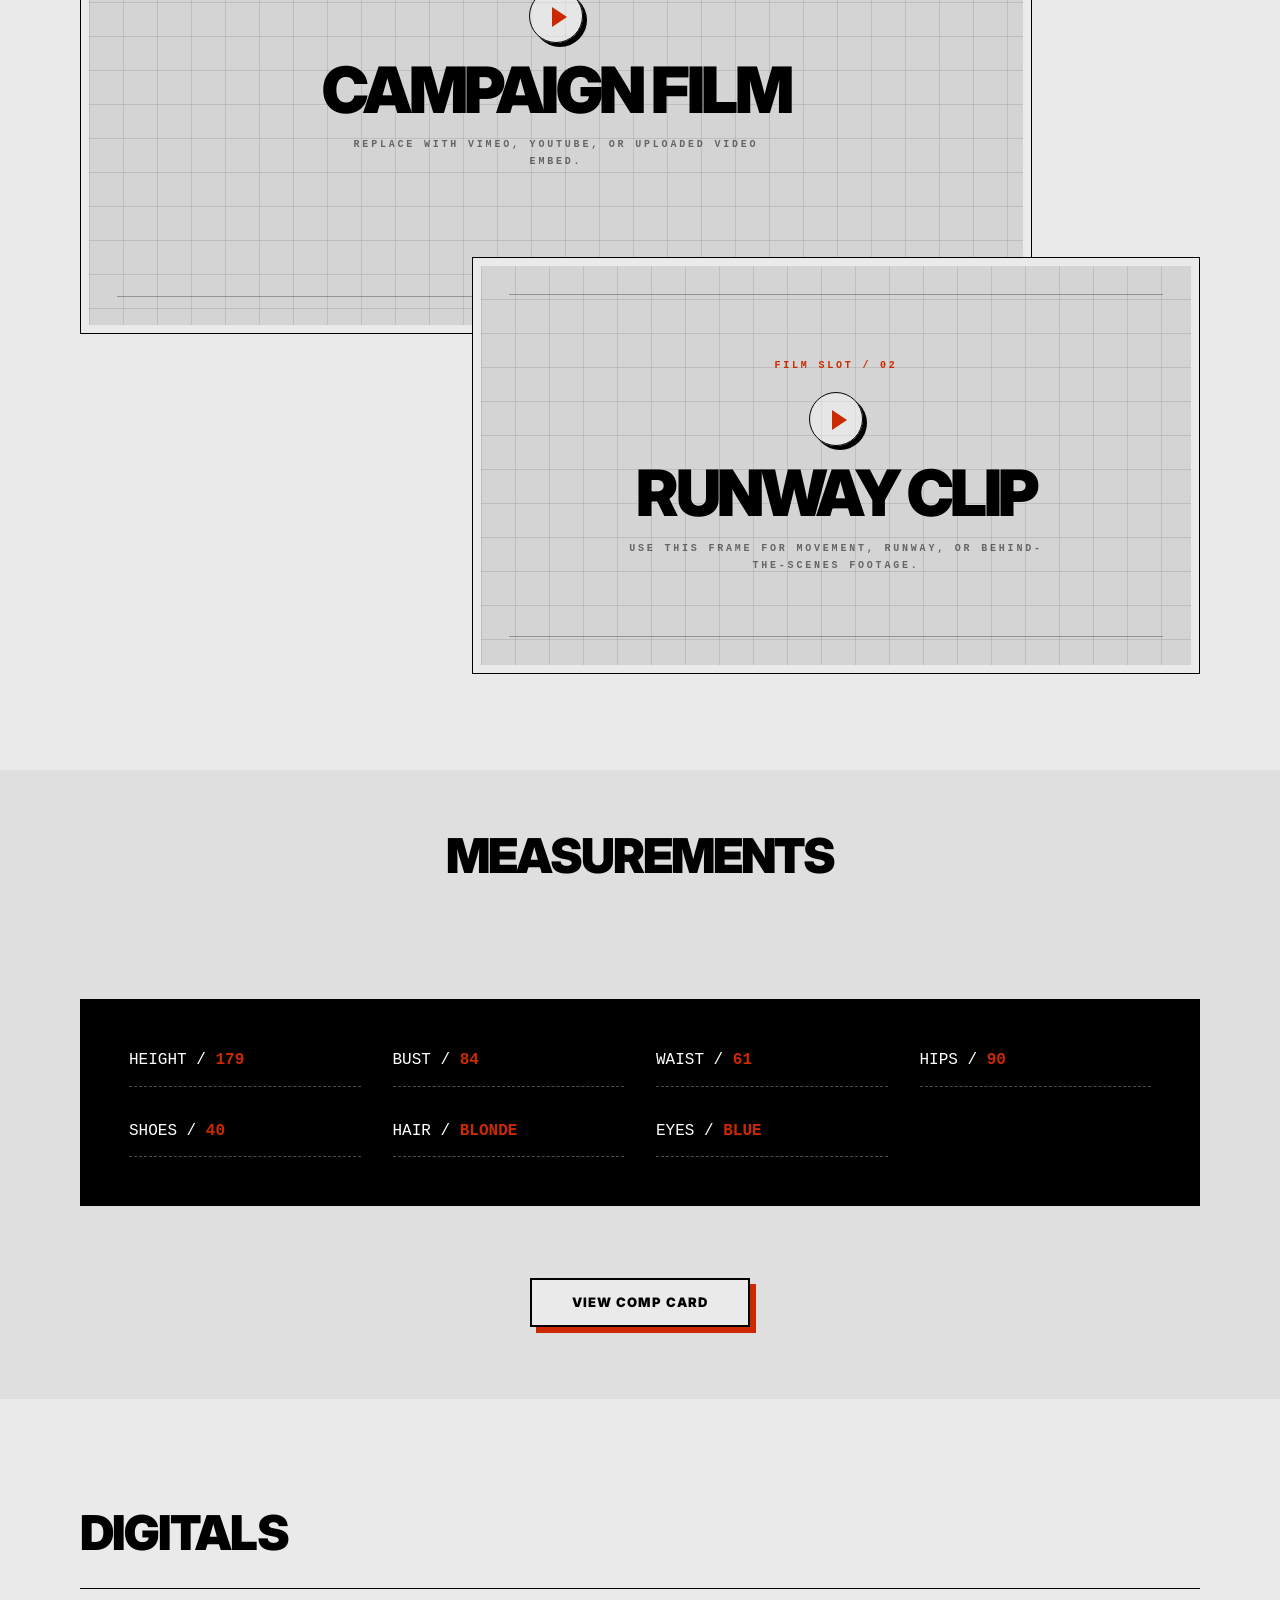
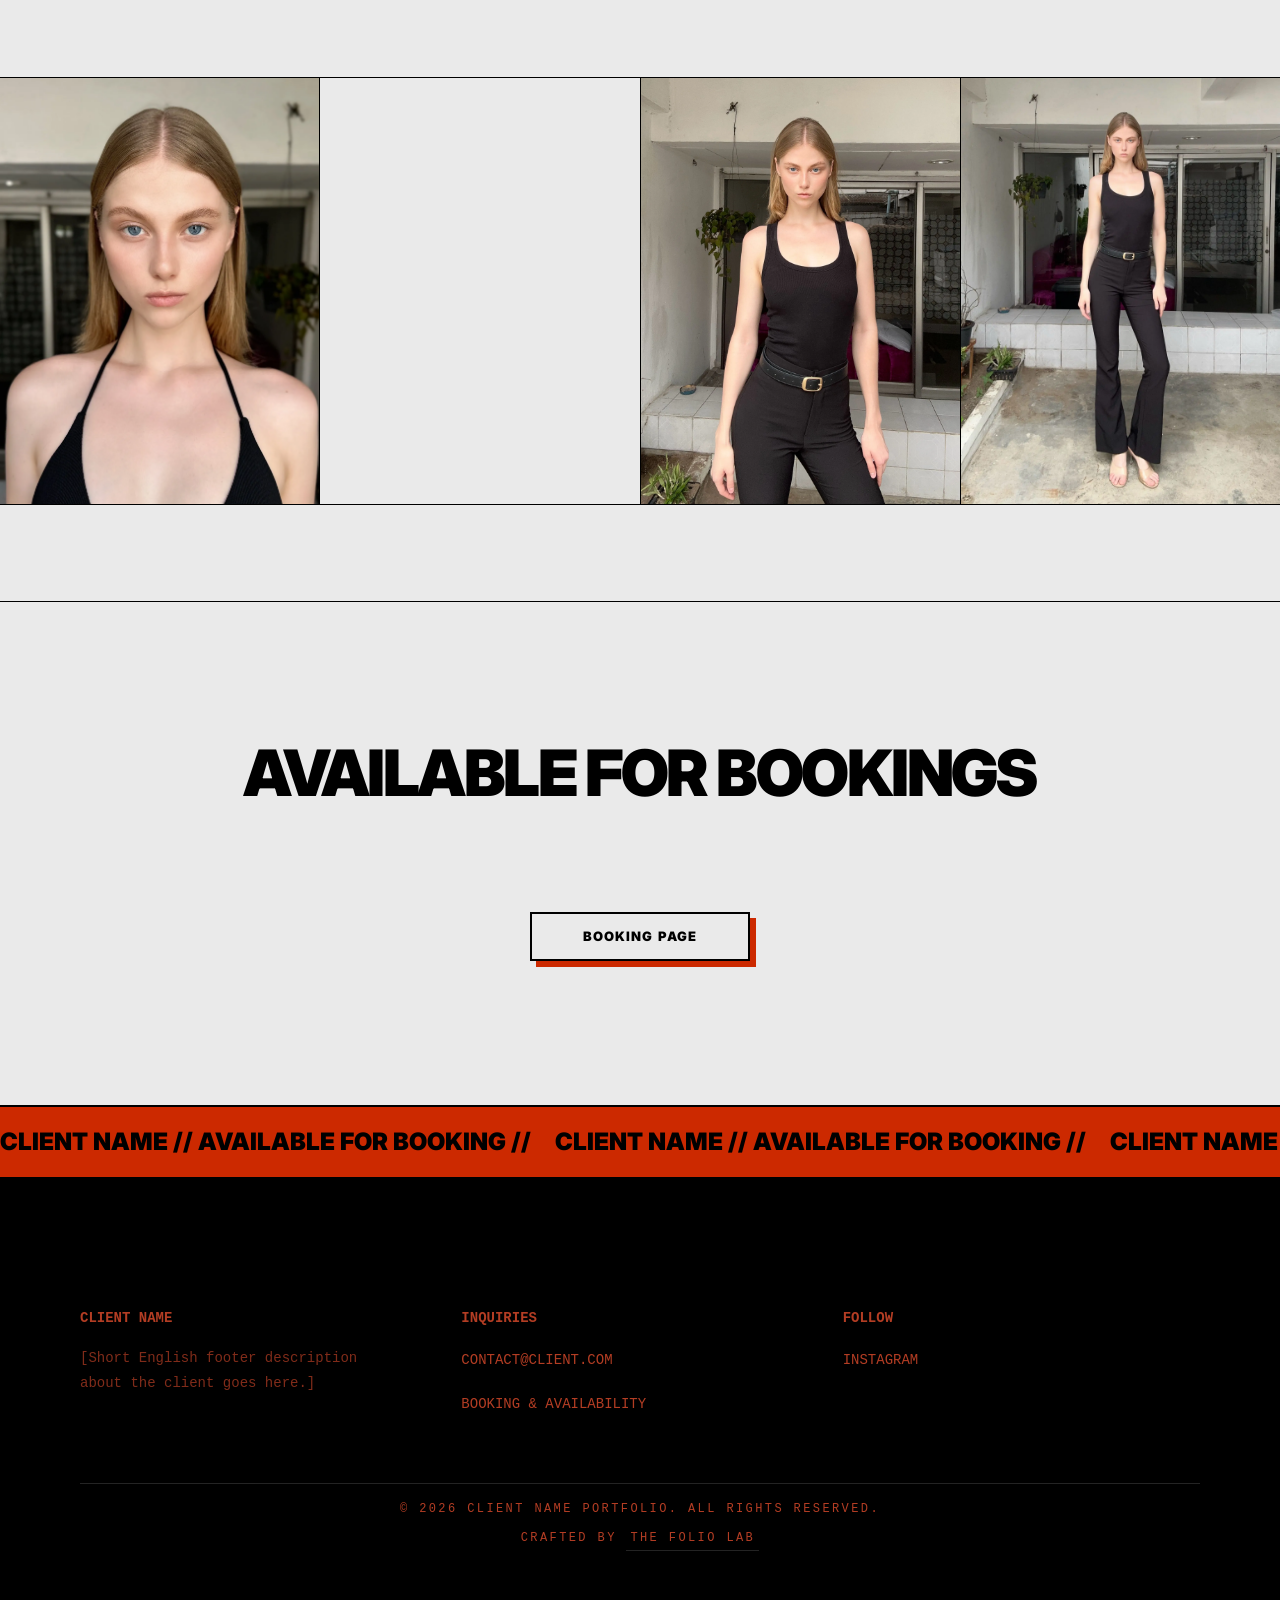
==== commit 42f8afa5: "update" ====
--- a/index.html
+++ b/index.html
@@ -30,6 +30,7 @@
     
     <meta name="theme-color" content="#EAEAEA" media="(prefers-color-scheme: light)">
     <meta name="theme-color" content="#050505" media="(prefers-color-scheme: dark)">
+    <link rel="manifest" href="manifest.json">
     <title>Portfolio | Client Name</title>
     <link rel="stylesheet" href="style.css">
     <link rel="preconnect" href="https://fonts.googleapis.com">
@@ -135,19 +136,19 @@
     </section>
 
     <!-- SECTION 2.5: Selected Clients -->
-    <section id="selected-clients" style="padding: 0 0 96px 0;">
-        <div class="container">
-            <div style="grid-column: span 12; text-align: center;">
-                <h3 class="reveal" style="font-size: 12px; letter-spacing: 0.3em; margin-bottom: 48px; font-weight: 400; color: var(--gold);">
+    <section id="selected-clients" class="selected-clients-section">
+        <div class="container">
+            <div class="selected-clients-panel">
+                <h3 class="client-strip-title reveal">
                     <span lang="en">Selected Clients</span>
                     <span lang="th">ลูกค้าที่ร่วมงาน</span>
                 </h3>
-                <div class="reveal delay-1" style="display: flex; justify-content: center; align-items: center; flex-wrap: wrap; gap: clamp(32px, 6vw, 64px);">
-                    <img src="image/brand_icons/vogue.webp" alt="VOGUE" class="brand-logo" style="height: clamp(16px, 3vw, 20px); width: auto; object-fit: contain;" loading="lazy" decoding="async">
-                    <img src="image/brand_icons/elle.webp" alt="ELLE" class="brand-logo" style="height: clamp(16px, 3vw, 20px); width: auto; object-fit: contain;" loading="lazy" decoding="async">
-                    <img src="image/brand_icons/cartier.webp" alt="CARTIER" class="brand-logo" style="height: clamp(16px, 3vw, 20px); width: auto; object-fit: contain;" loading="lazy" decoding="async">
-                    <img src="image/brand_icons/armani.webp" alt="ARMANI" class="brand-logo" style="height: clamp(16px, 3vw, 20px); width: auto; object-fit: contain;" loading="lazy" decoding="async">
-                    <img src="image/brand_icons/levi.webp" alt="LEVI'S" class="brand-logo" style="height: clamp(16px, 3vw, 20px); width: auto; object-fit: contain;" loading="lazy" decoding="async">
+                <div class="brand-strip brand-strip--home reveal delay-1">
+                    <img src="image/brand_icons/vogue.webp" alt="VOGUE" class="brand-logo" loading="lazy" decoding="async">
+                    <img src="image/brand_icons/elle.webp" alt="ELLE" class="brand-logo" loading="lazy" decoding="async">
+                    <img src="image/brand_icons/cartier.webp" alt="CARTIER" class="brand-logo" loading="lazy" decoding="async">
+                    <img src="image/brand_icons/armani.webp" alt="ARMANI" class="brand-logo" loading="lazy" decoding="async">
+                    <img src="image/brand_icons/levi.webp" alt="LEVI'S" class="brand-logo" loading="lazy" decoding="async">
                 </div>
             </div>
         </div>
@@ -209,16 +210,26 @@
             <div style="grid-column: span 12;">
                 <div class="video-grid">
                     <div class="video-item reveal">
-                        <div style="position: relative; padding-bottom: 56.25%; height: 0;">
-                            <div style="position: absolute; top: 0; left: 0; width: 100%; height: 100%; background-color: var(--surface); display: flex; align-items: center; justify-content: center; border: 1px dashed var(--text);">
-                                <span style="font-family: var(--sans); font-size: 12px; letter-spacing: 0.2em; text-transform: uppercase; opacity: 0.4;">[ Video Embed Placeholder 1 ]</span>
+                        <div class="avant-video-placeholder">
+                            <div class="avant-video-placeholder__inner">
+                                <span class="avant-video-placeholder__frame">Film Slot / 01</span>
+                                <span class="avant-video-placeholder__play" aria-hidden="true"></span>
+                                <span class="avant-video-placeholder__title" lang="en">Campaign Film</span>
+                                <span class="avant-video-placeholder__title" lang="th">วิดีโอแคมเปญ</span>
+                                <span class="avant-video-placeholder__note" lang="en">Replace with Vimeo, YouTube, or uploaded video embed.</span>
+                                <span class="avant-video-placeholder__note" lang="th">แทนที่ด้วยวิดีโอจาก Vimeo, YouTube หรือไฟล์วิดีโอ</span>
                             </div>
                         </div>
                     </div>
                     <div class="video-item reveal">
-                        <div style="position: relative; padding-bottom: 56.25%; height: 0;">
-                            <div style="position: absolute; top: 0; left: 0; width: 100%; height: 100%; background-color: var(--surface); display: flex; align-items: center; justify-content: center; border: 1px dashed var(--text);">
-                                <span style="font-family: var(--sans); font-size: 12px; letter-spacing: 0.2em; text-transform: uppercase; opacity: 0.4;">[ Video Embed Placeholder 2 ]</span>
+                        <div class="avant-video-placeholder">
+                            <div class="avant-video-placeholder__inner">
+                                <span class="avant-video-placeholder__frame">Film Slot / 02</span>
+                                <span class="avant-video-placeholder__play" aria-hidden="true"></span>
+                                <span class="avant-video-placeholder__title" lang="en">Runway Clip</span>
+                                <span class="avant-video-placeholder__title" lang="th">วิดีโอรันเวย์</span>
+                                <span class="avant-video-placeholder__note" lang="en">Use this frame for movement, runway, or behind-the-scenes footage.</span>
+                                <span class="avant-video-placeholder__note" lang="th">ใช้พื้นที่นี้สำหรับวิดีโอเคลื่อนไหว รันเวย์ หรือเบื้องหลังการทำงาน</span>
                             </div>
                         </div>
                     </div>
@@ -245,11 +256,11 @@
                     <div><span lang="en">Eyes</span><span lang="th">นัยน์ตา</span> / <span lang="en" id="val-eyesEn"></span><span lang="th" id="val-eyesTh"></span></div>   
                 </div>
                 <!-- Brutalist Comp Card Button -->
-                <div class="reveal delay-1" id="compCardContainer" style="text-align: center; margin-top: 48px;">
-                    <a href="#" id="compCardBtn" class="btn-bold">
+                <div class="comp-card-container reveal delay-1" id="compCardContainer">
+                    <button type="button" id="compCardBtn" class="btn-bold">
                         <span lang="en">View Comp Card</span>
                         <span lang="th">ดูคอมพ์การ์ด</span>
-                    </a>
+                    </button>
                 </div>
             </div>
         </div>
@@ -312,9 +323,9 @@
 
     <!-- Dedicated Comp Card Modal -->
     <div id="compCardModal" class="modal" role="dialog" aria-modal="true" aria-label="Comp Card">
-        <img class="modal-content" id="compCardImg" alt="Client Comp Card" style="max-height: 80vh; border: 1px solid var(--text); box-shadow: 8px 8px 0px var(--gold);">
-        <div class="comp-card-modal-note" style="position: absolute; bottom: 40px; left: 50%; transform: translateX(-50%); z-index: 2001; text-align: center; width: 100%;">
-            <a href="#" id="compCardDownload" download="Comp_Card.png" class="btn-primary">
+        <img class="modal-content" id="compCardImg" alt="Client Comp Card">
+        <div class="comp-card-modal-note">
+            <a href="#" id="compCardDownload" download="Comp_Card.png" class="btn-primary comp-card-download">
                 <span lang="en">Download Comp Card</span>
                 <span lang="th">ดาวน์โหลดคอมพ์การ์ด</span>
             </a>
--- a/style.css
+++ b/style.css
@@ -27,11 +27,11 @@
     --dropdown-bg: #EAEAEA;
     --alt-bg: #DFDFDF;
     --border-subtle: #000000; /* HARSH 1px solid black wireframes */
-    --mobile-viewport-overbleed: 0px;
+    --mobile-viewport-overbleed: 15vh;
     --mobile-edge-bg: var(--bg);
     --visual-viewport-bottom: 0px;
     --modal-mobile-toolbar-clearance: 0px;
-    --mobile-statusbar-clearance: 0px;
+    --mobile-statusbar-clearance: 64px;
     color-scheme: light;
 }
 
@@ -141,6 +141,7 @@
     body::before {
         top: calc(-1 * var(--mobile-viewport-overbleed));
         height: calc(var(--mobile-viewport-overbleed) + var(--mobile-statusbar-clearance) + env(safe-area-inset-top));
+        z-index: 10000;
     }
 
     body::after {
@@ -152,13 +153,16 @@
     .mobile-status-cover {
         display: block;
         position: fixed;
-        top: 0;
+        top: calc(-1 * var(--mobile-viewport-overbleed));
         left: 0;
         right: 0;
-        height: var(--mobile-statusbar-clearance);
+        height: calc(var(--mobile-viewport-overbleed) + 52px);
+        height: calc(var(--mobile-viewport-overbleed) + max(52px, env(safe-area-inset-top)));
         background: var(--bg);
-        z-index: 95;
+        z-index: 10002;
         pointer-events: none;
+        -webkit-transform: translateZ(0);
+        transform: translateZ(0);
     }
 }
 
@@ -250,6 +254,73 @@
     filter: invert(20%) sepia(86%) saturate(4898%) hue-rotate(10deg) brightness(75%) contrast(106%); /* Darker shade of --gold (#CC2900) */
 }
 [data-theme="dark"] .brand-logo { filter: invert(67%) sepia(74%) saturate(3048%) hue-rotate(39deg) brightness(80%) contrast(104%); /* Darker shade of dark mode --gold (#A3CC00) */ }
+
+.selected-clients-section {
+    padding: 0 0 112px;
+}
+
+.selected-clients-panel,
+.about-clients__inner {
+    grid-column: span 12;
+    border: 1px solid var(--text);
+    background:
+        linear-gradient(90deg, rgba(0, 0, 0, 0.08) 1px, transparent 1px),
+        linear-gradient(0deg, rgba(0, 0, 0, 0.08) 1px, transparent 1px),
+        var(--surface);
+    background-size: 18px 18px;
+    box-shadow: 8px 8px 0 var(--text);
+    padding: clamp(36px, 6vw, 72px);
+    text-align: center;
+}
+
+[data-theme="dark"] .selected-clients-panel,
+[data-theme="dark"] .about-clients__inner {
+    background:
+        linear-gradient(90deg, rgba(255, 255, 255, 0.08) 1px, transparent 1px),
+        linear-gradient(0deg, rgba(255, 255, 255, 0.08) 1px, transparent 1px),
+        var(--surface);
+}
+
+.client-strip-title {
+    display: inline-flex;
+    align-items: center;
+    gap: 14px;
+    margin: 0 0 42px;
+    color: var(--gold);
+    font-family: var(--sans);
+    font-size: clamp(12px, 1.4vw, 16px);
+    font-weight: 900;
+    letter-spacing: 0.28em;
+    line-height: 1.2;
+    text-transform: uppercase;
+}
+
+.client-strip-title::before,
+.client-strip-title::after {
+    content: "";
+    width: clamp(28px, 7vw, 92px);
+    height: 1px;
+    background: currentColor;
+}
+
+.brand-strip {
+    display: flex;
+    justify-content: center;
+    align-items: center;
+    flex-wrap: wrap;
+    gap: clamp(28px, 5vw, 72px);
+}
+
+.brand-strip .brand-logo {
+    height: clamp(18px, 3vw, 30px);
+    width: auto;
+    max-width: min(150px, 38vw);
+    object-fit: contain;
+}
+
+.brand-strip--home .brand-logo {
+    height: clamp(16px, 2.5vw, 24px);
+}
 
 /* Grid System */
 .container {
@@ -1060,6 +1131,159 @@
     transition: transform 0.8s cubic-bezier(0.16, 1, 0.3, 1), opacity 0.8s cubic-bezier(0.16, 1, 0.3, 1), filter 0.15s ease-out;
 }
 
+.avant-video-placeholder {
+    position: relative;
+    aspect-ratio: 16 / 9;
+    min-height: 340px;
+    overflow: hidden;
+    background:
+        linear-gradient(90deg, rgba(11, 11, 11, 0.1) 1px, transparent 1px),
+        linear-gradient(0deg, rgba(11, 11, 11, 0.1) 1px, transparent 1px),
+        var(--surface);
+    background-size: 34px 34px;
+}
+
+.avant-video-placeholder::before,
+.avant-video-placeholder::after {
+    content: "";
+    position: absolute;
+    left: 28px;
+    right: 28px;
+    height: 1px;
+    background: rgba(11, 11, 11, 0.32);
+    z-index: 1;
+}
+
+.avant-video-placeholder::before { top: 28px; }
+.avant-video-placeholder::after { bottom: 28px; }
+
+.avant-video-placeholder__inner {
+    position: absolute;
+    inset: 0;
+    display: grid;
+    place-items: center;
+    align-content: center;
+    gap: 18px;
+    padding: 48px;
+    color: var(--text);
+    text-align: center;
+}
+
+.avant-video-placeholder__frame,
+.avant-video-placeholder__note {
+    font-family: var(--mono);
+    font-size: 10px;
+    font-weight: 900;
+    line-height: 1.7;
+    letter-spacing: 0.28em;
+    text-transform: uppercase;
+}
+
+.avant-video-placeholder__frame {
+    color: var(--gold);
+}
+
+.avant-video-placeholder__title {
+    font-family: var(--sans);
+    font-size: clamp(34px, 5vw, 72px);
+    font-weight: 900;
+    line-height: 0.9;
+    letter-spacing: -0.055em;
+    text-transform: uppercase;
+}
+
+.avant-video-placeholder__note {
+    max-width: 420px;
+    opacity: 0.52;
+}
+
+.avant-video-placeholder__play {
+    width: 54px;
+    height: 54px;
+    border: 1px solid var(--text);
+    border-radius: 999px;
+    background: rgba(255, 255, 255, 0.42);
+    box-shadow: 4px 4px 0 var(--text);
+    position: relative;
+}
+
+.avant-video-placeholder__play::before {
+    content: "";
+    position: absolute;
+    left: 22px;
+    top: 17px;
+    width: 0;
+    height: 0;
+    border-top: 10px solid transparent;
+    border-bottom: 10px solid transparent;
+    border-left: 15px solid var(--gold);
+}
+
+.booking-placeholder {
+    width: 100%;
+    min-height: 520px;
+    display: flex;
+    flex-direction: column;
+    align-items: center;
+    justify-content: center;
+    gap: 18px;
+    margin: 64px 0;
+    padding: 56px 32px;
+    border: 1px solid var(--text);
+    background:
+        linear-gradient(90deg, rgba(11, 11, 11, 0.1) 1px, transparent 1px),
+        linear-gradient(0deg, rgba(11, 11, 11, 0.1) 1px, transparent 1px),
+        var(--surface);
+    background-size: 36px 36px;
+    box-shadow: 8px 8px 0 var(--text);
+    color: var(--text);
+    font-family: var(--sans);
+    font-size: clamp(28px, 4.6vw, 64px);
+    font-weight: 900;
+    line-height: 0.95;
+    letter-spacing: -0.05em;
+    text-align: center;
+    text-transform: uppercase;
+}
+
+.booking-placeholder__eyebrow {
+    color: var(--gold);
+    font-family: var(--mono);
+    font-size: 11px;
+    font-weight: 900;
+    line-height: 1.4;
+    letter-spacing: 0.32em;
+    text-transform: uppercase;
+}
+
+[data-theme="dark"] .avant-video-placeholder,
+[data-theme="dark"] .booking-placeholder {
+    background:
+        linear-gradient(90deg, rgba(255, 255, 255, 0.1) 1px, transparent 1px),
+        linear-gradient(0deg, rgba(255, 255, 255, 0.1) 1px, transparent 1px),
+        var(--surface);
+}
+
+[data-theme="dark"] .avant-video-placeholder::before,
+[data-theme="dark"] .avant-video-placeholder::after {
+    background: rgba(255, 255, 255, 0.28);
+}
+
+@media (prefers-color-scheme: dark) {
+    :root:not([data-theme]) .avant-video-placeholder,
+    :root:not([data-theme]) .booking-placeholder {
+        background:
+            linear-gradient(90deg, rgba(255, 255, 255, 0.1) 1px, transparent 1px),
+            linear-gradient(0deg, rgba(255, 255, 255, 0.1) 1px, transparent 1px),
+            var(--surface);
+    }
+
+    :root:not([data-theme]) .avant-video-placeholder::before,
+    :root:not([data-theme]) .avant-video-placeholder::after {
+        background: rgba(255, 255, 255, 0.28);
+    }
+}
+
 .digitals-grid {
     display: grid;
     grid-template-columns: repeat(4, 1fr);
@@ -1332,6 +1556,11 @@
 .info-strip div span[id^="val-"] {
     color: var(--gold); /* Highlight data values */
     font-weight: 900;
+}
+
+.comp-card-container {
+    margin-top: 48px;
+    text-align: center;
 }
 
 /* --- 4. CALL TO ACTION & FOOTER --- */
@@ -1375,6 +1604,15 @@
 }
 
 /* --- 5. PAGE SPECIFIC LAYOUTS (About & Booking) --- */
+.about-intro {
+    padding-top: 96px;
+    border-top: none;
+}
+
+.about-clients {
+    background: transparent;
+}
+
 .split-layout {
     display: flex;
     gap: 64px;
@@ -1402,6 +1640,18 @@
 }
 .split-layout .bio p { margin-bottom: 32px; }
 .split-layout .bio p:last-child { margin-bottom: 0; }
+
+.split-layout .bio p[lang="en"]:first-of-type::first-letter,
+.split-layout .bio p[lang="th"]:nth-of-type(2)::first-letter {
+    float: left;
+    margin: 0.04em 0.16em 0 0;
+    color: var(--gold);
+    font-family: var(--sans);
+    font-size: clamp(66px, 8vw, 112px);
+    font-weight: 900;
+    line-height: 0.78;
+    text-transform: uppercase;
+}
 
 /* Modal Styles */
 .modal {
@@ -1442,6 +1692,31 @@
     object-fit: contain;
     cursor: default; /* Overrides the parent pointer to tell the browser it's not a button */
     -webkit-touch-callout: default; /* Explicitly forces the long-press 'Save Image' menu on iOS */
+}
+
+#compCardImg {
+    border: 1px solid var(--text);
+    box-shadow: 8px 8px 0 var(--gold);
+    max-height: 80vh;
+}
+
+.comp-card-modal-note {
+    position: absolute;
+    bottom: 40px;
+    left: 50%;
+    z-index: 2001;
+    width: 100%;
+    text-align: center;
+    transform: translateX(-50%);
+}
+
+.comp-card-download {
+    display: inline-flex;
+    align-items: center;
+    justify-content: center;
+    min-width: 220px;
+    text-align: center;
+    white-space: normal;
 }
 
 .modal.is-immersive .modal-content {
@@ -1541,6 +1816,10 @@
     bottom: 82px;
 }
 
+.modal:not(.has-caption-controls) .modal-fullscreen-toggle {
+    bottom: 32px;
+}
+
 .modal.is-immersive .modal-caption,
 .modal.is-immersive .modal-caption-toggle,
 .modal.is-immersive .modal-fullscreen-toggle,
@@ -1574,17 +1853,25 @@
 
 @media (max-width: 768px) {
     .modal {
-        --modal-mobile-toolbar-clearance: clamp(148px, 18vh, 220px);
-        top: calc(-1 * var(--mobile-viewport-overbleed));
+        --modal-mobile-toolbar-clearance: clamp(68px, 8vh, 104px);
+        --modal-mobile-gap: 8px;
+        --modal-mobile-control-height: 36px;
+        --modal-caption-height: 0px;
+        top: calc(-1 * max(24px, env(safe-area-inset-top)));
         bottom: auto;
-        height: calc(100vh + var(--mobile-viewport-overbleed) + var(--mobile-viewport-overbleed));
-        height: calc(100lvh + var(--mobile-viewport-overbleed) + var(--mobile-viewport-overbleed));
-        min-height: calc(100vh + var(--mobile-viewport-overbleed) + var(--mobile-viewport-overbleed));
-        min-height: calc(100svh + var(--mobile-viewport-overbleed) + var(--mobile-viewport-overbleed));
+        height: calc(100dvh + max(24px, env(safe-area-inset-top)) + max(48px, env(safe-area-inset-bottom)));
+        padding-top: max(24px, env(safe-area-inset-top));
+        padding-bottom: max(48px, env(safe-area-inset-bottom));
+        box-sizing: border-box;
+        z-index: 10005;
     }
 
     .modal-content {
         max-height: calc(100svh - 32px);
+    }
+
+    .modal.has-caption .modal-content {
+        max-height: calc(100svh - var(--modal-mobile-toolbar-clearance) - 72px);
     }
 
     .modal.is-immersive .modal-content {
@@ -1592,12 +1879,38 @@
         max-height: 100svh;
     }
 
+    #compCardModal {
+        display: flex;
+        flex-direction: column;
+        align-items: center;
+        justify-content: center;
+        gap: 16px;
+        padding: calc(28px + max(24px, env(safe-area-inset-top))) 18px calc(var(--modal-mobile-toolbar-clearance) + max(54px, env(safe-area-inset-bottom)));
+    }
+
     .comp-card-modal-note {
-        bottom: calc(var(--modal-mobile-toolbar-clearance) + max(24px, env(safe-area-inset-bottom))) !important;
+        position: static;
+        width: auto;
+        margin: 0;
+        text-align: center;
+        transform: none;
     }
 
     #compCardImg {
-        max-height: calc(100svh - 160px) !important;
+        position: static;
+        max-width: 92vw !important;
+        max-height: calc(100svh - var(--modal-mobile-toolbar-clearance) - 132px) !important;
+        margin: 0;
+        object-fit: contain;
+    }
+
+    .comp-card-download {
+        width: auto;
+        min-width: min(260px, calc(100vw - 72px));
+        padding: 13px 22px;
+        font-size: 10px;
+        letter-spacing: 0.16em;
+        margin: 0;
     }
 
     .modal-caption {
@@ -1605,8 +1918,8 @@
         right: 16px;
         bottom: calc(var(--modal-mobile-toolbar-clearance) + max(16px, env(safe-area-inset-bottom)));
         max-width: none;
-        max-height: min(24vh, 190px);
-        padding: 14px 16px;
+        max-height: min(22vh, 176px);
+        padding: 12px 14px;
     }
 
     .modal-caption__text {
@@ -1615,18 +1928,24 @@
 
     .modal-caption-toggle {
         right: 16px;
-        bottom: calc(var(--modal-mobile-toolbar-clearance) + max(16px, env(safe-area-inset-bottom)) + 56px);
+        bottom: calc(var(--modal-mobile-toolbar-clearance) + max(16px, env(safe-area-inset-bottom)) + var(--modal-caption-height) + var(--modal-mobile-gap));
+        min-height: var(--modal-mobile-control-height);
         font-size: 9px;
-        letter-spacing: 0.2em;
-        padding: 10px 12px;
+        letter-spacing: 0.18em;
+        padding: 8px 11px;
     }
 
     .modal-fullscreen-toggle {
         right: 16px;
-        bottom: calc(var(--modal-mobile-toolbar-clearance) + max(16px, env(safe-area-inset-bottom)) + 104px);
+        bottom: calc(var(--modal-mobile-toolbar-clearance) + max(16px, env(safe-area-inset-bottom)) + var(--modal-caption-height) + var(--modal-mobile-gap) + var(--modal-mobile-control-height) + var(--modal-mobile-gap));
+        min-height: var(--modal-mobile-control-height);
         font-size: 9px;
-        letter-spacing: 0.2em;
-        padding: 10px 12px;
+        letter-spacing: 0.18em;
+        padding: 8px 11px;
+    }
+
+    .modal:not(.has-caption-controls) .modal-fullscreen-toggle {
+        bottom: calc(var(--modal-mobile-toolbar-clearance) + max(16px, env(safe-area-inset-bottom)));
     }
 }
 
@@ -1657,18 +1976,6 @@
     padding-right: 24px;
     flex-shrink: 0;
     color: #000000; /* Pure black text against the accent background */
-}
-
-/* Chaotic About Page Enhancements */
-.chaotic-clients {
-    display: flex;
-    justify-content: center;
-    align-items: center;
-    flex-wrap: wrap;
-    gap: 64px;
-}
-.chaotic-clients img {
-    filter: grayscale(100%) opacity(0.7);
 }
 
 .brutalist-quote-box {
@@ -1771,6 +2078,15 @@
 
     /* Trigger Mobile Hamburger Menu on Tablets */
     .mobile-toggle { display: flex; }
+
+    nav {
+        z-index: 10003;
+    }
+
+    .app-transition-curtain,
+    .splash-screen {
+        z-index: 10004;
+    }
 
     .nav-links {
         position: fixed;
@@ -1998,11 +2314,46 @@
         margin-top: 0; /* Reset overlap on mobile */
         align-self: flex-start;
     }
+
+    .avant-video-placeholder {
+        min-height: 280px;
+    }
+
+    .avant-video-placeholder__inner {
+        gap: 14px;
+        padding: 38px 24px;
+    }
+
+    .avant-video-placeholder__title {
+        font-size: clamp(30px, 9vw, 48px);
+    }
+
+    .booking-placeholder {
+        min-height: 430px;
+        margin: 48px 0;
+        padding: 48px 24px;
+        font-size: clamp(28px, 9vw, 44px);
+    }
     
     /* About Page Bio */
     .split-layout { flex-direction: column; gap: 48px; }
     .split-layout img { width: 100%; transform: none; box-shadow: 8px 8px 0px var(--text); }
     .split-layout .bio { width: 100%; margin-left: 0; margin-top: 0; padding: 24px; transform: rotate(1deg); box-shadow: 8px 8px 0px var(--gold); }
+    .selected-clients-panel,
+    .about-clients__inner {
+        padding: 36px 24px;
+    }
+
+    .client-strip-title {
+        display: flex;
+        justify-content: center;
+        width: 100%;
+        letter-spacing: 0.22em;
+    }
+
+    .brand-strip {
+        gap: 28px 34px;
+    }
     
     /* Editorial Box Overrides */
     [style*="padding: 100px"] { padding: 64px 24px !important; }
@@ -2095,6 +2446,18 @@
         line-height: 1.6; 
     }
 
+    .split-layout .bio p[lang="en"]:first-of-type::first-letter,
+    .split-layout .bio p[lang="th"]:nth-of-type(2)::first-letter {
+        font-size: 64px;
+        margin-right: 0.14em;
+    }
+
+    .brand-strip .brand-logo,
+    .brand-strip--home .brand-logo {
+        height: 18px;
+        max-width: 124px;
+    }
+
     .footer-column, .footer-bottom { grid-column: span 1; }
     .footer-label { margin-bottom: 24px; font-size: 18px; }
 
